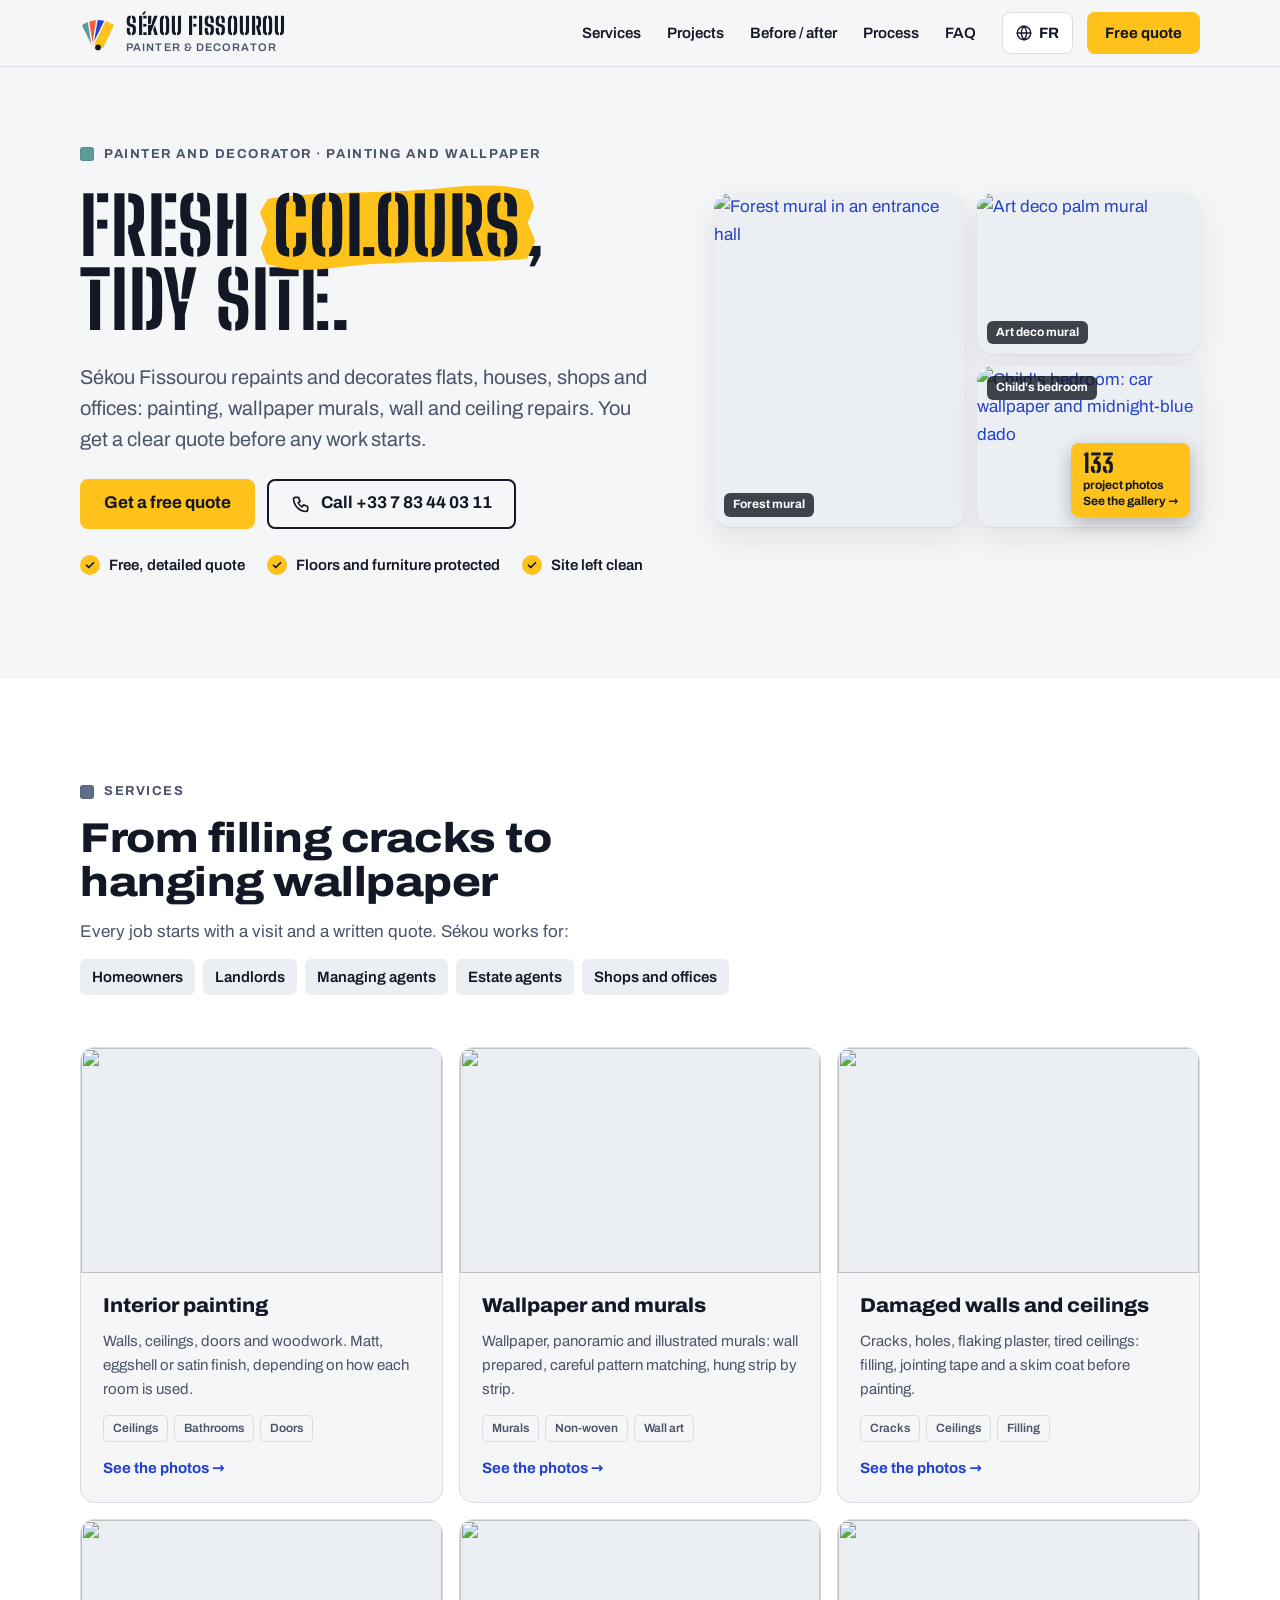
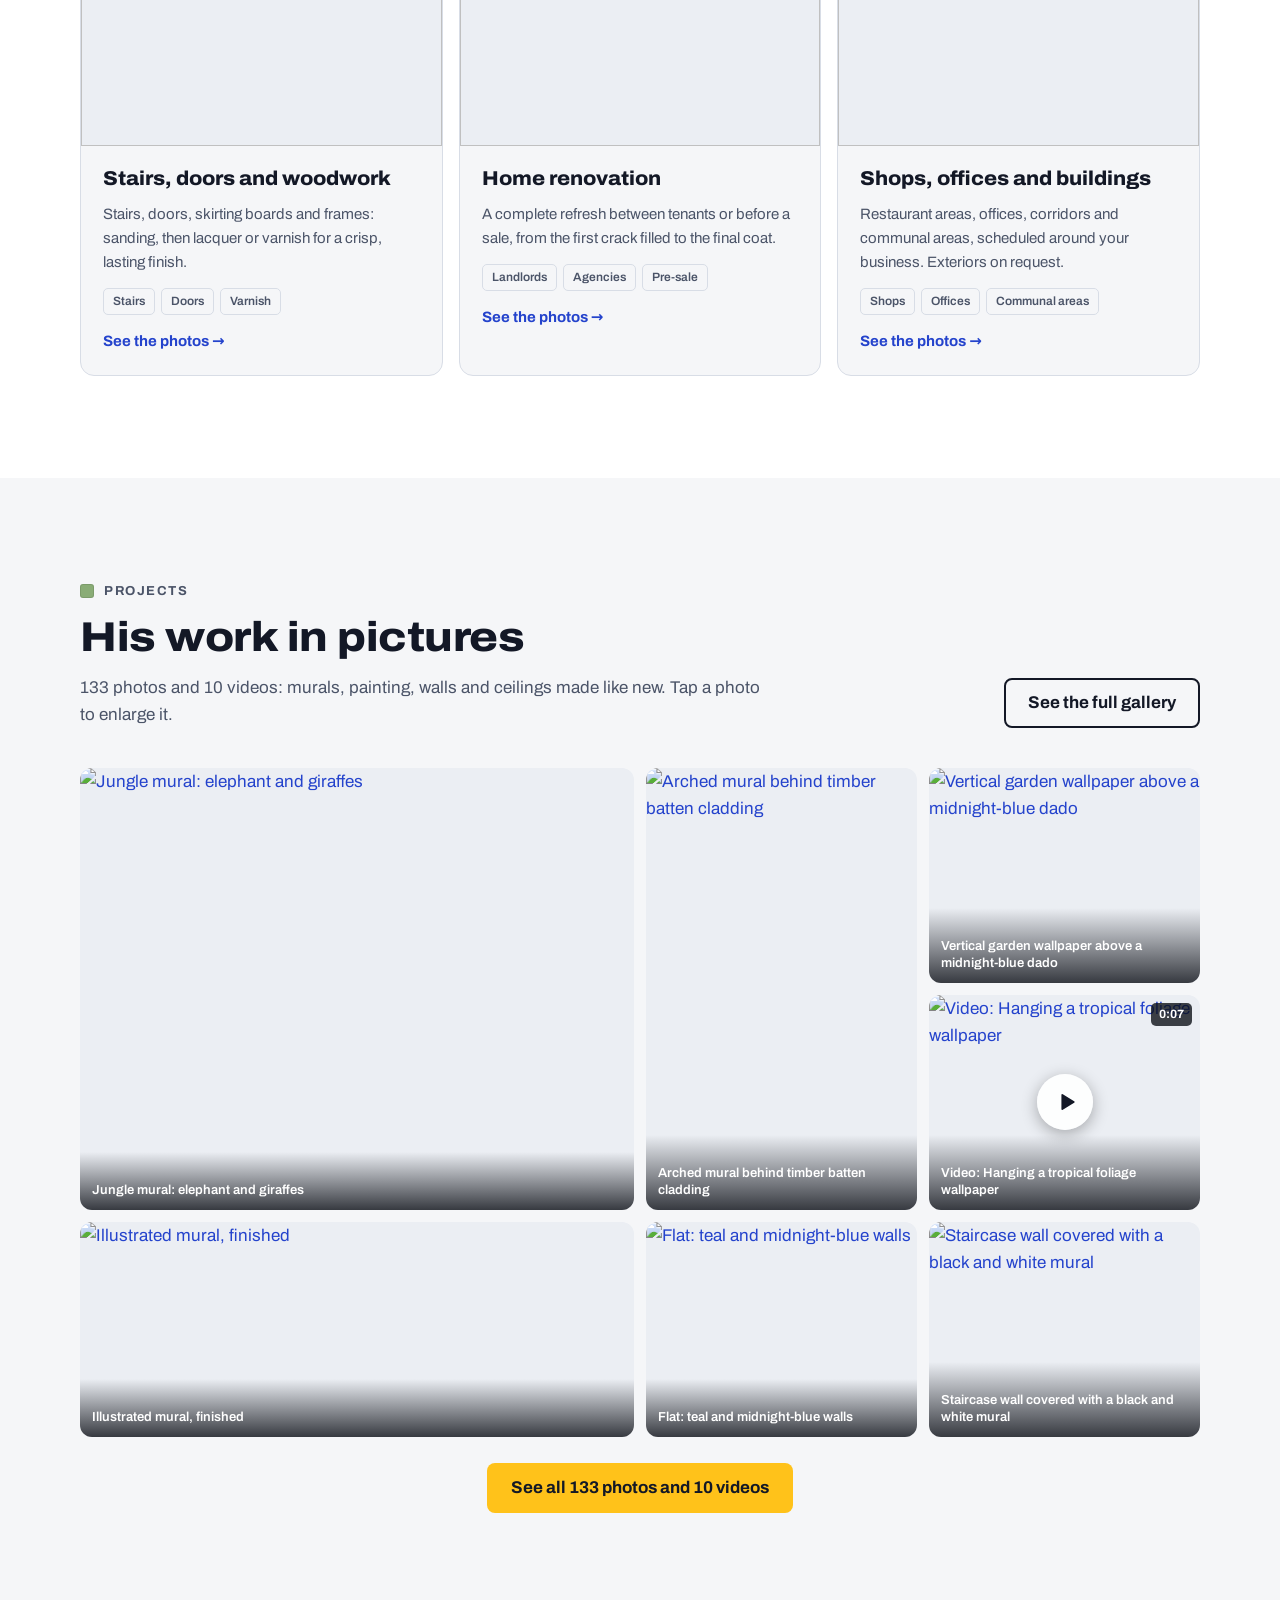
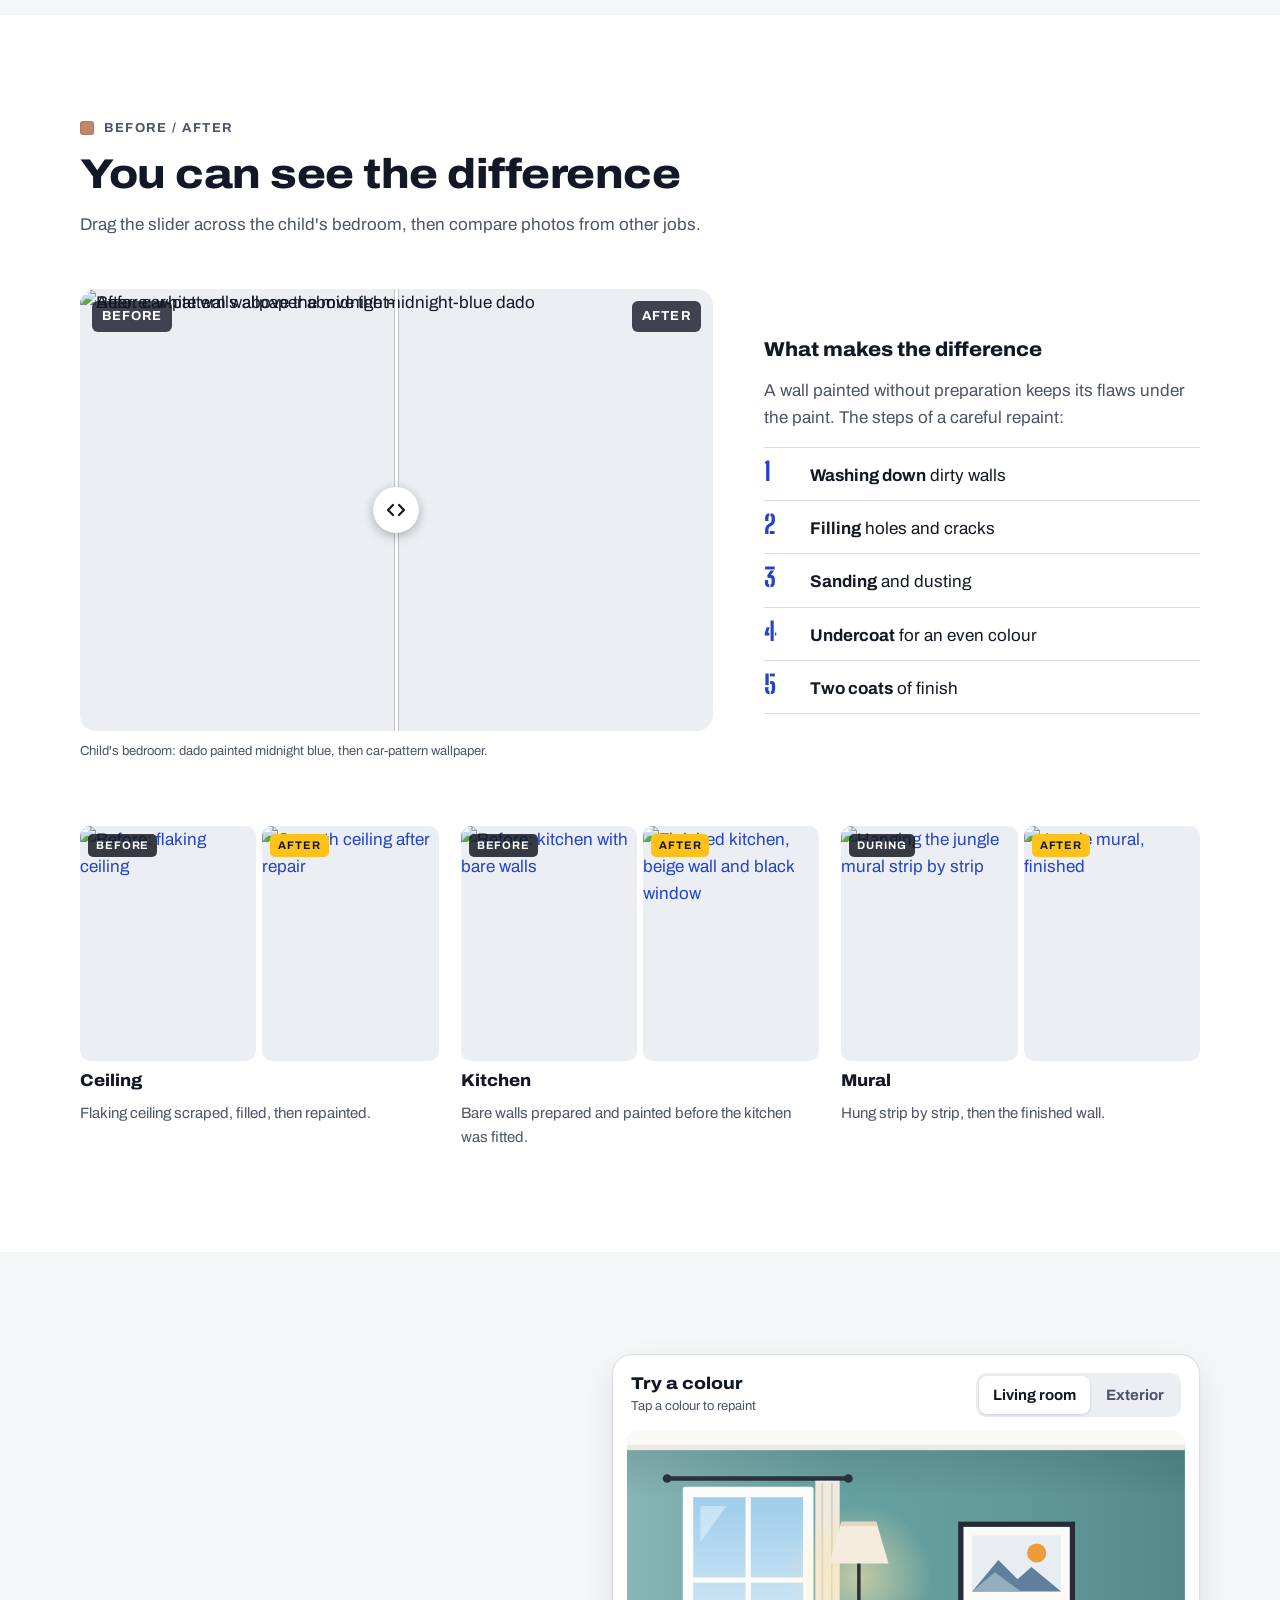
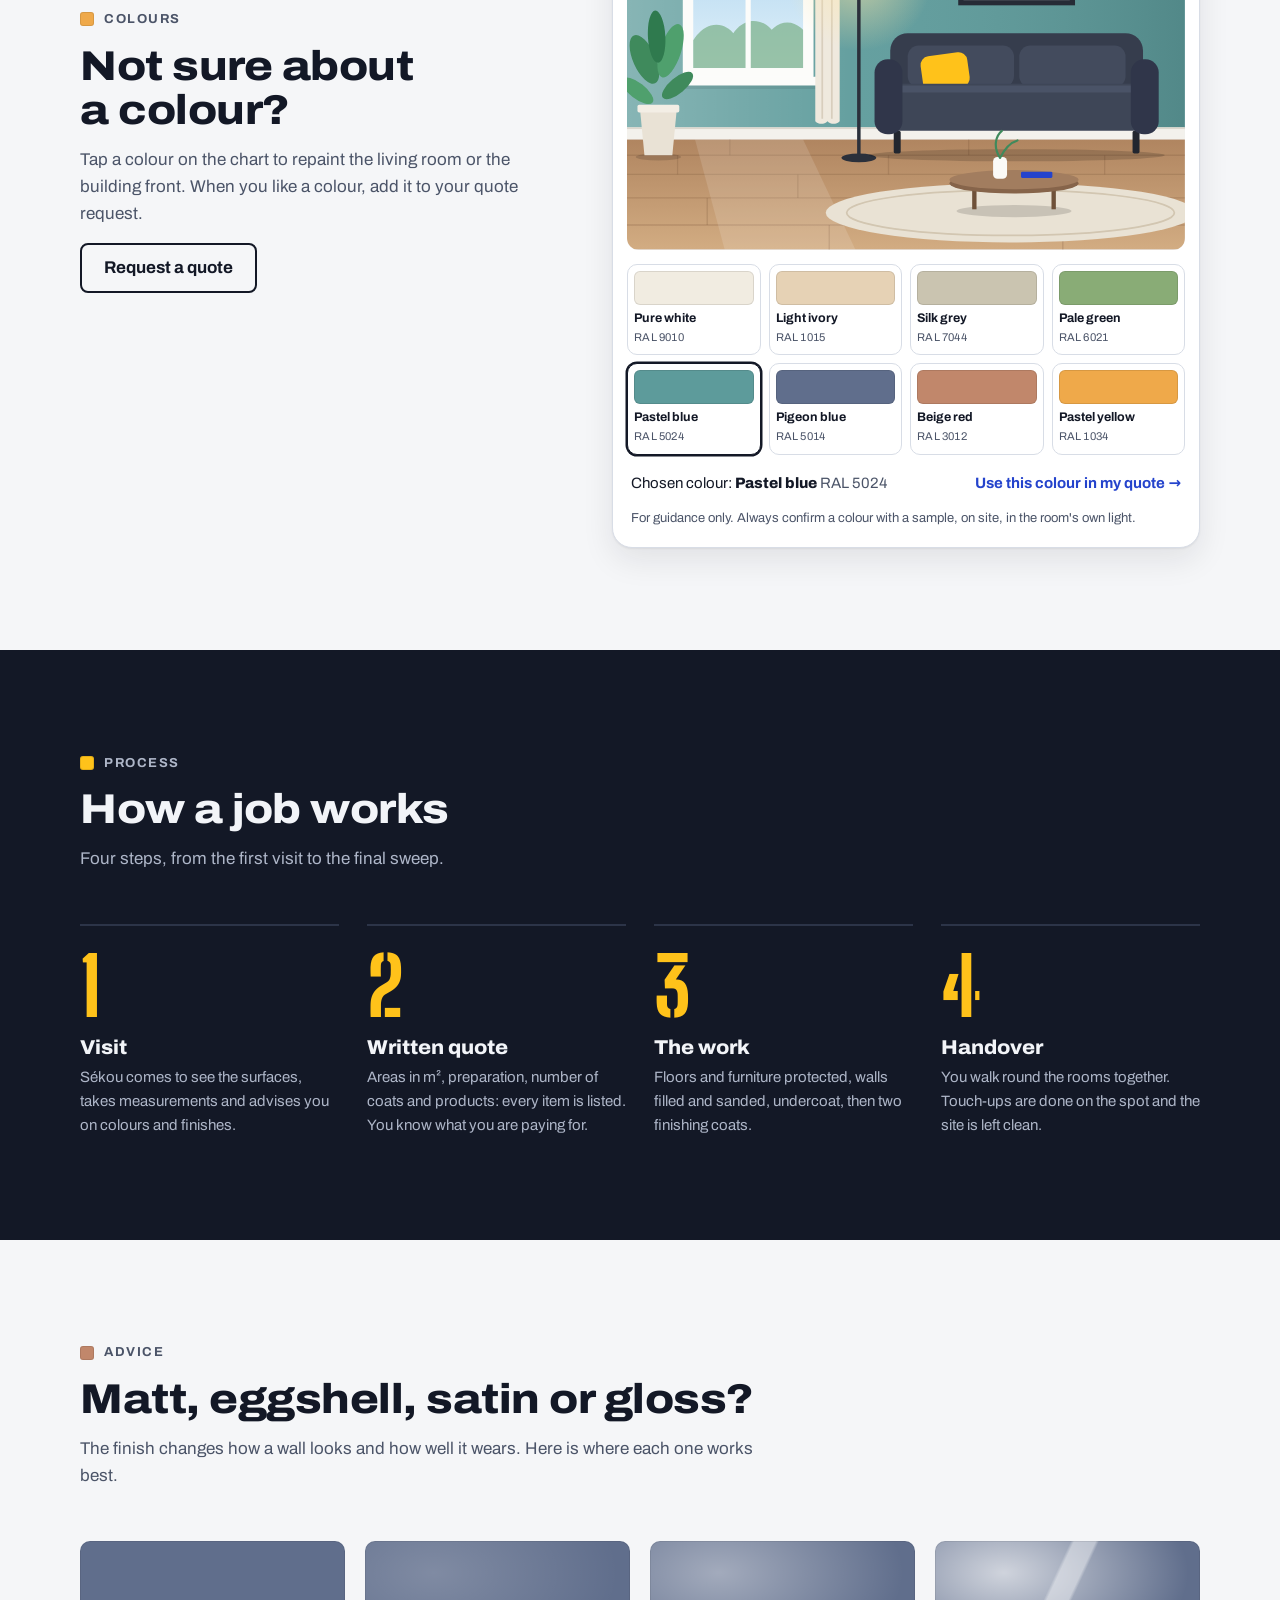
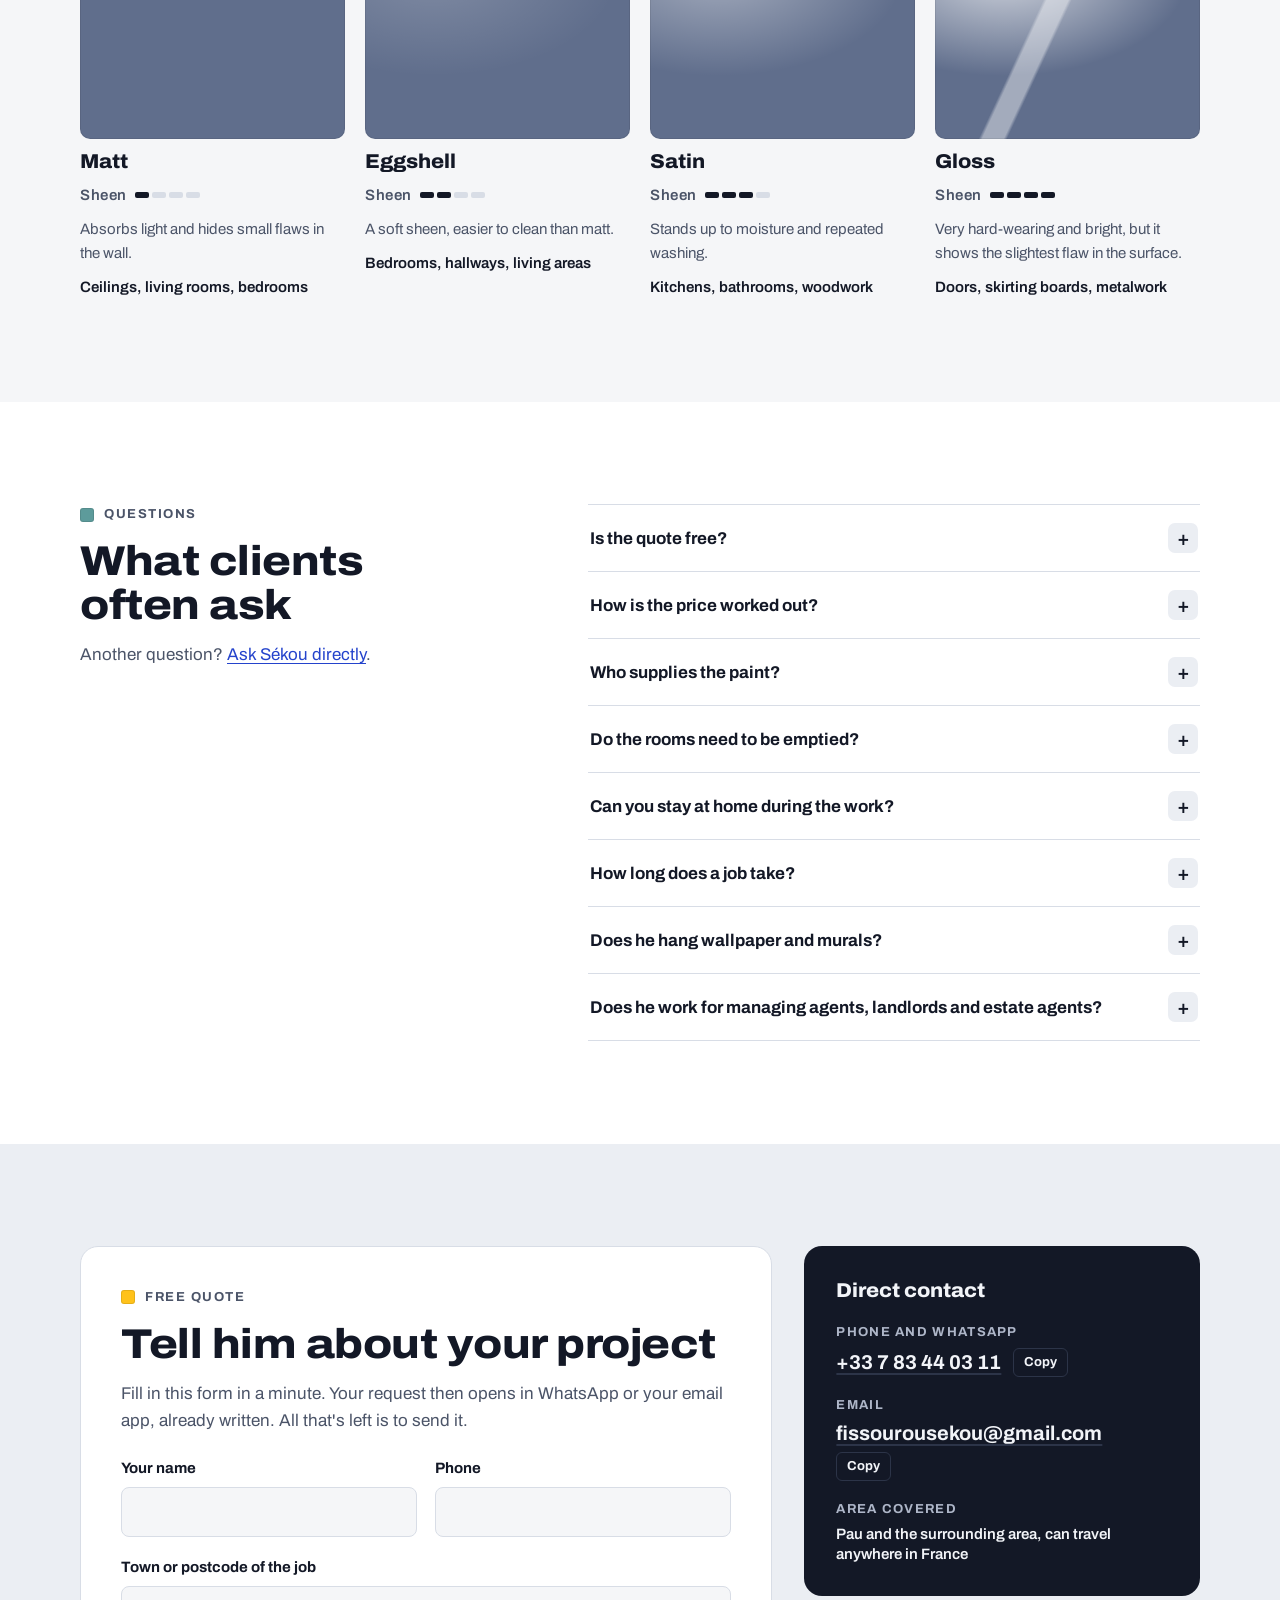
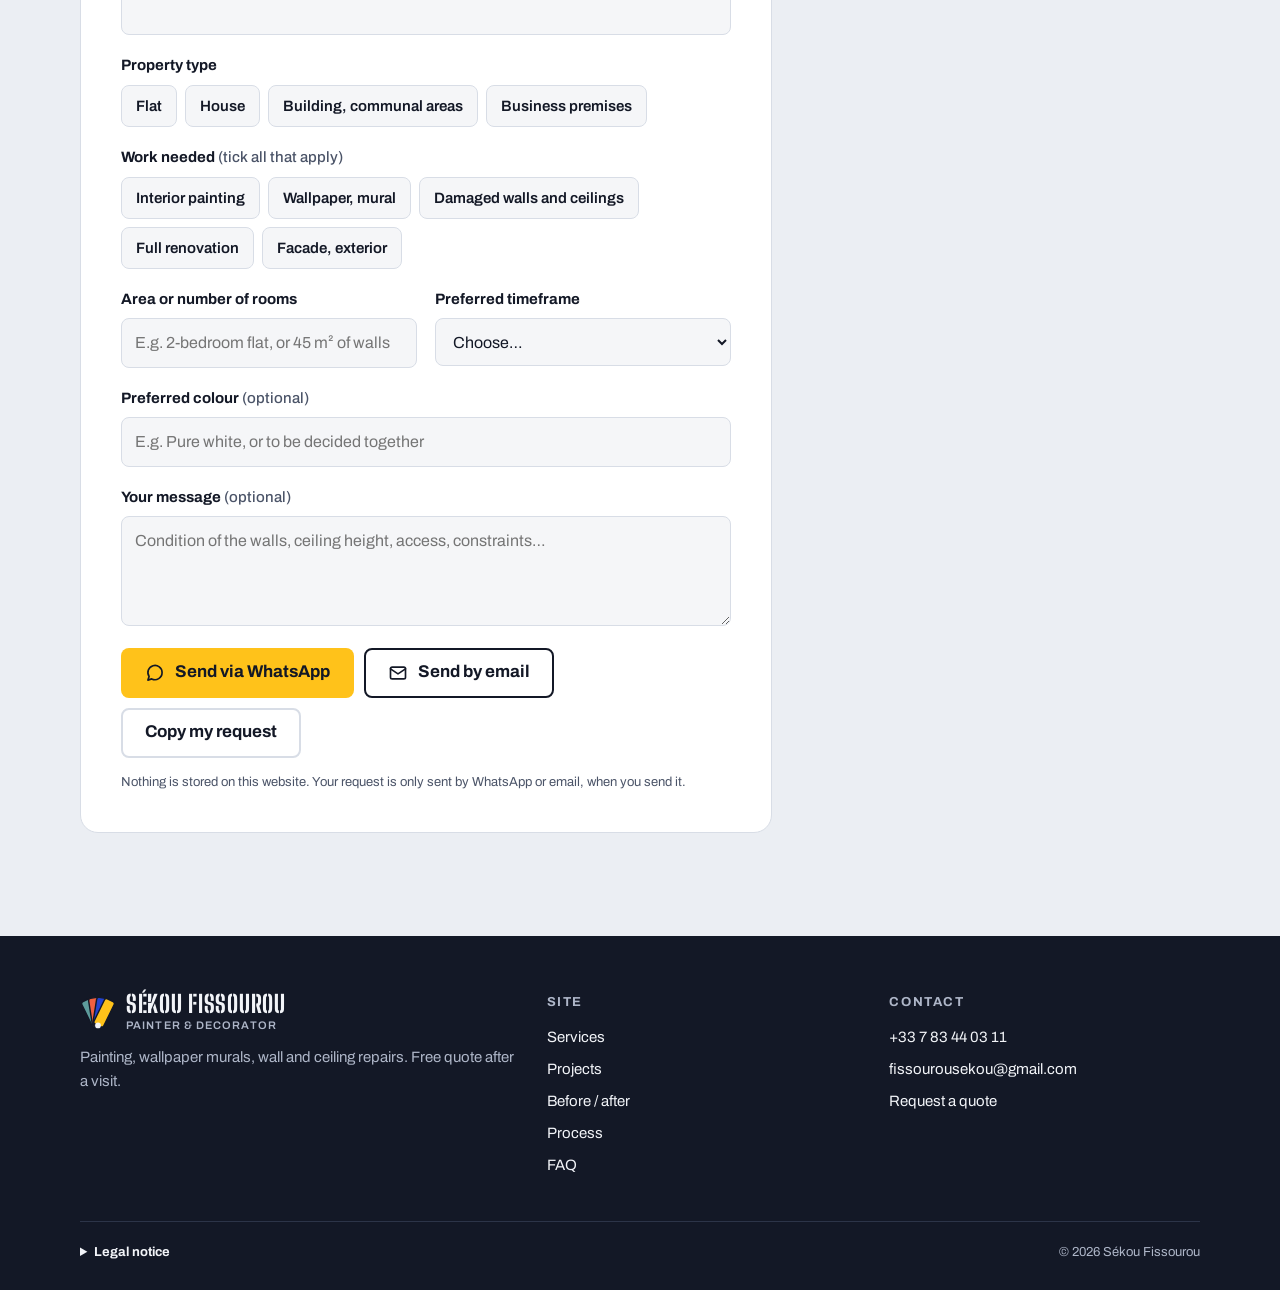
==== en/index.html @ f49331ca "Add files via upload" ====
<!doctype html>
<html lang="en">
<head>
  <meta charset="utf-8">
  <meta name="viewport" content="width=device-width, initial-scale=1, viewport-fit=cover">
  <!--
    VERSION ANGLAISE DE LA PAGE D'ACCUEIL (en/index.html)
    Le guide complet du site est en haut de ../index.html, la page française d'origine.
    Ici, les chemins des fichiers commencent par ../ (ex. ../medias/photos/, ../css/style.css).
    Quand tu changes un texte dans la page française, change aussi sa traduction ici.
  -->
  <title>Sékou Fissourou · Painter and decorator</title>
  <meta name="description" content="Sékou Fissourou, painter and decorator: interior painting, wallpaper murals, wall and ceiling repairs. Free, detailed quote after a visit.">
  <meta name="color-scheme" content="only light">
  <meta name="theme-color" content="#F5F6F8">
  <meta property="og:type" content="website">
  <meta property="og:locale" content="en_GB">
  <meta property="og:locale:alternate" content="fr_FR">
  <meta property="og:title" content="Sékou Fissourou · Painter and decorator">
  <meta property="og:description" content="Sékou Fissourou, painter and decorator: interior painting, wallpaper murals, wall and ceiling repairs. Free, detailed quote after a visit.">
  <meta property="og:url" content="https://sekou-fissourou.pages.dev/en/">
  <meta property="og:image" content="https://sekou-fissourou.pages.dev/medias/partage.jpg">
  <link rel="canonical" href="https://sekou-fissourou.pages.dev/en/">
  <link rel="alternate" hreflang="fr" href="https://sekou-fissourou.pages.dev/">
  <link rel="alternate" hreflang="en" href="https://sekou-fissourou.pages.dev/en/">
  <link rel="alternate" hreflang="x-default" href="https://sekou-fissourou.pages.dev/">
  <link rel="icon" href="../images/favicon.svg" type="image/svg+xml">
  <link rel="preload" href="../fonts/archivo-latin-standard-normal.woff2" as="font" type="font/woff2" crossorigin>
  <link rel="preload" href="../fonts/big-shoulders-stencil-display-latin-800-normal.woff2" as="font" type="font/woff2" crossorigin>
  <link rel="stylesheet" href="../css/style.css">
  <!-- Données lues par Google pour la fiche de l'entreprise (version anglaise) -->
  <script type="application/ld+json">
  {
    "@context": "https://schema.org",
    "@type": "HousePainter",
    "name": "Sékou Fissourou",
    "description": "Painter and decorator: interior painting, wallpaper murals, wall and ceiling repairs.",
    "url": "https://sekou-fissourou.pages.dev/en/",
    "image": "https://sekou-fissourou.pages.dev/medias/partage.jpg",
    "telephone": "+33783440311",
    "email": "fissourousekou@gmail.com",
    "areaServed": ["Pau and surrounding area", "France"]
  }
  </script>
</head>
<body>

<header class="entete">
  <div class="enveloppe entete-in">
    <a class="marque" href="#haut" aria-label="Sékou Fissourou, painter and decorator: back to top">
      <svg class="marque-logo" viewBox="0 0 40 40" aria-hidden="true">
        <g transform="translate(20 36)">
          <rect class="logo-lame" x="-6" y="-31" width="12" height="31" rx="2.5" fill="#5D9B9B" transform="rotate(-26)"/>
          <rect class="logo-lame" x="-6" y="-31" width="12" height="31" rx="2.5" fill="#F0603F" transform="rotate(-9)"/>
          <rect class="logo-lame" x="-6" y="-31" width="12" height="31" rx="2.5" fill="#2443CC" transform="rotate(9)"/>
          <rect class="logo-lame" x="-6" y="-31" width="12" height="31" rx="2.5" fill="#FFC21A" transform="rotate(26)"/>
          <circle class="logo-rivet" r="3.2"/>
        </g>
      </svg>
      <span class="marque-texte"><span class="marque-nom">Sékou Fissourou</span><span class="marque-metier">Painter &amp; decorator</span></span>
    </a>
    <nav class="nav" id="nav" aria-label="Main navigation">
      <a href="#prestations">Services</a> <a href="realisations.html">Projects</a> <a href="#avant-apres">Before / after</a> <a href="#methode">Process</a> <a href="#questions">FAQ</a>
    </nav>
    <a class="langue" href="../" hreflang="fr" lang="fr" aria-label="FR, version française" title="Version française"><svg viewBox="0 0 24 24" fill="none" stroke="currentColor" stroke-width="1.8" stroke-linecap="round" aria-hidden="true"><circle cx="12" cy="12" r="9"/><path d="M3 12h18M12 3c2.4 2.6 3.6 5.6 3.6 9s-1.2 6.4-3.6 9M12 3c-2.4 2.6-3.6 5.6-3.6 9s1.2 6.4 3.6 9"/></svg><span>FR</span></a>
    <a class="btn btn-jaune btn-petit btn-devis" href="#devis">Free quote</a>
    <button class="nav-bouton" type="button" aria-expanded="false" aria-controls="nav">
      <svg viewBox="0 0 24 24" fill="none" stroke="currentColor" stroke-width="2" stroke-linecap="round" aria-hidden="true"><path d="M4 7h16M4 12h16M4 17h16"/></svg>
      Menu
    </button>
  </div>
</header>

<main id="contenu">

<!-- ===== Haut de page ===== -->
<section class="hero" id="haut" aria-labelledby="titre-hero">
  <div class="enveloppe hero-grille">
    <div class="hero-texte">
      <p class="surtitre" style="--pastille:#5D9B9B">Painter and decorator · painting and wallpaper</p>
      <h1 class="hero-titre" id="titre-hero">Fresh <span class="rouleau">colours</span>,<br> tidy site.</h1>
      <p class="hero-chapo">Sékou Fissourou repaints and decorates flats, houses, shops and offices: painting, wallpaper murals, wall and ceiling repairs. You get a clear quote before any work starts.</p>
      <div class="hero-actions">
        <a class="btn btn-jaune" href="#devis">Get a free quote</a>
        <a class="btn btn-contour" href="tel:+33783440311">
          <svg viewBox="0 0 24 24" fill="none" stroke="currentColor" stroke-width="2" stroke-linecap="round" stroke-linejoin="round" aria-hidden="true"><path d="M5 4h4l2 5-2.5 1.5a11 11 0 0 0 5 5L15 13l5 2v4a2 2 0 0 1-2 2A16 16 0 0 1 3 6a2 2 0 0 1 2-2"/></svg>
          <span>Call <span class="nowrap">+33 7 83 44 03 11</span></span>
        </a>
      </div>
      <ul class="garanties">
        <li>Free, detailed quote</li>
        <li>Floors and furniture protected</li>
        <li>Site left clean</li>
      </ul>
    </div>

    <div class="hero-photos">
      <a class="hero-photo hero-photo-1" href="../medias/photos/p034-l.webp" data-galerie="hero" data-legende="Forest mural in an entrance hall" data-largeur="1396" data-hauteur="1600">
        <img src="../medias/photos/p034-m.webp" srcset="../medias/photos/p034-s.webp 480w, ../medias/photos/p034-m.webp 960w, ../medias/photos/p034-l.webp 1396w" sizes="(min-width: 980px) 300px, 52vw" width="960" height="1101" alt="Forest mural in an entrance hall" loading="eager" fetchpriority="high" decoding="async">
        <span class="etiquette-photo">Forest mural</span>
      </a>
      <a class="hero-photo hero-photo-2" href="../medias/photos/p024-l.webp" data-galerie="hero" data-legende="Art deco palm mural" data-largeur="1600" data-hauteur="1200">
        <img src="../medias/photos/p024-m.webp" srcset="../medias/photos/p024-s.webp 480w, ../medias/photos/p024-m.webp 960w, ../medias/photos/p024-l.webp 1600w" sizes="(min-width: 980px) 270px, 46vw" width="960" height="720" alt="Art deco palm mural" loading="eager" decoding="async">
        <span class="etiquette-photo">Art deco mural</span>
      </a>
      <a class="hero-photo hero-photo-3" href="../medias/photos/p042-l.webp" data-galerie="hero" data-legende="Child&#x27;s bedroom: car wallpaper and midnight-blue dado" data-largeur="1600" data-hauteur="1200">
        <img src="../medias/photos/p042-m.webp" srcset="../medias/photos/p042-s.webp 480w, ../medias/photos/p042-m.webp 960w, ../medias/photos/p042-l.webp 1600w" sizes="(min-width: 980px) 270px, 46vw" width="960" height="720" alt="Child&#x27;s bedroom: car wallpaper and midnight-blue dado" loading="eager" decoding="async">
        <span class="etiquette-photo">Child's bedroom</span>
      </a>
      <a class="hero-compteur" href="realisations.html"><strong>133</strong> <span>project photos</span> <span>See the gallery&nbsp;→</span></a>
    </div>
  </div>
</section>

<!-- ===== Prestations ===== -->
<section class="section section-blanche" id="prestations" aria-labelledby="titre-prestations">
  <div class="enveloppe">
    <div class="section-tete">
      <p class="surtitre" style="--pastille:#606E8C">Services</p>
      <h2 id="titre-prestations">From filling cracks to hanging wallpaper</h2>
      <p class="section-intro">Every job starts with a visit and a written quote. Sékou works for:</p>
      <ul class="clients">
        <li>Homeowners</li>
        <li>Landlords</li>
        <li>Managing agents</li>
        <li>Estate agents</li>
        <li>Shops and offices</li>
      </ul>
    </div>
    <div class="grille-services">
      <article class="service">
        <a class="service-photo" href="realisations.html#peinture" tabindex="-1" aria-hidden="true"><img src="../medias/photos/p013-m.webp" srcset="../medias/photos/p013-s.webp 480w, ../medias/photos/p013-m.webp 960w" sizes="(min-width: 980px) 380px, (min-width: 640px) 46vw, 92vw" width="960" height="640" alt="" loading="lazy" decoding="async"></a>
        <div class="service-corps">
          <h3>Interior painting</h3>
          <p>Walls, ceilings, doors and woodwork. Matt, eggshell or satin finish, depending on how each room is used.</p>
          <ul class="etiquettes"><li>Ceilings</li><li>Bathrooms</li><li>Doors</li></ul>
          <a class="lien-fleche" href="realisations.html#peinture">See the photos&nbsp;→</a>
        </div>
      </article>
      <article class="service">
        <a class="service-photo" href="realisations.html#papier-peint" tabindex="-1" aria-hidden="true"><img src="../medias/photos/p044-m.webp" srcset="../medias/photos/p044-s.webp 480w, ../medias/photos/p044-m.webp 960w" sizes="(min-width: 980px) 380px, (min-width: 640px) 46vw, 92vw" width="960" height="720" alt="" loading="lazy" decoding="async"></a>
        <div class="service-corps">
          <h3>Wallpaper and murals</h3>
          <p>Wallpaper, panoramic and illustrated murals: wall prepared, careful pattern matching, hung strip by strip.</p>
          <ul class="etiquettes"><li>Murals</li><li>Non-woven</li><li>Wall art</li></ul>
          <a class="lien-fleche" href="realisations.html#papier-peint">See the photos&nbsp;→</a>
        </div>
      </article>
      <article class="service">
        <a class="service-photo" href="realisations.html#renovation" tabindex="-1" aria-hidden="true"><img src="../medias/photos/p092-m.webp" srcset="../medias/photos/p092-s.webp 480w, ../medias/photos/p092-m.webp 960w" sizes="(min-width: 980px) 380px, (min-width: 640px) 46vw, 92vw" width="960" height="1707" alt="" loading="lazy" decoding="async"></a>
        <div class="service-corps">
          <h3>Damaged walls and ceilings</h3>
          <p>Cracks, holes, flaking plaster, tired ceilings: filling, jointing tape and a skim coat before painting.</p>
          <ul class="etiquettes"><li>Cracks</li><li>Ceilings</li><li>Filling</li></ul>
          <a class="lien-fleche" href="realisations.html#renovation">See the photos&nbsp;→</a>
        </div>
      </article>
      <article class="service">
        <a class="service-photo" href="realisations.html#peinture" tabindex="-1" aria-hidden="true"><img src="../medias/photos/p160-m.webp" srcset="../medias/photos/p160-s.webp 480w, ../medias/photos/p160-m.webp 960w" sizes="(min-width: 980px) 380px, (min-width: 640px) 46vw, 92vw" width="960" height="1280" alt="" loading="lazy" decoding="async"></a>
        <div class="service-corps">
          <h3>Stairs, doors and woodwork</h3>
          <p>Stairs, doors, skirting boards and frames: sanding, then lacquer or varnish for a crisp, lasting finish.</p>
          <ul class="etiquettes"><li>Stairs</li><li>Doors</li><li>Varnish</li></ul>
          <a class="lien-fleche" href="realisations.html#peinture">See the photos&nbsp;→</a>
        </div>
      </article>
      <article class="service">
        <a class="service-photo" href="realisations.html#renovation" tabindex="-1" aria-hidden="true"><img src="../medias/photos/p075-m.webp" srcset="../medias/photos/p075-s.webp 480w, ../medias/photos/p075-m.webp 960w" sizes="(min-width: 980px) 380px, (min-width: 640px) 46vw, 92vw" width="960" height="1280" alt="" loading="lazy" decoding="async"></a>
        <div class="service-corps">
          <h3>Home renovation</h3>
          <p>A complete refresh between tenants or before a sale, from the first crack filled to the final coat.</p>
          <ul class="etiquettes"><li>Landlords</li><li>Agencies</li><li>Pre-sale</li></ul>
          <a class="lien-fleche" href="realisations.html#renovation">See the photos&nbsp;→</a>
        </div>
      </article>
      <article class="service">
        <a class="service-photo" href="realisations.html#peinture" tabindex="-1" aria-hidden="true"><img src="../medias/photos/p019-m.webp" srcset="../medias/photos/p019-s.webp 480w, ../medias/photos/p019-m.webp 960w" sizes="(min-width: 980px) 380px, (min-width: 640px) 46vw, 92vw" width="960" height="720" alt="" loading="lazy" decoding="async"></a>
        <div class="service-corps">
          <h3>Shops, offices and buildings</h3>
          <p>Restaurant areas, offices, corridors and communal areas, scheduled around your business. Exteriors on request.</p>
          <ul class="etiquettes"><li>Shops</li><li>Offices</li><li>Communal areas</li></ul>
          <a class="lien-fleche" href="realisations.html#peinture">See the photos&nbsp;→</a>
        </div>
      </article>
    </div>
  </div>
</section>

<!-- ===== Aperçu des réalisations ===== -->
<section class="section" id="realisations" aria-labelledby="titre-realisations">
  <div class="enveloppe">
    <div class="section-tete-ligne">
      <div class="section-tete">
        <p class="surtitre" style="--pastille:#89AC76">Projects</p>
        <h2 id="titre-realisations">His work in pictures</h2>
        <p class="section-intro">133 photos and 10 videos: murals, painting, walls and ceilings made like new. Tap a photo to enlarge it.</p>
      </div>
      <a class="btn btn-contour" href="realisations.html">See the full gallery</a>
    </div>
    <ul class="mosaique">
      <li class="m-grand"><a class="vignette" href="../medias/photos/p056-l.webp" data-galerie="apercu" data-legende="Jungle mural: elephant and giraffes" data-largeur="1600" data-hauteur="1032"><img src="../medias/photos/p056-m.webp" srcset="../medias/photos/p056-s.webp 480w, ../medias/photos/p056-m.webp 960w" sizes="(min-width: 760px) 50vw, 100vw" width="960" height="619" alt="Jungle mural: elephant and giraffes" loading="lazy" decoding="async"><span class="vignette-legende">Jungle mural: elephant and giraffes</span></a></li>
      <li class="m-haut"><a class="vignette" href="../medias/photos/p038-l.webp" data-galerie="apercu" data-legende="Arched mural behind timber batten cladding" data-largeur="1396" data-hauteur="1600"><img src="../medias/photos/p038-m.webp" srcset="../medias/photos/p038-s.webp 480w, ../medias/photos/p038-m.webp 960w" sizes="(min-width: 760px) 25vw, 50vw" width="960" height="1101" alt="Arched mural behind timber batten cladding" loading="lazy" decoding="async"><span class="vignette-legende">Arched mural behind timber batten cladding</span></a></li>
      <li class=""><a class="vignette" href="../medias/photos/p016-l.webp" data-galerie="apercu" data-legende="Vertical garden wallpaper above a midnight-blue dado" data-largeur="1200" data-hauteur="1600"><img src="../medias/photos/p016-m.webp" srcset="../medias/photos/p016-s.webp 480w, ../medias/photos/p016-m.webp 960w" sizes="(min-width: 760px) 25vw, 50vw" width="960" height="1280" alt="Vertical garden wallpaper above a midnight-blue dado" loading="lazy" decoding="async"><span class="vignette-legende">Vertical garden wallpaper above a midnight-blue dado</span></a></li>
      <li><a class="vignette" href="../medias/videos/v009.mp4" data-galerie="apercu" data-type="video" data-affiche="../medias/videos/v009-affiche.webp" data-legende="Hanging a tropical foliage wallpaper" data-largeur="576" data-hauteur="1280"><img src="../medias/videos/v009-vignette.webp" srcset="../medias/videos/v009-vignette.webp 360w, ../medias/videos/v009-affiche.webp 576w" sizes="(min-width: 760px) 25vw, 50vw" width="360" height="800" alt="Video: Hanging a tropical foliage wallpaper" loading="lazy" decoding="async"><span class="lecture" aria-hidden="true"><svg viewBox="0 0 24 24" fill="currentColor"><path d="M7 4.5v15a1 1 0 0 0 1.5.86l12.4-7.5a1 1 0 0 0 0-1.72L8.5 3.64A1 1 0 0 0 7 4.5Z"/></svg></span><span class="duree">0:07</span><span class="vignette-legende">Video: Hanging a tropical foliage wallpaper</span></a></li>
      <li class="m-large"><a class="vignette" href="../medias/photos/p053-l.webp" data-galerie="apercu" data-legende="Illustrated mural, finished" data-largeur="1600" data-hauteur="1032"><img src="../medias/photos/p053-m.webp" srcset="../medias/photos/p053-s.webp 480w, ../medias/photos/p053-m.webp 960w" sizes="(min-width: 760px) 50vw, 100vw" width="960" height="619" alt="Illustrated mural, finished" loading="lazy" decoding="async"><span class="vignette-legende">Illustrated mural, finished</span></a></li>
      <li class=""><a class="vignette" href="../medias/photos/p015-l.webp" data-galerie="apercu" data-legende="Flat: teal and midnight-blue walls" data-largeur="980" data-hauteur="1600"><img src="../medias/photos/p015-m.webp" srcset="../medias/photos/p015-s.webp 480w, ../medias/photos/p015-m.webp 960w" sizes="(min-width: 760px) 25vw, 50vw" width="960" height="1567" alt="Flat: teal and midnight-blue walls" loading="lazy" decoding="async"><span class="vignette-legende">Flat: teal and midnight-blue walls</span></a></li>
      <li class=""><a class="vignette" href="../medias/photos/p046-l.webp" data-galerie="apercu" data-legende="Staircase wall covered with a black and white mural" data-largeur="1396" data-hauteur="1600"><img src="../medias/photos/p046-m.webp" srcset="../medias/photos/p046-s.webp 480w, ../medias/photos/p046-m.webp 960w" sizes="(min-width: 760px) 25vw, 50vw" width="960" height="1101" alt="Staircase wall covered with a black and white mural" loading="lazy" decoding="async"><span class="vignette-legende">Staircase wall covered with a black and white mural</span></a></li>
    </ul>
    <p class="mosaique-pied"><a class="btn btn-jaune" href="realisations.html">See all 133 photos and 10 videos</a></p>
  </div>
</section>

<!-- ===== Avant / après ===== -->
<section class="section section-blanche" id="avant-apres" aria-labelledby="titre-avap">
  <div class="enveloppe">
    <div class="section-tete">
      <p class="surtitre" style="--pastille:#C1876B">Before / after</p>
      <h2 id="titre-avap">You can see the difference</h2>
      <p class="section-intro">Drag the slider across the child's bedroom, then compare photos from other jobs.</p>
    </div>

    <div class="avap-grille">
      <div class="avap-bloc">
        <div class="avap" style="aspect-ratio: 960 / 671">
          <img class="avap-img-apres" src="../medias/avant-apres/chambre-apres-m.webp" srcset="../medias/avant-apres/chambre-apres-m.webp 960w, ../medias/avant-apres/chambre-apres-l.webp 1600w" sizes="(min-width: 980px) 640px, 92vw" width="960" height="671" alt="After: car-pattern wallpaper above the midnight-blue dado" loading="lazy" decoding="async">
          <img class="avap-img-avant" src="../medias/avant-apres/chambre-avant-m.webp" srcset="../medias/avant-apres/chambre-avant-m.webp 960w, ../medias/avant-apres/chambre-avant-l.webp 1600w" sizes="(min-width: 980px) 640px, 92vw" width="960" height="671" alt="Before: white walls above the midnight-blue dado" loading="lazy" decoding="async">
          <span class="avap-etiquette avant" aria-hidden="true">Before</span>
          <span class="avap-etiquette apres" aria-hidden="true">After</span>
          <input type="range" id="avap-curseur" min="0" max="100" value="50" aria-label="Compare the bedroom before and after the wallpaper was hung">
          <div class="avap-poignee" aria-hidden="true">
            <span class="avap-bouton"><svg viewBox="0 0 24 24" fill="none" stroke="currentColor" stroke-width="2.2" stroke-linecap="round" stroke-linejoin="round"><path d="M9 7l-5 5 5 5M15 7l5 5-5 5"/></svg></span>
          </div>
        </div>
        <p class="avap-legende">Child's bedroom: dado painted midnight blue, then car-pattern wallpaper.</p>
      </div>
      <div class="avap-texte">
        <h3>What makes the difference</h3>
        <p>A wall painted without preparation keeps its flaws under the paint. The steps of a careful repaint:</p>
        <ol class="prepa">
          <li><span><strong>Washing down</strong> dirty walls</span></li>
          <li><span><strong>Filling</strong> holes and cracks</span></li>
          <li><span><strong>Sanding</strong> and dusting</span></li>
          <li><span><strong>Undercoat</strong> for an even colour</span></li>
          <li><span><strong>Two coats</strong> of finish</span></li>
        </ol>
      </div>
    </div>

    <ul class="paires">
      <li class="paire">
        <div class="paire-photos">
          <a class="paire-photo" href="../medias/photos/p098-l.webp" data-galerie="paire-1" data-legende="Before: flaking ceiling" data-largeur="1600" data-hauteur="900"><img src="../medias/photos/p098-m.webp" srcset="../medias/photos/p098-s.webp 480w, ../medias/photos/p098-m.webp 960w" sizes="(min-width: 860px) 190px, 46vw" width="960" height="540" alt="Before: flaking ceiling" loading="lazy" decoding="async"><span class="paire-etiquette">Before</span></a>
          <a class="paire-photo" href="../medias/photos/p100-l.webp" data-galerie="paire-1" data-legende="Smooth ceiling after repair" data-largeur="1600" data-hauteur="900"><img src="../medias/photos/p100-m.webp" srcset="../medias/photos/p100-s.webp 480w, ../medias/photos/p100-m.webp 960w" sizes="(min-width: 860px) 190px, 46vw" width="960" height="540" alt="Smooth ceiling after repair" loading="lazy" decoding="async"><span class="paire-etiquette apres">After</span></a>
        </div>
        <h3>Ceiling</h3>
        <p>Flaking ceiling scraped, filled, then repainted.</p>
      </li>
      <li class="paire">
        <div class="paire-photos">
          <a class="paire-photo" href="../medias/photos/p189-l.webp" data-galerie="paire-2" data-legende="Before: kitchen with bare walls" data-largeur="1600" data-hauteur="900"><img src="../medias/photos/p189-m.webp" srcset="../medias/photos/p189-s.webp 480w, ../medias/photos/p189-m.webp 960w" sizes="(min-width: 860px) 190px, 46vw" width="960" height="540" alt="Before: kitchen with bare walls" loading="lazy" decoding="async"><span class="paire-etiquette">Before</span></a>
          <a class="paire-photo" href="../medias/photos/p040-l.webp" data-galerie="paire-2" data-legende="Finished kitchen, beige wall and black window" data-largeur="1600" data-hauteur="1032"><img src="../medias/photos/p040-m.webp" srcset="../medias/photos/p040-s.webp 480w, ../medias/photos/p040-m.webp 960w" sizes="(min-width: 860px) 190px, 46vw" width="960" height="619" alt="Finished kitchen, beige wall and black window" loading="lazy" decoding="async"><span class="paire-etiquette apres">After</span></a>
        </div>
        <h3>Kitchen</h3>
        <p>Bare walls prepared and painted before the kitchen was fitted.</p>
      </li>
      <li class="paire">
        <div class="paire-photos">
          <a class="paire-photo" href="../medias/photos/p059-l.webp" data-galerie="paire-3" data-legende="Hanging the jungle mural strip by strip" data-largeur="1396" data-hauteur="1600"><img src="../medias/photos/p059-m.webp" srcset="../medias/photos/p059-s.webp 480w, ../medias/photos/p059-m.webp 960w" sizes="(min-width: 860px) 190px, 46vw" width="960" height="1101" alt="Hanging the jungle mural strip by strip" loading="lazy" decoding="async"><span class="paire-etiquette">During</span></a>
          <a class="paire-photo" href="../medias/photos/p057-l.webp" data-galerie="paire-3" data-legende="Jungle mural, finished" data-largeur="1396" data-hauteur="1600"><img src="../medias/photos/p057-m.webp" srcset="../medias/photos/p057-s.webp 480w, ../medias/photos/p057-m.webp 960w" sizes="(min-width: 860px) 190px, 46vw" width="960" height="1101" alt="Jungle mural, finished" loading="lazy" decoding="async"><span class="paire-etiquette apres">After</span></a>
        </div>
        <h3>Mural</h3>
        <p>Hung strip by strip, then the finished wall.</p>
      </li>
    </ul>
  </div>
</section>

<!-- ===== Essayez une teinte ===== -->
<section class="section" id="teintes" aria-labelledby="titre-teintes">
  <div class="enveloppe teintes-grille">
    <div class="teintes-texte">
      <div class="section-tete">
        <p class="surtitre" style="--pastille:#EFA94A">Colours</p>
        <h2 id="titre-teintes">Not sure about a colour?</h2>
        <p class="section-intro">Tap a colour on the chart to repaint the living room or the building front. When you like a colour, add it to your quote request.</p>
      </div>
      <a class="btn btn-contour" href="#devis">Request a quote</a>
    </div>
      <div class="visu" role="group" aria-labelledby="visu-titre">
        <div class="visu-tete">
          <p class="visu-titre" id="visu-titre"><strong>Try a colour</strong><span>Tap a colour to repaint</span></p>
          <div class="bascule" role="group" aria-label="Choose the scene">
            <button type="button" data-scene="salon" aria-pressed="true">Living room</button>
            <button type="button" data-scene="facade" aria-pressed="false">Exterior</button>
          </div>
        </div>

        <div class="visu-scene">
          <!-- Scène : salon -->
          <svg id="scene-salon" viewBox="0 0 640 480" role="img" aria-label="Illustrated living room: the wall takes the chosen colour">
            <defs>
              <linearGradient id="sal-lum" x1="0" y1="0" x2="1" y2="0">
                <stop offset="0" stop-color="#FFFFFF" stop-opacity=".26"/>
                <stop offset=".4" stop-color="#FFFFFF" stop-opacity=".05"/>
                <stop offset="1" stop-color="#000000" stop-opacity=".12"/>
              </linearGradient>
              <linearGradient id="sal-haut" x1="0" y1="0" x2="0" y2="1">
                <stop offset="0" stop-color="#000000" stop-opacity=".1"/>
                <stop offset=".18" stop-color="#000000" stop-opacity="0"/>
              </linearGradient>
              <linearGradient id="sal-ciel" x1="0" y1="0" x2="0" y2="1">
                <stop offset="0" stop-color="#9FCDEB"/>
                <stop offset="1" stop-color="#E2F1FA"/>
              </linearGradient>
              <linearGradient id="sal-sol" x1="0" y1="0" x2="0" y2="1">
                <stop offset="0" stop-color="#B08560"/>
                <stop offset="1" stop-color="#D2AC82"/>
              </linearGradient>
              <radialGradient id="sal-halo">
                <stop offset="0" stop-color="#FFE7A8" stop-opacity=".6"/>
                <stop offset="1" stop-color="#FFE7A8" stop-opacity="0"/>
              </radialGradient>
              <clipPath id="sal-clip"><rect id="sal-clip-rect" x="0" y="0" width="0" height="480"/></clipPath>
            </defs>
            <rect id="sal-mur" x="0" y="20" width="640" height="322" fill="#5D9B9B"/>
            <rect id="sal-mur-neuf" x="0" y="20" width="640" height="322" fill="#5D9B9B" clip-path="url(#sal-clip)"/>
            <rect x="0" y="20" width="640" height="322" fill="url(#sal-lum)"/>
            <rect x="0" y="20" width="640" height="322" fill="url(#sal-haut)"/>
            <rect x="0" y="0" width="640" height="18" fill="#FAF9F6"/>
            <rect x="0" y="16" width="640" height="6" fill="#ECE9E2"/>
            <rect x="0" y="340" width="640" height="14" fill="#F3F1EC"/>
            <rect x="0" y="340" width="640" height="2" fill="#DCD7CD"/>
            <rect x="0" y="354" width="640" height="126" fill="url(#sal-sol)"/>
            <g stroke="#7E5B3E" stroke-opacity=".28" stroke-width="1.5">
              <path d="M0 372H640M0 394H640M0 421H640M0 452H640"/>
              <path d="M118 354V372M392 354V372M58 372V394M300 372V394M548 372V394M196 394V421M462 394V421M92 421V452M352 421V452M606 421V452M232 452V480M500 452V480"/>
            </g>
            <polygon points="78,354 202,354 262,480 112,480" fill="#FFFFFF" fill-opacity=".13"/>
            <!-- fenêtre -->
            <rect x="64" y="64" width="150" height="220" rx="3" fill="#FCFCFA"/>
            <rect x="76" y="76" width="126" height="196" fill="url(#sal-ciel)"/>
            <path d="M76 240c14-22 34-22 46-8 12-18 32-18 44-4 12-12 26-10 36 0V272H76Z" fill="#7FB38E" fill-opacity=".75"/>
            <rect x="136" y="76" width="6" height="196" fill="#FCFCFA"/>
            <rect x="76" y="168" width="126" height="6" fill="#FCFCFA"/>
            <polygon points="84,86 114,86 84,128" fill="#FFFFFF" fill-opacity=".38"/>
            <rect x="56" y="282" width="166" height="10" rx="2" fill="#FCFCFA"/>
            <rect x="58" y="292" width="162" height="4" fill="#000000" fill-opacity=".08"/>
            <!-- rideau -->
            <rect x="46" y="52" width="208" height="5" rx="2.5" fill="#2B303B"/>
            <circle cx="46" cy="54.5" r="5" fill="#2B303B"/>
            <circle cx="254" cy="54.5" r="5" fill="#2B303B"/>
            <path d="M216 57h28v276c-4 4-10 4-14 0-4 4-10 4-14 0Z" fill="#EFE9DE"/>
            <path d="M224 60V330M235 60V330" stroke="#D8CEBD" stroke-width="2"/>
            <!-- plante -->
            <ellipse cx="36" cy="374" rx="26" ry="4" fill="#000000" fill-opacity=".14"/>
            <ellipse cx="20" cy="262" rx="13" ry="30" transform="rotate(-24 20 262)" fill="#3F8A5C"/>
            <ellipse cx="50" cy="252" rx="12" ry="32" transform="rotate(18 50 252)" fill="#4FA06D"/>
            <ellipse cx="34" cy="236" rx="10" ry="30" transform="rotate(-3 34 236)" fill="#2F7A4E"/>
            <ellipse cx="12" cy="298" rx="9" ry="22" transform="rotate(-52 12 298)" fill="#4FA06D"/>
            <ellipse cx="58" cy="292" rx="9" ry="22" transform="rotate(50 58 292)" fill="#3F8A5C"/>
            <path d="M15 320h42l-5 52H20Z" fill="#E9E2D5"/>
            <rect x="12" y="314" width="48" height="9" rx="2" fill="#F3EEE5"/>
            <!-- lampadaire -->
            <circle cx="266" cy="168" r="84" fill="url(#sal-halo)"/>
            <rect x="264" y="150" width="4" height="224" fill="#2B303B"/>
            <ellipse cx="266" cy="375" rx="20" ry="5" fill="#2B303B"/>
            <path d="M246 104h40l14 48h-68Z" fill="#F4EBDC"/>
            <path d="M246 104h40l1.5 5h-43Z" fill="#E3D5BE"/>
            <!-- tableau -->
            <rect x="380" y="104" width="134" height="96" fill="#262B36"/>
            <rect x="386" y="110" width="122" height="84" fill="#FBFAF7"/>
            <rect x="396" y="120" width="102" height="64" fill="#E7EDF1"/>
            <circle cx="470" cy="140" r="11" fill="#EE9B3A"/>
            <path d="M396 184l30-36 22 22 16-14 34 28Z" fill="#5F7F9C"/>
            <path d="M396 184l26-22 30 22Z" fill="#94AEC1"/>
            <!-- canapé -->
            <ellipse cx="447" cy="372" rx="170" ry="7" fill="#000000" fill-opacity=".16"/>
            <rect x="306" y="344" width="8" height="26" rx="2" fill="#22262F"/>
            <rect x="580" y="344" width="8" height="26" rx="2" fill="#22262F"/>
            <rect x="302" y="232" width="290" height="80" rx="20" fill="#363D4D"/>
            <rect x="322" y="246" width="122" height="48" rx="13" fill="#434B5D"/>
            <rect x="450" y="246" width="122" height="48" rx="13" fill="#434B5D"/>
            <rect x="338" y="256" width="54" height="40" rx="10" fill="#FFC21A" transform="rotate(-8 365 276)"/>
            <rect x="296" y="290" width="302" height="54" rx="12" fill="#3E4657"/>
            <rect x="300" y="292" width="294" height="8" rx="4" fill="#4A5367"/>
            <rect x="284" y="262" width="32" height="86" rx="15" fill="#30364A"/>
            <rect x="578" y="262" width="32" height="86" rx="15" fill="#30364A"/>
            <!-- tapis et table basse -->
            <ellipse cx="440" cy="438" rx="212" ry="34" fill="#E9E2D4"/>
            <ellipse cx="440" cy="438" rx="188" ry="26" fill="none" stroke="#D2C6B1" stroke-width="2"/>
            <ellipse cx="444" cy="436" rx="66" ry="7" fill="#000000" fill-opacity=".14"/>
            <rect x="396" y="404" width="5" height="30" fill="#6F5139"/>
            <rect x="487" y="404" width="5" height="30" fill="#6F5139"/>
            <ellipse cx="444" cy="404" rx="74" ry="12" fill="#86644A"/>
            <ellipse cx="444" cy="400" rx="74" ry="11" fill="#A27D5F"/>
            <rect x="420" y="374" width="16" height="25" rx="5" fill="#FBFAF7"/>
            <path d="M428 375c-9-14-4-26 2-31M428 375c6-12 13-18 20-20" stroke="#3F8A5C" stroke-width="2.5" fill="none" stroke-linecap="round"/>
            <rect x="452" y="391" width="36" height="7" rx="1.5" fill="#2443CC"/>
            <!-- rouleau -->
            <g id="sal-rouleau" opacity="0">
              <path d="M46 0H58V34H0V48" fill="none" stroke="#1F2430" stroke-width="5" stroke-linejoin="round" stroke-linecap="round"/>
              <rect x="-7" y="46" width="14" height="64" rx="7" fill="#FFC21A" stroke="#1F2430" stroke-width="2"/>
              <rect class="rouleau-manchon" x="-46" y="-14" width="92" height="28" rx="14" fill="#5D9B9B" stroke="#1F2430" stroke-width="2.5"/>
              <path d="M-36 -6H36" stroke="#FFFFFF" stroke-opacity=".35" stroke-width="3" stroke-linecap="round"/>
            </g>
          </svg>

          <!-- Scène : façade -->
          <svg id="scene-facade" viewBox="0 0 640 480" role="img" aria-label="Illustrated building front: the wall takes the chosen colour" hidden>
            <defs>
              <linearGradient id="fac-ciel" x1="0" y1="0" x2="0" y2="1">
                <stop offset="0" stop-color="#B7DCF3"/>
                <stop offset="1" stop-color="#EDF6FC"/>
              </linearGradient>
              <linearGradient id="fac-lum" x1="0" y1="0" x2="1" y2="0">
                <stop offset="0" stop-color="#FFFFFF" stop-opacity=".18"/>
                <stop offset=".55" stop-color="#FFFFFF" stop-opacity="0"/>
                <stop offset="1" stop-color="#000000" stop-opacity=".1"/>
              </linearGradient>
              <linearGradient id="fac-vitre" x1="0" y1="0" x2="1" y2="1">
                <stop offset="0" stop-color="#A9CCE1"/>
                <stop offset="1" stop-color="#6B93AF"/>
              </linearGradient>
              <clipPath id="fac-clip"><rect id="fac-clip-rect" x="88" y="0" width="0" height="480"/></clipPath>
              <g id="fac-fen">
                <rect x="0" y="0" width="20" height="70" fill="#3E5A73"/>
                <rect x="74" y="0" width="20" height="70" fill="#3E5A73"/>
                <path d="M2 10H18M2 20H18M2 30H18M2 40H18M2 50H18M2 60H18M76 10H92M76 20H92M76 30H92M76 40H92M76 50H92M76 60H92" stroke="#000000" stroke-opacity=".2" stroke-width="1.5"/>
                <rect x="22" y="0" width="50" height="70" fill="#FBFBF8"/>
                <rect x="26" y="4" width="42" height="62" fill="url(#fac-vitre)"/>
                <rect x="45" y="4" width="4" height="62" fill="#FBFBF8"/>
                <polygon points="29,8 41,8 29,27" fill="#FFFFFF" fill-opacity=".4"/>
                <rect x="18" y="70" width="58" height="5" fill="#F4F2EC"/>
              </g>
              <g id="fac-garde" fill="none" stroke="#2B2F38">
                <rect x="24" y="44" width="46" height="22" stroke-width="2"/>
                <path d="M33.2 44V66M42.4 44V66M51.6 44V66M60.8 44V66" stroke-width="1.5"/>
              </g>
              <g id="fac-jardiniere">
                <rect x="0" y="0" width="60" height="54" fill="#FBFBF8"/>
                <rect x="4" y="4" width="52" height="46" fill="url(#fac-vitre)"/>
                <rect x="28" y="4" width="4" height="46" fill="#FBFBF8"/>
                <rect x="-4" y="54" width="68" height="10" fill="#8C5A3C"/>
                <circle cx="4" cy="52" r="4" fill="#E0526B"/><circle cx="18" cy="50" r="4" fill="#E0526B"/><circle cx="44" cy="50" r="4" fill="#E0526B"/><circle cx="58" cy="52" r="4" fill="#E0526B"/>
                <circle cx="11" cy="53" r="4" fill="#4FA06D"/><circle cx="31" cy="51" r="5" fill="#4FA06D"/><circle cx="51" cy="53" r="4" fill="#4FA06D"/>
              </g>
            </defs>
            <rect width="640" height="480" fill="url(#fac-ciel)"/>
            <circle cx="566" cy="62" r="24" fill="#FFE39A"/>
            <g fill="#FFFFFF" fill-opacity=".92"><ellipse cx="126" cy="60" rx="42" ry="13"/><ellipse cx="150" cy="50" rx="26" ry="14"/><ellipse cx="100" cy="54" rx="20" ry="10"/></g>
            <!-- voisins -->
            <rect x="0" y="142" width="80" height="280" fill="#D9D3C7"/>
            <rect x="560" y="120" width="80" height="302" fill="#CBD0D9"/>
            <g fill="#9FB5C6"><rect x="16" y="166" width="40" height="54"/><rect x="16" y="246" width="40" height="54"/><rect x="578" y="146" width="44" height="54"/><rect x="578" y="226" width="44" height="54"/><rect x="578" y="306" width="44" height="54"/></g>
            <!-- toit -->
            <path d="M80 112 104 62H536L560 112Z" fill="#59606E"/>
            <path d="M150 62V112M210 62V112M270 62V112M330 62V112M390 62V112M450 62V112M510 62V112" stroke="#000000" stroke-opacity=".12" stroke-width="2"/>
            <rect x="468" y="30" width="26" height="36" fill="#9A6E5C"/>
            <rect x="464" y="26" width="34" height="7" fill="#7E5A4B"/>
            <path d="M190 78 213 60 236 78Z" fill="#4B515E"/>
            <rect x="196" y="78" width="34" height="32" fill="#FBFBF8"/>
            <rect x="200" y="82" width="26" height="28" fill="url(#fac-vitre)"/>
            <path d="M404 78 427 60 450 78Z" fill="#4B515E"/>
            <rect x="410" y="78" width="34" height="32" fill="#FBFBF8"/>
            <rect x="414" y="82" width="26" height="28" fill="url(#fac-vitre)"/>
            <!-- façade -->
            <rect id="fac-mur" x="88" y="112" width="464" height="294" fill="#E6D2B5"/>
            <rect id="fac-mur-neuf" x="88" y="112" width="464" height="294" fill="#E6D2B5" clip-path="url(#fac-clip)"/>
            <rect x="88" y="112" width="464" height="294" fill="url(#fac-lum)"/>
            <g fill="#FFFFFF" fill-opacity=".38">
              <rect x="88" y="126" width="16" height="18"/><rect x="88" y="162" width="16" height="18"/><rect x="88" y="198" width="16" height="18"/><rect x="88" y="234" width="16" height="18"/><rect x="88" y="270" width="16" height="18"/><rect x="88" y="306" width="16" height="18"/><rect x="88" y="342" width="16" height="18"/><rect x="88" y="378" width="16" height="18"/>
              <rect x="536" y="126" width="16" height="18"/><rect x="536" y="162" width="16" height="18"/><rect x="536" y="198" width="16" height="18"/><rect x="536" y="234" width="16" height="18"/><rect x="536" y="270" width="16" height="18"/><rect x="536" y="306" width="16" height="18"/><rect x="536" y="342" width="16" height="18"/><rect x="536" y="378" width="16" height="18"/>
            </g>
            <rect x="88" y="214" width="464" height="7" fill="#FFFFFF" fill-opacity=".5"/>
            <rect x="88" y="316" width="464" height="7" fill="#FFFFFF" fill-opacity=".5"/>
            <rect x="80" y="106" width="480" height="11" fill="#F4F2EC"/>
            <rect x="88" y="117" width="464" height="5" fill="#000000" fill-opacity=".08"/>
            <!-- fenêtres -->
            <use href="#fac-fen" x="106" y="132"/><use href="#fac-fen" x="217" y="132"/><use href="#fac-fen" x="329" y="132"/><use href="#fac-fen" x="440" y="132"/>
            <use href="#fac-fen" x="106" y="234"/><use href="#fac-fen" x="217" y="234"/><use href="#fac-fen" x="329" y="234"/><use href="#fac-fen" x="440" y="234"/>
            <use href="#fac-garde" x="106" y="234"/><use href="#fac-garde" x="217" y="234"/><use href="#fac-garde" x="329" y="234"/><use href="#fac-garde" x="440" y="234"/>
            <!-- rez-de-chaussée -->
            <use href="#fac-jardiniere" x="130" y="338"/>
            <use href="#fac-jardiniere" x="450" y="338"/>
            <rect x="290" y="330" width="60" height="76" fill="#F4F2EC"/>
            <rect x="296" y="336" width="48" height="70" fill="#2F4A5E"/>
            <rect x="301" y="342" width="17" height="26" rx="1" fill="#3B5C74"/><rect x="322" y="342" width="17" height="26" rx="1" fill="#3B5C74"/>
            <rect x="301" y="374" width="17" height="26" rx="1" fill="#3B5C74"/><rect x="322" y="374" width="17" height="26" rx="1" fill="#3B5C74"/>
            <circle cx="336" cy="372" r="2.6" fill="#E3C25F"/>
            <rect x="88" y="404" width="464" height="18" fill="#8F8B83"/>
            <rect x="88" y="404" width="464" height="3" fill="#000000" fill-opacity=".12"/>
            <!-- rue -->
            <rect x="0" y="422" width="640" height="24" fill="#D8D4CC"/>
            <rect x="0" y="446" width="640" height="4" fill="#B7B2A8"/>
            <rect x="0" y="450" width="640" height="30" fill="#9CA1A9"/>
            <g fill="#FFFFFF" fill-opacity=".75"><rect x="24" y="464" width="44" height="3"/><rect x="124" y="464" width="44" height="3"/><rect x="224" y="464" width="44" height="3"/><rect x="324" y="464" width="44" height="3"/><rect x="424" y="464" width="44" height="3"/><rect x="524" y="464" width="44" height="3"/></g>
            <rect x="36" y="356" width="7" height="68" fill="#6B4E3A"/>
            <circle cx="39" cy="338" r="30" fill="#5DA06F"/><circle cx="24" cy="352" r="16" fill="#4F9161"/><circle cx="56" cy="350" r="15" fill="#6FB27F"/>
            <path d="M266 404h18l-2 18h-14Z" fill="#C4704F"/><circle cx="275" cy="396" r="12" fill="#4F9161"/>
            <path d="M356 404h18l-2 18h-14Z" fill="#C4704F"/><circle cx="365" cy="396" r="12" fill="#4F9161"/>
            <!-- rouleau -->
            <g id="fac-rouleau" opacity="0">
              <path d="M46 0H58V34H0V48" fill="none" stroke="#1F2430" stroke-width="5" stroke-linejoin="round" stroke-linecap="round"/>
              <rect x="-7" y="46" width="14" height="64" rx="7" fill="#FFC21A" stroke="#1F2430" stroke-width="2"/>
              <rect class="rouleau-manchon" x="-46" y="-14" width="92" height="28" rx="14" fill="#E6D2B5" stroke="#1F2430" stroke-width="2.5"/>
              <path d="M-36 -6H36" stroke="#FFFFFF" stroke-opacity=".35" stroke-width="3" stroke-linecap="round"/>
            </g>
          </svg>
        </div>

        <div class="nuancier" role="group" aria-label="Colour chart">
          <button type="button" class="ech" data-hex="#F1ECE1" data-nom="Pure white" data-ref="RAL 9010" aria-pressed="false"><span class="ech-couleur" style="background:#F1ECE1"></span><span class="ech-nom">Pure white</span><span class="ech-ref">RAL&nbsp;9010</span></button>
          <button type="button" class="ech" data-hex="#E6D2B5" data-nom="Light ivory" data-ref="RAL 1015" aria-pressed="false"><span class="ech-couleur" style="background:#E6D2B5"></span><span class="ech-nom">Light ivory</span><span class="ech-ref">RAL&nbsp;1015</span></button>
          <button type="button" class="ech" data-hex="#CAC4B0" data-nom="Silk grey" data-ref="RAL 7044" aria-pressed="false"><span class="ech-couleur" style="background:#CAC4B0"></span><span class="ech-nom">Silk grey</span><span class="ech-ref">RAL&nbsp;7044</span></button>
          <button type="button" class="ech" data-hex="#89AC76" data-nom="Pale green" data-ref="RAL 6021" aria-pressed="false"><span class="ech-couleur" style="background:#89AC76"></span><span class="ech-nom">Pale green</span><span class="ech-ref">RAL&nbsp;6021</span></button>
          <button type="button" class="ech" data-hex="#5D9B9B" data-nom="Pastel blue" data-ref="RAL 5024" aria-pressed="true"><span class="ech-couleur" style="background:#5D9B9B"></span><span class="ech-nom">Pastel blue</span><span class="ech-ref">RAL&nbsp;5024</span></button>
          <button type="button" class="ech" data-hex="#606E8C" data-nom="Pigeon blue" data-ref="RAL 5014" aria-pressed="false"><span class="ech-couleur" style="background:#606E8C"></span><span class="ech-nom">Pigeon blue</span><span class="ech-ref">RAL&nbsp;5014</span></button>
          <button type="button" class="ech" data-hex="#C1876B" data-nom="Beige red" data-ref="RAL 3012" aria-pressed="false"><span class="ech-couleur" style="background:#C1876B"></span><span class="ech-nom">Beige red</span><span class="ech-ref">RAL&nbsp;3012</span></button>
          <button type="button" class="ech" data-hex="#EFA94A" data-nom="Pastel yellow" data-ref="RAL 1034" aria-pressed="false"><span class="ech-couleur" style="background:#EFA94A"></span><span class="ech-nom">Pastel yellow</span><span class="ech-ref">RAL&nbsp;1034</span></button>
        </div>

        <div class="visu-pied">
          <p class="visu-choix" aria-live="polite">Chosen colour: <strong id="teinte-nom">Pastel blue</strong> <span id="teinte-ref">RAL&nbsp;5024</span></p>
          <a class="lien-fleche" id="teinte-devis" href="#devis">Use this colour in my quote&nbsp;→</a>
        </div>
        <p class="visu-note">For guidance only. Always confirm a colour with a sample, on site, in the room's own light.</p>
      </div>
  </div>
</section>

<!-- ===== Méthode ===== -->
<section class="section bande" id="methode" aria-labelledby="titre-methode">
  <div class="enveloppe">
    <div class="section-tete">
      <p class="surtitre" style="--pastille:#FFC21A">Process</p>
      <h2 id="titre-methode">How a job works</h2>
      <p class="section-intro">Four steps, from the first visit to the final sweep.</p>
    </div>
    <ol class="etapes">
      <li class="etape"><span class="etape-num" aria-hidden="true">1</span><h3>Visit</h3><p>Sékou comes to see the surfaces, takes measurements and advises you on colours and finishes.</p></li>
      <li class="etape"><span class="etape-num" aria-hidden="true">2</span><h3>Written quote</h3><p>Areas in m², preparation, number of coats and products: every item is listed. You know what you are paying for.</p></li>
      <li class="etape"><span class="etape-num" aria-hidden="true">3</span><h3>The work</h3><p>Floors and furniture protected, walls filled and sanded, undercoat, then two finishing coats.</p></li>
      <li class="etape"><span class="etape-num" aria-hidden="true">4</span><h3>Handover</h3><p>You walk round the rooms together. Touch-ups are done on the spot and the site is left clean.</p></li>
    </ol>
  </div>
</section>

<!-- ===== Finitions ===== -->
<section class="section" id="finitions" aria-labelledby="titre-finitions">
  <div class="enveloppe">
    <div class="section-tete">
      <p class="surtitre" style="--pastille:#C1876B">Advice</p>
      <h2 id="titre-finitions">Matt, eggshell, satin or gloss?</h2>
      <p class="section-intro">The finish changes how a wall looks and how well it wears. Here is where each one works best.</p>
    </div>
    <ul class="finitions">
      <li class="finition">
        <div class="finition-ech" style="--brillance:0" aria-hidden="true"></div>
        <h3>Matt</h3>
        <p class="jauge">Sheen <span aria-hidden="true"><i class="plein"></i><i></i><i></i><i></i></span><span class="sr">1 of 4</span></p>
        <p>Absorbs light and hides small flaws in the wall.</p>
        <p class="ou">Ceilings, living rooms, bedrooms</p>
      </li>
      <li class="finition">
        <div class="finition-ech" style="--brillance:.2" aria-hidden="true"></div>
        <h3>Eggshell</h3>
        <p class="jauge">Sheen <span aria-hidden="true"><i class="plein"></i><i class="plein"></i><i></i><i></i></span><span class="sr">2 of 4</span></p>
        <p>A soft sheen, easier to clean than matt.</p>
        <p class="ou">Bedrooms, hallways, living areas</p>
      </li>
      <li class="finition">
        <div class="finition-ech" style="--brillance:.42" aria-hidden="true"></div>
        <h3>Satin</h3>
        <p class="jauge">Sheen <span aria-hidden="true"><i class="plein"></i><i class="plein"></i><i class="plein"></i><i></i></span><span class="sr">3 of 4</span></p>
        <p>Stands up to moisture and repeated washing.</p>
        <p class="ou">Kitchens, bathrooms, woodwork</p>
      </li>
      <li class="finition">
        <div class="finition-ech" style="--brillance:.7; --reflet:linear-gradient(115deg, transparent 38%, rgba(255,255,255,.42) 39%, rgba(255,255,255,.42) 45%, transparent 46%)" aria-hidden="true"></div>
        <h3>Gloss</h3>
        <p class="jauge">Sheen <span aria-hidden="true"><i class="plein"></i><i class="plein"></i><i class="plein"></i><i class="plein"></i></span><span class="sr">4 of 4</span></p>
        <p>Very hard-wearing and bright, but it shows the slightest flaw in the surface.</p>
        <p class="ou">Doors, skirting boards, metalwork</p>
      </li>
    </ul>
  </div>
</section>

<!-- ===== Questions ===== -->
<section class="section section-blanche" id="questions" aria-labelledby="titre-questions">
  <div class="enveloppe faq-grille">
    <div class="section-tete">
      <p class="surtitre" style="--pastille:#5D9B9B">Questions</p>
      <h2 id="titre-questions">What clients often ask</h2>
      <p class="section-intro">Another question? <a href="#devis">Ask Sékou directly</a>.</p>
    </div>
    <div class="faq">
      <details>
        <summary>Is the quote free?</summary>
        <p>Yes. Sékou comes to see the surfaces, then gives you a detailed written quote, with no obligation.</p>
      </details>
      <details>
        <summary>How is the price worked out?</summary>
        <p>It depends on the area to paint, the condition of the walls and the finish you choose. A cracked wall needs more preparation than a sound one. Every item is on the quote: preparation, number of coats, products.</p>
      </details>
      <details>
        <summary>Who supplies the paint?</summary>
        <p>Sékou can supply professional paint suited to each room and each surface. If you have already bought your own, just mention it when you ask for the quote.</p>
      </details>
      <details>
        <summary>Do the rooms need to be emptied?</summary>
        <p>Remove fragile items and small furniture. Everything else is grouped in the middle of the room and covered with dust sheets, like the floors.</p>
      </details>
      <details>
        <summary>Can you stay at home during the work?</summary>
        <p>Yes. Rooms are done one after another. Water-based paints, the most common indoors, have little smell and dry quickly.</p>
      </details>
      <details>
        <summary>How long does a job take?</summary>
        <p>Mostly it depends on the preparation and the drying time between coats. The expected duration is on the quote, along with the start date.</p>
      </details>
      <details>
        <summary>Does he hang wallpaper and murals?</summary>
        <p>Yes: standard or non-woven wallpaper, panoramic murals and illustrated murals. You choose the design; Sékou prepares the wall, then hangs it strip by strip, taking care over the pattern matching.</p>
      </details>
      <details>
        <summary>Does he work for managing agents, landlords and estate agents?</summary>
        <p>Yes: communal areas in buildings, refurbishment between tenants, and refreshing a home before it is sold or let.</p>
      </details>
    </div>
  </div>
</section>

<!-- ===== Devis ===== -->
<section class="section section-devis" id="devis" aria-labelledby="titre-devis">
  <div class="enveloppe devis-grille">
    <div class="devis-carte">
      <div class="section-tete">
        <p class="surtitre" style="--pastille:#FFC21A">Free quote</p>
        <h2 id="titre-devis">Tell him about your project</h2>
        <p class="section-intro">Fill in this form in a minute. Your request then opens in WhatsApp or your email app, already written. All that's left is to send it.</p>
      </div>
      <form id="form-devis" novalidate>
        <p class="teinte-ajoutee" id="teinte-ajoutee" hidden><span class="pastille-teinte" id="teinte-ajoutee-couleur"></span><span id="teinte-ajoutee-texte"></span></p>
        <div class="champs">
          <div class="champ">
            <label for="f-nom">Your name</label>
            <input id="f-nom" name="nom" type="text" autocomplete="name" required aria-describedby="f-nom-err">
            <p class="champ-erreur" id="f-nom-err" hidden>Please enter your name.</p>
          </div>
          <div class="champ">
            <label for="f-tel">Phone</label>
            <input id="f-tel" name="tel" type="tel" autocomplete="tel" inputmode="tel" required aria-describedby="f-tel-err">
            <p class="champ-erreur" id="f-tel-err" hidden>Please enter a number where Sékou can call you back.</p>
          </div>
          <div class="champ champ-large">
            <label for="f-ville">Town or postcode of the job</label>
            <input id="f-ville" name="ville" type="text" autocomplete="address-level2" required aria-describedby="f-ville-err">
            <p class="champ-erreur" id="f-ville-err" hidden>Please tell us where the job is.</p>
          </div>
          <fieldset class="champ champ-large">
            <legend>Property type</legend>
            <div class="choix">
              <label><input type="radio" id="f-bien-1" name="bien" value="Flat"><span>Flat</span></label>
              <label><input type="radio" id="f-bien-2" name="bien" value="House"><span>House</span></label>
              <label><input type="radio" id="f-bien-3" name="bien" value="Building, communal areas"><span>Building, communal areas</span></label>
              <label><input type="radio" id="f-bien-4" name="bien" value="Business premises"><span>Business premises</span></label>
            </div>
          </fieldset>
          <fieldset class="champ champ-large">
            <legend>Work needed <span class="aide">(tick all that apply)</span></legend>
            <div class="choix">
              <label><input type="checkbox" id="f-trav-1" name="travaux" value="Interior painting"><span>Interior painting</span></label>
              <label><input type="checkbox" id="f-trav-2" name="travaux" value="Wallpaper, mural"><span>Wallpaper, mural</span></label>
              <label><input type="checkbox" id="f-trav-3" name="travaux" value="Damaged walls and ceilings"><span>Damaged walls and ceilings</span></label>
              <label><input type="checkbox" id="f-trav-4" name="travaux" value="Full renovation"><span>Full renovation</span></label>
              <label><input type="checkbox" id="f-trav-5" name="travaux" value="Facade, exterior"><span>Facade, exterior</span></label>
            </div>
          </fieldset>
          <div class="champ">
            <label for="f-surface">Area or number of rooms</label>
            <input id="f-surface" name="surface" type="text" placeholder="E.g. 2-bedroom flat, or 45 m² of walls">
          </div>
          <div class="champ">
            <label for="f-delai">Preferred timeframe</label>
            <select id="f-delai" name="delai">
              <option value="">Choose…</option>
              <option>As soon as possible</option>
              <option>Within a month</option>
              <option>In 1 to 3 months</option>
              <option>Not decided yet</option>
            </select>
          </div>
          <div class="champ champ-large">
            <label for="f-teinte">Preferred colour <span class="aide">(optional)</span></label>
            <input id="f-teinte" name="teinte" type="text" placeholder="E.g. Pure white, or to be decided together">
          </div>
          <div class="champ champ-large">
            <label for="f-message">Your message <span class="aide">(optional)</span></label>
            <textarea id="f-message" name="message" placeholder="Condition of the walls, ceiling height, access, constraints…"></textarea>
          </div>
        </div>
        <div class="form-actions" style="margin-top:22px">
          <a class="btn btn-jaune" id="envoi-whatsapp" href="https://wa.me/33783440311" target="_blank" rel="noopener">
            <svg viewBox="0 0 24 24" fill="none" stroke="currentColor" stroke-width="2" stroke-linecap="round" stroke-linejoin="round" aria-hidden="true"><path d="M20.5 11.5a8.5 8.5 0 0 1-12.4 7.6L3.5 20.5l1.4-4.4A8.5 8.5 0 1 1 20.5 11.5Z"/></svg>
            Send via WhatsApp
          </a>
          <a class="btn btn-contour" id="envoi-email" href="mailto:fissourousekou@gmail.com">
            <svg viewBox="0 0 24 24" fill="none" stroke="currentColor" stroke-width="2" stroke-linecap="round" stroke-linejoin="round" aria-hidden="true"><rect x="3" y="5" width="18" height="14" rx="2"/><path d="m3 7 9 6 9-6"/></svg>
            Send by email
          </a>
          <button class="btn btn-discret" id="copier-demande" type="button">Copy my request</button>
        </div>
        <p class="form-statut" id="form-statut" role="status" aria-live="polite" style="margin-top:14px"></p>
        <label class="sr" for="apercu-demande">Text of your request</label>
        <textarea class="apercu" id="apercu-demande" readonly hidden style="margin-top:10px"></textarea>
        <p class="form-note" style="margin-top:14px">Nothing is stored on this website. Your request is only sent by WhatsApp or email, when you send it.</p>
      </form>
    </div>

    <!-- Coordonnées de Sékou (celles de sa carte de visite) -->
    <aside class="contact-carte" aria-labelledby="titre-contact">
      <h3 id="titre-contact">Direct contact</h3>
      <dl>
        <div>
          <dt>Phone and WhatsApp</dt>
          <dd><a href="tel:+33783440311" data-copiable><span class="nowrap">+33 7 83 44 03 11</span></a><button class="copier" type="button" data-copier="+33 7 83 44 03 11">Copy</button></dd>
        </div>
        <div>
          <dt>Email</dt>
          <dd><a href="mailto:fissourousekou@gmail.com" data-copiable>fissourousekou@gmail.com</a><button class="copier" type="button" data-copier="fissourousekou@gmail.com">Copy</button></dd>
        </div>
        <div>
          <dt>Area covered</dt>
          <dd class="petit">Pau and the surrounding area, can travel anywhere in France</dd>
        </div>
      </dl>
    </aside>
  </div>
</section>

</main>

<footer class="pied bande">
  <div class="enveloppe">
    <div class="pied-grille">
      <div>
        <a class="marque" href="#haut" aria-label="Back to top">
          <svg class="marque-logo" viewBox="0 0 40 40" aria-hidden="true">
            <g transform="translate(20 36)">
              <rect class="logo-lame" x="-6" y="-31" width="12" height="31" rx="2.5" fill="#5D9B9B" transform="rotate(-26)"/>
              <rect class="logo-lame" x="-6" y="-31" width="12" height="31" rx="2.5" fill="#F0603F" transform="rotate(-9)"/>
              <rect class="logo-lame" x="-6" y="-31" width="12" height="31" rx="2.5" fill="#2443CC" transform="rotate(9)"/>
              <rect class="logo-lame" x="-6" y="-31" width="12" height="31" rx="2.5" fill="#FFC21A" transform="rotate(26)"/>
              <circle class="logo-rivet" r="3.2"/>
            </g>
          </svg>
          <span class="marque-texte"><span class="marque-nom">Sékou Fissourou</span><span class="marque-metier">Painter &amp; decorator</span></span>
        </a>
        <p class="pied-intro">Painting, wallpaper murals, wall and ceiling repairs. Free quote after a visit.</p>
      </div>
      <div>
        <p class="pied-titre">Site</p>
        <ul>
          <li><a href="#prestations">Services</a></li>
          <li><a href="realisations.html">Projects</a></li>
          <li><a href="#avant-apres">Before / after</a></li>
          <li><a href="#methode">Process</a></li>
          <li><a href="#questions">FAQ</a></li>
        </ul>
      </div>
      <div>
        <p class="pied-titre">Contact</p>
        <ul>
          <li><span class="nowrap">+33 7 83 44 03 11</span></li>
          <li>fissourousekou@gmail.com</li>
          <li><a href="#devis">Request a quote</a></li>
        </ul>
      </div>
    </div>
    <div class="pied-bas">
      <details class="mentions">
        <summary>Legal notice</summary>
        <dl>
          <dt>Publisher</dt><dd>Sékou Fissourou, painter and decorator</dd>
          <dt>Status and SIRET number</dt><dd><span class="a-completer">to be completed</span></dd>
          <dt>Address</dt><dd><span class="a-completer">to be completed</span></dd>
          <dt>Contact</dt><dd><span class="nowrap">+33 7 83 44 03 11</span> · fissourousekou@gmail.com</dd>
          <dt>Publication director</dt><dd>Sékou Fissourou</dd>
          <dt>Hosting provider</dt><dd>Cloudflare, Inc., 101 Townsend Street, San Francisco, CA 94107, United States · <span class="nowrap">+1 650 319 8930</span></dd>
        </dl>
        <p>Information entered in the quote form is not stored by this website. It is only sent by WhatsApp or email, when you choose to send it.</p>
      </details>
      <p>© 2026 Sékou Fissourou</p>
    </div>
  </div>
</footer>

<div class="barre-mobile">
  <a class="btn btn-contour" href="tel:+33783440311">
    <svg viewBox="0 0 24 24" fill="none" stroke="currentColor" stroke-width="2" stroke-linecap="round" stroke-linejoin="round" aria-hidden="true"><path d="M5 4h4l2 5-2.5 1.5a11 11 0 0 0 5 5L15 13l5 2v4a2 2 0 0 1-2 2A16 16 0 0 1 3 6a2 2 0 0 1 2-2"/></svg>
    Call
  </a>
  <a class="btn btn-jaune" href="#devis">Free quote</a>
</div>

<script src="../js/script.js"></script>
</body>
</html>
---- css/style.css ----
/* ==========================================================================
   Sékou Fissourou, peintre en bâtiment : feuille de style
   --------------------------------------------------------------------------
   Les couleurs et les tailles de texte sont réglées une seule fois, dans le
   bloc :root juste en dessous (ex. --jaune pour les boutons, --bleu pour les liens).
   Le site s'affiche toujours en version claire, même si l'appareil du visiteur
   est réglé en mode sombre (voir aussi la balise color-scheme des pages HTML).
   ========================================================================== */

/* Polices hébergées avec le site (licence SIL Open Font License, voir fonts/) */
@font-face {
  font-family: "Archivo";
  font-style: normal;
  font-weight: 100 900;
  font-stretch: 62% 125%;
  font-display: swap;
  src: url("../fonts/archivo-latin-standard-normal.woff2") format("woff2");
}
@font-face {
  font-family: "Big Shoulders Stencil Display";
  font-style: normal;
  font-weight: 800;
  font-display: swap;
  src: url("../fonts/big-shoulders-stencil-display-latin-800-normal.woff2") format("woff2");
}

:root {
  /* Mise en page : nuancier de chantier. Hero asymétrique (titre au pochoir à gauche, visualiseur de teintes à droite), sections en bandes pleine largeur, une seule colonne au téléphone. */
  --fond: #F5F6F8;
  --surface: #FFFFFF;
  --surface-2: #EBEEF3;
  --encre: #131826;
  --encre-2: #4B5468;
  --trait: #D8DDE6;
  --jaune: #FFC21A;
  --jaune-vif: #FFB300;
  --sur-jaune: #131826;
  --bleu: #2443CC;
  --bleu-pale: #DCE3FA;
  --bande: #131826;
  --sur-bande: #F2F4F8;
  --sur-bande-2: #AEB6C8;
  --bande-trait: #2C3448;
  --erreur: #B42A12;
  --ombre: 0 1px 2px rgba(19, 24, 38, .06), 0 12px 32px rgba(19, 24, 38, .09);

  --f-pochoir: "Big Shoulders Stencil Display", "Arial Narrow", "Roboto Condensed", Impact, sans-serif;
  --f-texte: "Archivo", ui-sans-serif, system-ui, -apple-system, "Segoe UI", Roboto, Helvetica, Arial, sans-serif;

  --t-xs: .8125rem;
  --t-s: .9375rem;
  --t-m: 1.0625rem;
  --t-l: 1.25rem;
  --t-xl: clamp(1.75rem, 1.25rem + 1.9vw, 2.6rem);
  --t-xxl: clamp(2.9rem, 1.5rem + 4.6vw, 4.9rem);

  --gouttiere: clamp(16px, 4vw, 40px);
  --largeur: 1200px;
  --rayon: 14px;
}

*, *::before, *::after { box-sizing: border-box; }
html { scroll-behavior: smooth; -webkit-text-size-adjust: 100%; }
body {
  margin: 0;
  background: var(--fond);
  color: var(--encre);
  font-family: var(--f-texte);
  font-size: var(--t-m);
  line-height: 1.6;
  -webkit-font-smoothing: antialiased;
}
[hidden] { display: none !important; }
img, svg { max-width: 100%; }
a { color: var(--bleu); text-underline-offset: .18em; }
:focus-visible { outline: 3px solid var(--bleu); outline-offset: 3px; border-radius: 4px; }
h1, h2, h3 { margin: 0; line-height: 1.1; text-wrap: balance; }
p, ul, ol, dl, figure { margin: 0; }
.enveloppe { width: 100%; max-width: var(--largeur); margin-inline: auto; padding-inline: var(--gouttiere); }
.nowrap { white-space: nowrap; }
.sr { position: absolute; width: 1px; height: 1px; padding: 0; margin: -1px; overflow: hidden; clip: rect(0 0 0 0); white-space: nowrap; border: 0; }

/* Boutons */
.btn {
  display: inline-flex; align-items: center; justify-content: center; gap: 10px;
  min-height: 50px; padding: 12px 22px;
  border: 2px solid transparent; border-radius: 8px;
  font-family: var(--f-texte); font-size: var(--t-m); font-weight: 700; line-height: 1.2;
  text-align: center; text-decoration: none; cursor: pointer;
  transition: background-color .15s ease, color .15s ease, border-color .15s ease, transform .15s ease;
}
.btn:active { transform: translateY(1px); }
.btn svg { width: 20px; height: 20px; flex: none; }
.btn-jaune { background: var(--jaune); color: var(--sur-jaune); }
.btn-jaune:hover { background: var(--jaune-vif); }
.btn-contour { background: transparent; color: var(--encre); border-color: var(--encre); }
.btn-contour:hover { background: var(--encre); color: var(--fond); }
.btn-discret { background: transparent; color: var(--encre); border-color: var(--trait); }
.btn-discret:hover { border-color: var(--encre); }
.btn-petit { min-height: 42px; padding: 8px 16px; font-size: var(--t-s); }

/* Surtitres : une pastille de couleur, comme un échantillon */
.surtitre {
  display: inline-flex; align-items: center; gap: 10px;
  font-size: var(--t-xs); font-weight: 700; letter-spacing: .12em; text-transform: uppercase;
  color: var(--encre-2);
}
.surtitre::before {
  content: ""; width: 14px; height: 14px; border-radius: 3px; flex: none;
  background: var(--pastille, var(--jaune));
  box-shadow: inset 0 0 0 1px rgba(0, 0, 0, .1);
}

/* En-tête */
.entete {
  position: sticky; top: env(safe-area-inset-top, 0px); z-index: 40;
  background: var(--fond);
  border-bottom: 1px solid var(--trait);
}
@supports (backdrop-filter: blur(8px)) {
  .entete { background: color-mix(in srgb, var(--fond) 86%, transparent); backdrop-filter: saturate(1.4) blur(12px); -webkit-backdrop-filter: saturate(1.4) blur(12px); }
}
.entete-in { display: flex; align-items: center; gap: 14px; min-height: 66px; }
.marque { display: flex; align-items: center; gap: 10px; margin-right: auto; color: var(--encre); text-decoration: none; min-width: 0; }
.marque-logo { width: 36px; height: 36px; flex: none; }
.logo-lame { stroke: var(--fond); stroke-width: 1.6; }
.logo-rivet { fill: var(--encre); }
.marque-texte { display: grid; line-height: 1; min-width: 0; }
.marque-nom { font-family: var(--f-pochoir); font-weight: 800; font-size: 1.5rem; letter-spacing: .03em; text-transform: uppercase; white-space: nowrap; }
.marque-metier { margin-top: 4px; font-size: .6875rem; font-weight: 600; letter-spacing: .1em; text-transform: uppercase; color: var(--encre-2); white-space: nowrap; }
.nav { display: flex; gap: 2px; }
.nav a { padding: 8px 12px; border-radius: 8px; color: var(--encre); font-size: var(--t-s); font-weight: 600; text-decoration: none; }
.nav a:hover { background: var(--surface-2); }
.nav-bouton {
  display: none; align-items: center; gap: 8px;
  min-height: 42px; padding: 8px 12px;
  border: 1.5px solid var(--trait); border-radius: 8px; background: var(--surface);
  color: var(--encre); font: inherit; font-size: var(--t-s); font-weight: 700; cursor: pointer;
}
.nav-bouton svg { width: 18px; height: 18px; }
/* Choix de la langue : EN sur les pages françaises, FR sur les pages anglaises */
.langue {
  display: inline-flex; align-items: center; gap: 6px; flex: none;
  min-height: 42px; padding: 8px 12px;
  border: 1.5px solid var(--trait); border-radius: 8px; background: var(--surface);
  color: var(--encre); font-size: var(--t-s); font-weight: 700; letter-spacing: .04em; text-decoration: none;
}
.langue:hover { border-color: var(--encre); }
.langue svg { width: 18px; height: 18px; flex: none; }
.nav a, .entete .btn-devis { white-space: nowrap; }
@media (min-width: 1024px) and (max-width: 1199px) {
  .entete-in { gap: 10px; }
  .nav a { padding-inline: 9px; }
  .langue svg { display: none; }
}
@media (max-width: 1023px) {
  .nav {
    display: none; position: absolute; top: 100%; left: 0; right: 0;
    flex-direction: column; gap: 0;
    padding: 8px var(--gouttiere) 18px;
    background: var(--surface); border-bottom: 1px solid var(--trait); box-shadow: var(--ombre);
  }
  .nav.ouverte { display: flex; }
  .nav a { padding: 14px 6px; font-size: var(--t-m); border-bottom: 1px solid var(--trait); border-radius: 0; }
  .nav a:last-child { border-bottom: 0; }
  .nav-bouton { display: inline-flex; }
}
@media (max-width: 519px) {
  .entete .btn-devis { display: none; }
  .marque-nom { font-size: 1.35rem; }
}
@media (max-width: 579px) {
  .entete .btn-devis { display: none; }
}
@media (max-width: 420px) {
  .entete-in { gap: 8px; }
  .langue { padding: 8px 10px; }
  .langue svg { display: none; }
  .marque { gap: 8px; }
  .marque-logo { width: 32px; height: 32px; }
  .marque-nom { font-size: 1.25rem; }
  .marque-metier { font-size: .625rem; letter-spacing: .05em; }
}
/* Très petits écrans : le bouton Menu garde son icône, le mot reste lu par les lecteurs d'écran */
@media (max-width: 359px) {
  .nav-bouton { font-size: 0; gap: 0; padding-inline: 10px; }
}

/* Hero */
.hero { padding-block: clamp(36px, 6vw, 80px) clamp(56px, 8vw, 104px); }
.hero-grille { display: grid; gap: clamp(36px, 5vw, 64px); align-items: center; }
@media (min-width: 980px) { .hero-grille { grid-template-columns: minmax(0, 1.08fr) minmax(0, .92fr); } }
.hero-texte { display: grid; gap: 24px; justify-items: start; min-width: 0; }
.hero-titre {
  font-family: var(--f-pochoir); font-weight: 800; font-size: var(--t-xxl);
  line-height: .95; letter-spacing: .01em; text-transform: uppercase;
}
.rouleau { position: relative; isolation: isolate; white-space: nowrap; color: var(--sur-jaune); padding-inline: .05em; }
.rouleau::before {
  content: ""; position: absolute; z-index: -1; inset: .04em -.14em .02em -.12em;
  background: var(--jaune);
  -webkit-mask: url("data:image/svg+xml,%3Csvg xmlns='http://www.w3.org/2000/svg' viewBox='0 0 200 60' preserveAspectRatio='none'%3E%3Cpath d='M7 9C42 4 92 8 132 5S186 6 195 8L199 19L194 30L199 42L193 54C150 57 104 52 62 56S15 55 5 53L1 42L6 30L1 18Z'/%3E%3C/svg%3E") center / 100% 100% no-repeat;
  mask: url("data:image/svg+xml,%3Csvg xmlns='http://www.w3.org/2000/svg' viewBox='0 0 200 60' preserveAspectRatio='none'%3E%3Cpath d='M7 9C42 4 92 8 132 5S186 6 195 8L199 19L194 30L199 42L193 54C150 57 104 52 62 56S15 55 5 53L1 42L6 30L1 18Z'/%3E%3C/svg%3E") center / 100% 100% no-repeat;
  transform: rotate(-1.6deg);
  animation: coup-de-rouleau .9s cubic-bezier(.65, 0, .35, 1) .25s both;
}
@keyframes coup-de-rouleau { from { clip-path: inset(0 100% 0 0); } to { clip-path: inset(0 0 0 0); } }
.hero-chapo { max-width: 34em; color: var(--encre-2); font-size: clamp(1.0625rem, 1rem + .35vw, 1.25rem); line-height: 1.55; }
.hero-actions { display: flex; flex-wrap: wrap; gap: 12px; }
@media (max-width: 519px) { .hero-actions { width: 100%; } .hero-actions .btn { flex: 1 1 100%; } }
.garanties { display: flex; flex-wrap: wrap; gap: 10px 22px; padding: 0; list-style: none; font-size: var(--t-s); font-weight: 600; }
.garanties li { display: inline-flex; align-items: center; gap: 9px; }
.garanties li::before {
  content: ""; width: 20px; height: 20px; border-radius: 50%; flex: none;
  background: var(--jaune) url("data:image/svg+xml,%3Csvg xmlns='http://www.w3.org/2000/svg' viewBox='0 0 24 24' fill='none' stroke='%23131826' stroke-width='3.4' stroke-linecap='round' stroke-linejoin='round'%3E%3Cpath d='M5 12.5l4.5 4.5L19 7.5'/%3E%3C/svg%3E") center / 12px no-repeat;
}

/* Visualiseur de teintes */
.visu {
  display: grid; gap: 14px; min-width: 0; padding: 14px;
  background: var(--surface); border: 1px solid var(--trait); border-radius: 20px; box-shadow: var(--ombre);
}
.visu-tete { display: flex; flex-wrap: wrap; align-items: center; justify-content: space-between; gap: 10px 14px; padding: 4px 4px 0; }
.visu-titre { display: grid; gap: 2px; }
.visu-titre strong { font-size: var(--t-m); font-weight: 800; font-stretch: 112%; line-height: 1.2; }
.visu-titre span { font-size: var(--t-xs); color: var(--encre-2); }
.bascule { display: inline-flex; gap: 2px; padding: 3px; border-radius: 10px; background: var(--surface-2); }
.bascule button {
  padding: 7px 14px; border: 0; border-radius: 8px; background: transparent;
  color: var(--encre-2); font: inherit; font-size: var(--t-s); font-weight: 700; cursor: pointer;
}
.bascule button[aria-pressed="true"] { background: var(--surface); color: var(--encre); box-shadow: 0 1px 3px rgba(0, 0, 0, .14); }
.visu-scene { position: relative; aspect-ratio: 4 / 3; overflow: hidden; border-radius: 12px; background: var(--surface-2); }
.visu-scene svg { display: block; width: 100%; height: 100%; }
.nuancier { display: grid; grid-template-columns: repeat(4, minmax(0, 1fr)); gap: 8px; }
.ech {
  display: grid; gap: 3px; align-content: start; min-width: 0;
  padding: 6px 6px 8px; border: 1.5px solid var(--trait); border-radius: 10px;
  background: var(--surface); color: var(--encre); font: inherit; text-align: left; cursor: pointer;
  transition: border-color .15s ease, transform .15s ease;
}
.ech:hover { border-color: var(--encre-2); }
.ech[aria-pressed="true"] { border-color: var(--encre); box-shadow: 0 0 0 1.5px var(--encre); }
.ech-couleur { display: block; height: 34px; margin-bottom: 3px; border-radius: 6px; box-shadow: inset 0 0 0 1px rgba(0, 0, 0, .1); }
.ech-nom { font-size: .78rem; font-weight: 700; line-height: 1.2; overflow-wrap: anywhere; }
.ech-ref { font-size: .7rem; color: var(--encre-2); letter-spacing: .02em; font-variant-numeric: tabular-nums; }
.visu-pied { display: flex; flex-wrap: wrap; align-items: center; justify-content: space-between; gap: 8px 16px; padding: 2px 4px 0; font-size: var(--t-s); }
.visu-choix strong { font-weight: 800; }
.visu-choix span { color: var(--encre-2); font-variant-numeric: tabular-nums; }
.lien-fleche { font-weight: 700; color: var(--bleu); text-decoration: none; }
.lien-fleche:hover { text-decoration: underline; }
.visu-note { padding: 0 4px 4px; color: var(--encre-2); font-size: var(--t-xs); line-height: 1.5; }

/* Sections */
.section { padding-block: clamp(60px, 8vw, 112px); scroll-margin-top: 66px; }
.section-blanche { background: var(--surface); }
.section-tete { display: grid; gap: 14px; justify-items: start; max-width: 46rem; margin-bottom: clamp(28px, 4vw, 52px); }
h2 { font-size: var(--t-xl); font-weight: 800; font-stretch: 112%; letter-spacing: -.012em; line-height: 1.06; }
h3 { font-size: var(--t-l); font-weight: 800; font-stretch: 106%; line-height: 1.2; }
.section-intro { max-width: 40em; color: var(--encre-2); }

/* Prestations */
.clients { display: flex; flex-wrap: wrap; gap: 8px; padding: 0; list-style: none; }
.clients li { padding: 6px 12px; border-radius: 6px; background: var(--surface-2); font-size: var(--t-s); font-weight: 600; }
.grille-services { display: grid; gap: 16px; grid-template-columns: minmax(0, 1fr); }
@media (min-width: 640px) { .grille-services { grid-template-columns: repeat(2, minmax(0, 1fr)); } }
@media (min-width: 980px) { .grille-services { grid-template-columns: repeat(3, minmax(0, 1fr)); } }
.service { display: grid; grid-template-rows: auto 1fr; overflow: hidden; border: 1px solid var(--trait); border-radius: var(--rayon); background: var(--fond); }
.service-photo { display: block; aspect-ratio: 16 / 10; overflow: hidden; background: var(--surface-2); }
.service-photo img { display: block; width: 100%; height: 100%; object-fit: cover; transition: transform .5s ease; }
.service:hover .service-photo img { transform: scale(1.04); }
.service-corps { display: grid; gap: 12px; align-content: start; padding: 20px 22px 22px; }
.service p { color: var(--encre-2); font-size: var(--t-s); }
.service .lien-fleche { font-size: var(--t-s); margin-top: 2px; }
.etiquettes { display: flex; flex-wrap: wrap; gap: 6px; padding: 0; margin-top: 2px; list-style: none; }
.etiquettes li { padding: 3px 9px; border: 1px solid var(--trait); border-radius: 5px; color: var(--encre-2); font-size: .75rem; font-weight: 600; }

/* Avant / après */
.avap-grille { display: grid; gap: clamp(28px, 4vw, 56px); align-items: center; }
@media (min-width: 980px) { .avap-grille { grid-template-columns: minmax(0, 1.45fr) minmax(0, 1fr); } }
.avap-bloc { display: grid; gap: 10px; min-width: 0; }
.avap {
  --pos: 50%;
  position: relative; aspect-ratio: 640 / 440; overflow: hidden;
  border-radius: 16px; background: var(--surface-2);
  touch-action: pan-y; user-select: none; -webkit-user-select: none;
}
.avap input[type="range"] {
  position: absolute; inset: 0; z-index: 3; width: 100%; height: 100%; margin: 0;
  opacity: 0; cursor: ew-resize; -webkit-appearance: none; appearance: none; background: transparent;
}
.avap input[type="range"]::-webkit-slider-thumb { -webkit-appearance: none; width: 56px; height: 600px; }
.avap input[type="range"]::-moz-range-thumb { width: 56px; height: 600px; border: 0; }
.avap-poignee { position: absolute; top: 0; bottom: 0; left: var(--pos); z-index: 2; width: 0; pointer-events: none; }
.avap-poignee::before { content: ""; position: absolute; top: 0; bottom: 0; left: -1.5px; width: 3px; background: #FFFFFF; box-shadow: 0 0 0 1px rgba(0, 0, 0, .18); }
.avap-bouton {
  position: absolute; top: 50%; left: 0; display: grid; place-items: center;
  width: 46px; height: 46px; border-radius: 50%; transform: translate(-50%, -50%);
  background: #FFFFFF; color: #131826; box-shadow: 0 3px 12px rgba(0, 0, 0, .28);
}
.avap-bouton svg { width: 24px; height: 24px; }
.avap input:focus-visible ~ .avap-poignee .avap-bouton { outline: 3px solid var(--jaune); outline-offset: 3px; }
.avap-etiquette {
  position: absolute; top: 12px; z-index: 2; padding: 5px 10px; border-radius: 6px; pointer-events: none;
  background: rgba(19, 24, 38, .8); color: #FFFFFF; font-size: var(--t-xs); font-weight: 700; letter-spacing: .08em; text-transform: uppercase;
}
.avap-etiquette.avant { left: 12px; }
.avap-etiquette.apres { right: 12px; }
/* Les deux photos sont superposées ; celle d'avant est découpée par le curseur */
.avap > img { position: absolute; inset: 0; width: 100%; height: 100%; object-fit: cover; }
.avap > .avap-img-avant { clip-path: inset(0 calc(100% - var(--pos)) 0 0); }
.avap-legende { color: var(--encre-2); font-size: var(--t-xs); }
.avap-texte { display: grid; gap: 16px; min-width: 0; }
.avap-texte p { color: var(--encre-2); }
.prepa { display: grid; gap: 0; padding: 0; list-style: none; counter-reset: prepa; }
.prepa li { display: grid; grid-template-columns: 34px 1fr; gap: 12px; align-items: baseline; padding-block: 11px; border-bottom: 1px solid var(--trait); counter-increment: prepa; }
.prepa li:first-child { border-top: 1px solid var(--trait); }
.prepa li::before { content: counter(prepa); font-family: var(--f-pochoir); font-weight: 800; font-size: 1.6rem; line-height: 1; color: var(--bleu); }
.prepa strong { font-weight: 700; }

/* Méthode : bande foncée */
.bande { background: var(--bande); color: var(--sur-bande); }
.bande .surtitre, .bande .section-intro { color: var(--sur-bande-2); }
.etapes { display: grid; gap: 0; padding: 0; list-style: none; }
@media (min-width: 880px) { .etapes { grid-template-columns: repeat(4, minmax(0, 1fr)); gap: 28px; } }
.etape { display: grid; grid-template-columns: 64px minmax(0, 1fr); gap: 6px 16px; align-content: start; padding-block: 22px; border-top: 1px solid var(--bande-trait); }
@media (min-width: 880px) { .etape { grid-template-columns: minmax(0, 1fr); padding-block: 28px 0; border-top-width: 2px; } .etape .etape-num { grid-row: auto; margin-bottom: 10px; } }
.etape-num { grid-row: span 2; font-family: var(--f-pochoir); font-weight: 800; font-size: clamp(3.4rem, 2.6rem + 3vw, 5.4rem); line-height: .82; color: var(--jaune); }
.etape p { color: var(--sur-bande-2); font-size: var(--t-s); }
.engagement { display: flex; flex-wrap: wrap; gap: 10px 28px; margin-top: clamp(32px, 5vw, 56px); padding-top: 22px; border-top: 1px solid var(--bande-trait); color: var(--sur-bande-2); font-size: var(--t-s); }
.engagement strong { color: var(--sur-bande); }

/* Finitions */
.finitions { display: grid; grid-template-columns: repeat(2, minmax(0, 1fr)); gap: 16px; padding: 0; list-style: none; }
@media (min-width: 860px) { .finitions { grid-template-columns: repeat(4, minmax(0, 1fr)); gap: 20px; } }
.finition { display: grid; gap: 10px; align-content: start; min-width: 0; }
.finition-ech {
  aspect-ratio: 4 / 3; border-radius: 10px; background-color: #606E8C;
  background-image: var(--reflet, linear-gradient(transparent, transparent)), radial-gradient(120% 90% at 26% 16%, rgba(255, 255, 255, var(--brillance)) 0%, rgba(255, 255, 255, 0) 58%);
  box-shadow: inset 0 0 0 1px rgba(0, 0, 0, .08);
}
.finition h3 { font-size: var(--t-l); }
.jauge { display: flex; align-items: center; gap: 8px; color: var(--encre-2); font-size: var(--t-xs); font-weight: 600; letter-spacing: .04em; }
.jauge span { display: inline-flex; gap: 3px; }
.jauge i { width: 14px; height: 6px; border-radius: 2px; background: var(--trait); }
.jauge i.plein { background: var(--encre); }
.finition p { color: var(--encre-2); font-size: var(--t-s); }
.finition .ou { color: var(--encre); font-weight: 600; }

/* Questions */
.faq-grille { display: grid; gap: 28px; }
@media (min-width: 980px) {
  .faq-grille { grid-template-columns: minmax(0, .85fr) minmax(0, 1.15fr); gap: 56px; align-items: start; }
  .faq-grille .section-tete { position: sticky; top: 100px; }
}
.faq details { border-bottom: 1px solid var(--trait); }
.faq details:first-child { border-top: 1px solid var(--trait); }
.faq summary { display: flex; align-items: center; justify-content: space-between; gap: 16px; padding: 18px 2px; font-weight: 700; cursor: pointer; list-style: none; }
.faq summary::-webkit-details-marker { display: none; }
.faq summary::after {
  content: "+"; display: grid; place-items: center; flex: none; width: 30px; height: 30px; border-radius: 7px;
  background: var(--surface-2); color: var(--encre); font-size: 1.25rem; font-weight: 600; line-height: 1;
}
.faq details[open] summary::after { content: "−"; background: var(--jaune); color: var(--sur-jaune); }
.faq details p { padding: 0 2px 20px; max-width: 40em; color: var(--encre-2); }

/* Devis */
.section-devis { background: var(--surface-2); }
.devis-grille { display: grid; gap: 24px; align-items: start; }
@media (min-width: 980px) {
  .devis-grille { grid-template-columns: minmax(0, 1.4fr) minmax(0, .8fr); gap: 32px; }
  .contact-carte { position: sticky; top: 92px; }
}
.devis-carte { display: grid; gap: 22px; min-width: 0; padding: clamp(20px, 3.5vw, 40px); border: 1px solid var(--trait); border-radius: 18px; background: var(--surface); }
.devis-carte .section-tete { margin-bottom: 0; }
.champs { display: grid; grid-template-columns: minmax(0, 1fr); gap: 18px; }
@media (min-width: 640px) { .champs { grid-template-columns: repeat(2, minmax(0, 1fr)); } .champ-large { grid-column: 1 / -1; } }
.champ { display: grid; gap: 7px; align-content: start; min-width: 0; margin: 0; padding: 0; border: 0; }
fieldset.champ { display: block; min-inline-size: 0; }
.champ > label, .champ legend { padding: 0; font-size: var(--t-s); font-weight: 700; }
fieldset.champ legend { margin-bottom: 8px; }
.champ .aide { font-weight: 500; color: var(--encre-2); }
.champ input:not([type="radio"]):not([type="checkbox"]), .champ select, .champ textarea {
  width: 100%; min-height: 48px; padding: 11px 13px;
  border: 1.5px solid var(--trait); border-radius: 8px; background: var(--fond); color: var(--encre);
  font: inherit; font-size: 1rem;
}
.champ textarea { min-height: 110px; resize: vertical; }
.champ input:focus, .champ select:focus, .champ textarea:focus { outline: none; border-color: var(--bleu); box-shadow: 0 0 0 3px var(--bleu-pale); }
.champ [aria-invalid="true"] { border-color: var(--erreur) !important; }
.champ-erreur { color: var(--erreur); font-size: var(--t-xs); font-weight: 700; }
.flash { animation: flash 1.4s ease; }
@keyframes flash { 0%, 30% { box-shadow: 0 0 0 4px var(--jaune); } 100% { box-shadow: 0 0 0 0 transparent; } }
.choix { display: flex; flex-wrap: wrap; gap: 8px; }
.choix label { position: relative; }
.choix input { position: absolute; opacity: 0; width: 1px; height: 1px; }
.choix span {
  display: inline-flex; align-items: center; min-height: 42px; padding: 8px 14px;
  border: 1.5px solid var(--trait); border-radius: 8px; background: var(--fond);
  font-size: var(--t-s); font-weight: 600; cursor: pointer; user-select: none;
}
.choix label:hover span { border-color: var(--encre-2); }
.choix input:checked + span { border-color: var(--encre); background: var(--encre); color: var(--fond); }
.choix input:focus-visible + span { outline: 3px solid var(--bleu); outline-offset: 2px; }
.teinte-ajoutee { display: flex; align-items: center; gap: 10px; margin-bottom: 20px; padding: 10px 14px; border-radius: 8px; background: var(--bleu-pale); color: var(--encre); font-size: var(--t-s); font-weight: 600; }
.pastille-teinte { width: 22px; height: 22px; flex: none; border-radius: 5px; box-shadow: inset 0 0 0 1px rgba(0, 0, 0, .15); }
.form-actions { display: flex; flex-wrap: wrap; gap: 10px; }
@media (max-width: 519px) { .form-actions .btn { flex: 1 1 100%; } }
.form-statut { min-height: 1.6em; color: var(--encre); font-size: var(--t-s); font-weight: 600; }
.form-statut:empty { display: none; }
.apercu { width: 100%; min-height: 160px; padding: 12px; border: 1.5px dashed var(--trait); border-radius: 8px; background: var(--fond); color: var(--encre); font: inherit; font-size: var(--t-s); }
.form-note { color: var(--encre-2); font-size: var(--t-xs); }

.contact-carte { display: grid; gap: 20px; min-width: 0; padding: clamp(22px, 3vw, 32px); border-radius: 18px; background: var(--bande); color: var(--sur-bande); }
.contact-carte h3 { font-size: var(--t-l); }
.contact-carte dl { display: grid; gap: 18px; }
.contact-carte dt { color: var(--sur-bande-2); font-size: var(--t-xs); font-weight: 700; letter-spacing: .1em; text-transform: uppercase; }
.contact-carte dd { display: flex; flex-wrap: wrap; align-items: center; gap: 6px 12px; margin: 5px 0 0; font-size: var(--t-l); font-weight: 700; line-height: 1.3; min-width: 0; }
.contact-carte dd a { color: var(--sur-bande); text-decoration-color: var(--bande-trait); overflow-wrap: anywhere; }
.contact-carte .petit { font-size: var(--t-s); font-weight: 600; }
.copier {
  padding: 5px 10px; border: 1px solid var(--bande-trait); border-radius: 6px; background: transparent;
  color: var(--sur-bande); font: inherit; font-size: var(--t-xs); font-weight: 700; cursor: pointer;
}
.copier:hover { border-color: var(--sur-bande-2); }
.reseaux { gap: 8px !important; }
.reseaux a { padding: 7px 12px; border: 1px solid var(--bande-trait); border-radius: 6px; font-size: var(--t-s); text-decoration: none; }
.reseaux a:hover { border-color: var(--sur-bande-2); }
.a-completer { padding: 0 6px; border-radius: 4px; outline: 1.5px dashed var(--jaune); outline-offset: 1px; color: var(--jaune); }

/* Pied de page */
.pied { padding-block: 56px 28px; }
.pied-grille { display: grid; gap: 32px; }
@media (min-width: 860px) { .pied-grille { grid-template-columns: minmax(0, 1.4fr) minmax(0, 1fr) minmax(0, 1fr); } }
.pied .marque { color: var(--sur-bande); }
.pied .marque-metier { color: var(--sur-bande-2); }
.pied .logo-lame { stroke: var(--bande); }
.pied .logo-rivet { fill: var(--sur-bande); }
.pied-intro { margin-top: 14px; max-width: 30em; color: var(--sur-bande-2); font-size: var(--t-s); }
.pied-titre { margin-bottom: 12px; color: var(--sur-bande-2); font-size: var(--t-xs); font-weight: 700; letter-spacing: .12em; text-transform: uppercase; }
.pied ul { display: grid; gap: 8px; padding: 0; list-style: none; font-size: var(--t-s); }
.pied a { color: var(--sur-bande); text-decoration: none; }
.pied a:hover { text-decoration: underline; }
.pied-bas { display: flex; flex-wrap: wrap; align-items: flex-start; justify-content: space-between; gap: 12px 24px; margin-top: 44px; padding-top: 20px; border-top: 1px solid var(--bande-trait); color: var(--sur-bande-2); font-size: var(--t-xs); }
.mentions { max-width: 44rem; }
.mentions summary { color: var(--sur-bande); font-weight: 700; cursor: pointer; }
.mentions dl { display: grid; grid-template-columns: max-content minmax(0, 1fr); gap: 6px 16px; margin-top: 12px; }
.mentions dd { margin: 0; }
.mentions p { margin-top: 12px; }
@media (max-width: 519px) { .mentions dl { grid-template-columns: minmax(0, 1fr); gap: 2px; } .mentions dd { margin-bottom: 8px; } }

/* Barre d'action mobile */
.barre-mobile {
  position: fixed; left: 0; right: 0; bottom: 0; z-index: 45;
  display: grid; grid-template-columns: minmax(0, 1fr) minmax(0, 1.35fr); gap: 10px;
  padding: 10px var(--gouttiere) calc(10px + env(safe-area-inset-bottom, 0px));
  background: var(--surface); border-top: 1px solid var(--trait); box-shadow: 0 -8px 24px rgba(19, 24, 38, .08);
}
.barre-mobile .btn { min-height: 48px; padding-inline: 12px; }
@media (min-width: 720px) { .barre-mobile { display: none; } }
@media (max-width: 719px) { body { padding-bottom: calc(70px + env(safe-area-inset-bottom, 0px)); } }

/* ==========================================================================
   Photos et vidéos des chantiers
   ========================================================================== */

/* Lien actif dans le menu */
.nav a[aria-current] { background: var(--surface-2); }
@media (max-width: 1023px) { .nav a[aria-current] { background: transparent; color: var(--bleu); } }

/* Photos du haut de page : une grande à gauche, deux à droite */
.hero-photos { display: grid; grid-template-columns: minmax(0, 1.12fr) minmax(0, 1fr); grid-template-rows: 1fr 1fr; gap: 12px; min-width: 0; }
.hero-photo { position: relative; display: block; overflow: hidden; border-radius: 16px; background: var(--surface-2); box-shadow: var(--ombre); }
.hero-photo img { position: absolute; inset: 0; width: 100%; height: 100%; object-fit: cover; transition: transform .6s cubic-bezier(.2, .7, .2, 1); }
.hero-photo:hover img { transform: scale(1.03); }
.hero-photo-1 { grid-row: 1 / 3; aspect-ratio: 3 / 4; }
.etiquette-photo {
  position: absolute; left: 10px; bottom: 10px; max-width: calc(100% - 20px); padding: 4px 9px; border-radius: 6px;
  background: rgba(15, 19, 28, .78); color: #FFFFFF; font-size: .75rem; font-weight: 700; line-height: 1.3;
}
.hero-compteur {
  position: absolute; right: 10px; bottom: 10px; display: grid; gap: 1px; padding: 8px 12px; border-radius: 8px;
  background: var(--jaune); color: var(--sur-jaune); font-size: .75rem; font-weight: 700; line-height: 1.25; text-decoration: none;
  box-shadow: 0 6px 18px rgba(0, 0, 0, .25);
}
.hero-compteur strong { font-family: var(--f-pochoir); font-size: 1.6rem; font-weight: 800; line-height: 1; }
.hero-photos { position: relative; }
.hero-photo-3 .etiquette-photo { top: 10px; bottom: auto; }
@media (max-width: 639px) {
  .hero-compteur { position: static; grid-column: 1 / -1; display: flex; align-items: baseline; justify-content: center; gap: 8px; padding: 10px 14px; box-shadow: none; }
}

/* En-tête de section avec un bouton aligné à droite */
.section-tete-ligne { display: flex; flex-wrap: wrap; align-items: flex-end; justify-content: space-between; gap: 18px 32px; margin-bottom: clamp(24px, 3.5vw, 40px); }
.section-tete-ligne .section-tete { margin-bottom: 0; }

/* Mosaïque de l'accueil */
.mosaique { display: grid; grid-template-columns: repeat(2, minmax(0, 1fr)); grid-auto-rows: 150px; gap: 10px; padding: 0; list-style: none; }
@media (min-width: 760px) { .mosaique { grid-template-columns: repeat(4, minmax(0, 1fr)); grid-auto-rows: clamp(170px, 17vw, 215px); gap: 12px; } }
.mosaique li { min-width: 0; }
.m-grand { grid-column: span 2; grid-row: span 2; }
.m-haut { grid-row: span 2; }
.m-large { grid-column: span 2; }
.vignette { position: relative; display: block; width: 100%; height: 100%; overflow: hidden; border-radius: 12px; background: var(--surface-2); }
.vignette img { position: absolute; inset: 0; width: 100%; height: 100%; object-fit: cover; transition: transform .5s ease; }
.vignette:hover img, .tuile-lien:hover img { transform: scale(1.04); }
.vignette-legende {
  position: absolute; left: 0; right: 0; bottom: 0; padding: 30px 12px 10px;
  background: linear-gradient(rgba(10, 13, 20, 0), rgba(10, 13, 20, .8)); color: #FFFFFF; font-size: .8125rem; font-weight: 600; line-height: 1.35;
}
.mosaique-pied { display: flex; justify-content: center; margin-top: 26px; }

/* Bouton lecture et durée des vidéos */
.lecture {
  position: absolute; top: 50%; left: 50%; display: grid; place-items: center; width: 56px; height: 56px; border-radius: 50%;
  transform: translate(-50%, -50%); background: rgba(255, 255, 255, .92); color: #131826; box-shadow: 0 4px 16px rgba(0, 0, 0, .3);
  transition: transform .2s ease;
}
.lecture svg { width: 22px; height: 22px; margin-left: 3px; }
a:hover > .lecture { transform: translate(-50%, -50%) scale(1.08); }
.duree {
  position: absolute; top: 8px; right: 8px; padding: 2px 8px; border-radius: 5px;
  background: rgba(10, 13, 20, .78); color: #FFFFFF; font-size: .75rem; font-weight: 700; font-variant-numeric: tabular-nums;
}

/* Avant / après en paires */
.paires { display: grid; grid-template-columns: minmax(0, 1fr); gap: 26px; margin-top: clamp(40px, 6vw, 64px); padding: 0; list-style: none; }
@media (min-width: 860px) { .paires { grid-template-columns: repeat(3, minmax(0, 1fr)); gap: 22px; } }
.paire { display: grid; gap: 10px; align-content: start; min-width: 0; }
.paire-photos { display: grid; grid-template-columns: 1fr 1fr; gap: 6px; }
.paire-photo { position: relative; display: block; aspect-ratio: 3 / 4; overflow: hidden; border-radius: 10px; background: var(--surface-2); }
.paire-photo img { position: absolute; inset: 0; width: 100%; height: 100%; object-fit: cover; transition: transform .5s ease; }
.paire-photo:hover img { transform: scale(1.04); }
.paire-etiquette {
  position: absolute; top: 8px; left: 8px; padding: 3px 8px; border-radius: 5px;
  background: rgba(15, 19, 28, .82); color: #FFFFFF; font-size: .6875rem; font-weight: 700; letter-spacing: .08em; text-transform: uppercase;
}
.paire-etiquette.apres { background: var(--jaune); color: var(--sur-jaune); }
.paire h3 { font-size: var(--t-m); }
.paire p { color: var(--encre-2); font-size: var(--t-s); }

/* Essayez une teinte */
.teintes-grille { display: grid; gap: clamp(28px, 4vw, 56px); align-items: center; }
@media (min-width: 980px) { .teintes-grille { grid-template-columns: minmax(0, .9fr) minmax(0, 1.1fr); } }
.teintes-texte { display: grid; gap: 16px; justify-items: start; }
.teintes-texte .section-tete { margin-bottom: 0; }

/* Page Réalisations */
.page-tete { padding-block: clamp(28px, 5vw, 60px) clamp(18px, 3vw, 28px); }
.fil { display: flex; flex-wrap: wrap; gap: 8px; margin-bottom: 16px; color: var(--encre-2); font-size: var(--t-s); }
.fil a { color: var(--encre-2); }
.page-titre { font-family: var(--f-pochoir); font-weight: 800; font-size: clamp(2.8rem, 1.6rem + 4.4vw, 4.6rem); line-height: .95; letter-spacing: .01em; text-transform: uppercase; }
.page-intro { max-width: 44em; margin-top: 14px; color: var(--encre-2); font-size: clamp(1.0625rem, 1rem + .3vw, 1.2rem); }
.filtres-barre {
  position: sticky; top: calc(env(safe-area-inset-top, 0px) + 66px); z-index: 30;
  padding-block: 10px; background: var(--fond); border-bottom: 1px solid var(--trait);
}
@supports (backdrop-filter: blur(8px)) {
  .filtres-barre { background: color-mix(in srgb, var(--fond) 88%, transparent); backdrop-filter: saturate(1.4) blur(12px); -webkit-backdrop-filter: saturate(1.4) blur(12px); }
}
.filtres { display: flex; gap: 8px; overflow-x: auto; padding-block: 2px; scrollbar-width: none; }
.filtres::-webkit-scrollbar { display: none; }
.filtre {
  flex: none; display: inline-flex; align-items: center; gap: 8px; min-height: 42px; padding: 7px 12px 7px 14px;
  border: 1.5px solid var(--trait); border-radius: 8px; background: var(--surface); color: var(--encre);
  font: inherit; font-size: var(--t-s); font-weight: 700; cursor: pointer; white-space: nowrap;
}
.filtre:hover { border-color: var(--encre-2); }
.filtre[aria-pressed="true"] { border-color: var(--encre); background: var(--encre); color: var(--fond); }
.filtre-nombre { padding: 1px 7px; border-radius: 5px; background: var(--surface-2); color: var(--encre-2); font-size: .75rem; font-variant-numeric: tabular-nums; }
.filtre[aria-pressed="true"] .filtre-nombre { background: var(--fond); color: var(--encre); }
.section-galerie { padding-block: 22px clamp(56px, 8vw, 96px); scroll-margin-top: 112px; }
.galerie-statut { margin-bottom: 14px; color: var(--encre-2); font-size: var(--t-s); }
.grille-galerie { display: grid; grid-template-columns: repeat(2, minmax(0, 1fr)); gap: 8px; padding: 0; list-style: none; }
@media (min-width: 640px) { .grille-galerie { grid-template-columns: repeat(3, minmax(0, 1fr)); gap: 10px; } }
@media (min-width: 1000px) { .grille-galerie { grid-template-columns: repeat(4, minmax(0, 1fr)); gap: 12px; } }
.tuile { min-width: 0; }
.tuile-lien { position: relative; display: block; aspect-ratio: 4 / 5; overflow: hidden; border-radius: 10px; background: var(--surface-2); }
.tuile-lien img { display: block; width: 100%; height: 100%; object-fit: cover; transition: transform .5s ease; }
.tuile-cat {
  position: absolute; top: 8px; left: 8px; padding: 2px 8px; border-radius: 5px;
  background: rgba(255, 255, 255, .9); color: #131826; font-size: .6875rem; font-weight: 700; letter-spacing: .02em;
}
.tuile-legende {
  position: absolute; left: 0; right: 0; bottom: 0; padding: 26px 10px 9px;
  background: linear-gradient(rgba(10, 13, 20, 0), rgba(10, 13, 20, .82)); color: #FFFFFF; font-size: .78rem; font-weight: 600; line-height: 1.35;
  opacity: 0; transform: translateY(6px); transition: opacity .2s ease, transform .2s ease;
}
.tuile-lien:hover .tuile-legende, .tuile-lien:focus-visible .tuile-legende { opacity: 1; transform: none; }
@media (hover: none) { .tuile-legende { display: none; } }
.galerie-plus { display: flex; justify-content: center; margin-top: 28px; }
.cta-bande { padding-block: clamp(48px, 7vw, 80px); background: var(--surface-2); }
.cta-grille { display: flex; flex-wrap: wrap; align-items: center; justify-content: space-between; gap: 20px 40px; }
.cta-grille h2 { max-width: 22ch; }
.cta-grille p { margin-top: 10px; max-width: 40em; color: var(--encre-2); }

/* Visionneuse plein écran (photos et vidéos) */
html.visionneuse-ouverte { overflow: hidden; }
.visionneuse {
  width: 100vw; max-width: 100vw; height: 100vh; height: 100dvh; max-height: 100dvh; margin: 0; padding: 0; border: 0;
  background: rgba(8, 10, 16, .97); color: #FFFFFF; overflow: hidden;
}
.visionneuse::backdrop { background: rgba(8, 10, 16, .9); }
.visionneuse[open] { display: grid; grid-template-rows: auto minmax(0, 1fr) auto; }
.visionneuse-haut { display: flex; align-items: center; justify-content: space-between; gap: 12px; padding: calc(env(safe-area-inset-top, 0px) + 10px) 12px 8px 18px; }
.visionneuse-compteur { color: rgba(255, 255, 255, .8); font-size: var(--t-s); font-weight: 600; font-variant-numeric: tabular-nums; }
.visionneuse-scene { position: relative; display: grid; place-items: center; min-height: 0; padding: 0 68px; touch-action: pan-y; }
.visionneuse-media { display: grid; place-items: center; width: 100%; height: 100%; min-height: 0; }
.visionneuse-media img, .visionneuse-media video {
  display: block; max-width: 100%; max-height: 100%; max-height: calc(100dvh - 150px); width: auto; height: auto;
  object-fit: contain; border-radius: 6px; background: #000000; user-select: none; -webkit-user-select: none;
}
.visionneuse-bas { padding: 10px 18px calc(env(safe-area-inset-bottom, 0px) + 16px); text-align: center; }
.visionneuse-legende { max-width: 60ch; margin: 0 auto; color: rgba(255, 255, 255, .92); font-size: var(--t-s); }
.visionneuse-btn {
  display: grid; place-items: center; width: 48px; height: 48px; border: 0; border-radius: 50%;
  background: rgba(255, 255, 255, .12); color: #FFFFFF; cursor: pointer; transition: background-color .15s ease;
}
.visionneuse-btn:hover { background: rgba(255, 255, 255, .24); }
.visionneuse-btn:focus-visible { outline: 3px solid var(--jaune); outline-offset: 2px; }
.visionneuse-btn svg { width: 24px; height: 24px; }
.visionneuse-prec, .visionneuse-suiv { position: absolute; top: 50%; transform: translateY(-50%); z-index: 2; }
.visionneuse-prec { left: 10px; }
.visionneuse-suiv { right: 10px; }
@media (max-width: 640px) {
  .visionneuse-scene { padding: 0 6px; }
  .visionneuse-prec, .visionneuse-suiv { top: auto; bottom: -58px; transform: none; }
  .visionneuse-prec { left: 12px; }
  .visionneuse-suiv { right: 12px; }
  .visionneuse-bas { padding-inline: 72px; }
}

@media (prefers-reduced-motion: reduce) {
  html { scroll-behavior: auto; }
  *, *::before, *::after { animation-duration: .01ms !important; animation-delay: 0s !important; transition-duration: .01ms !important; }
}
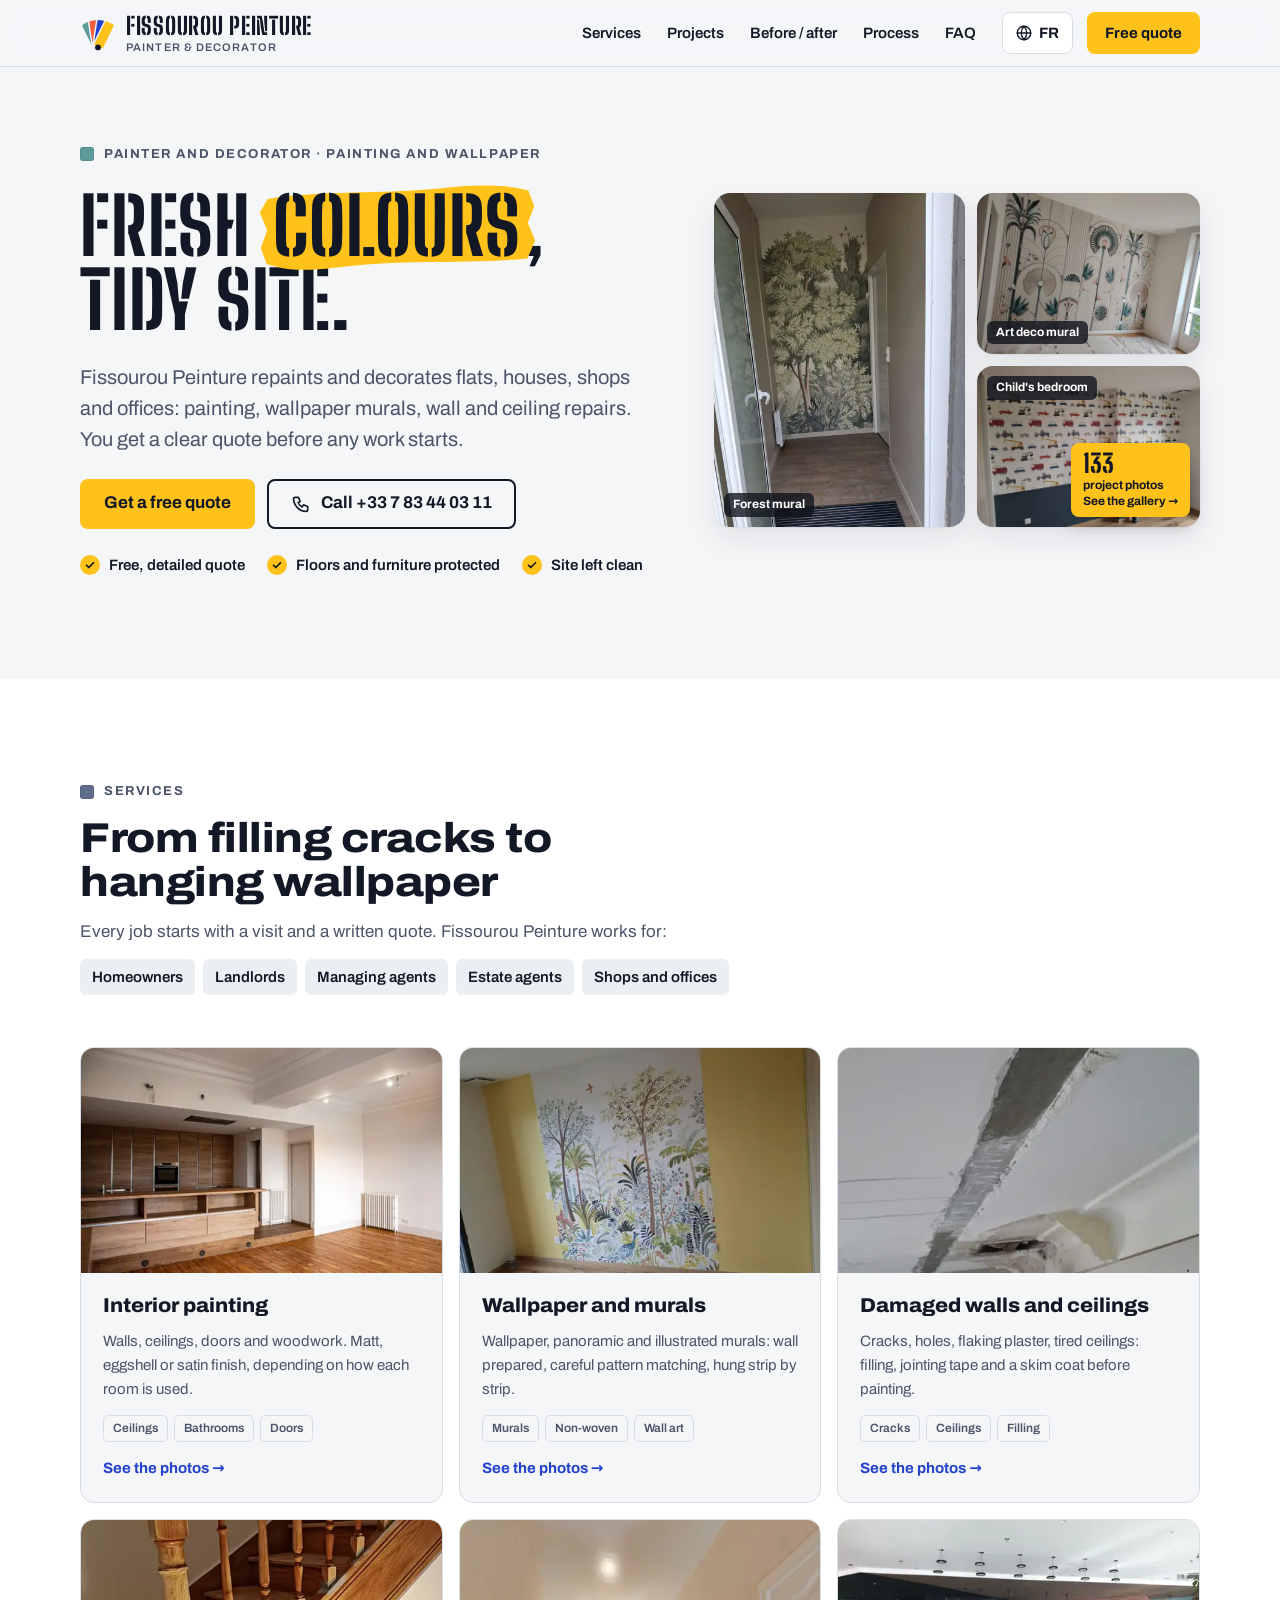
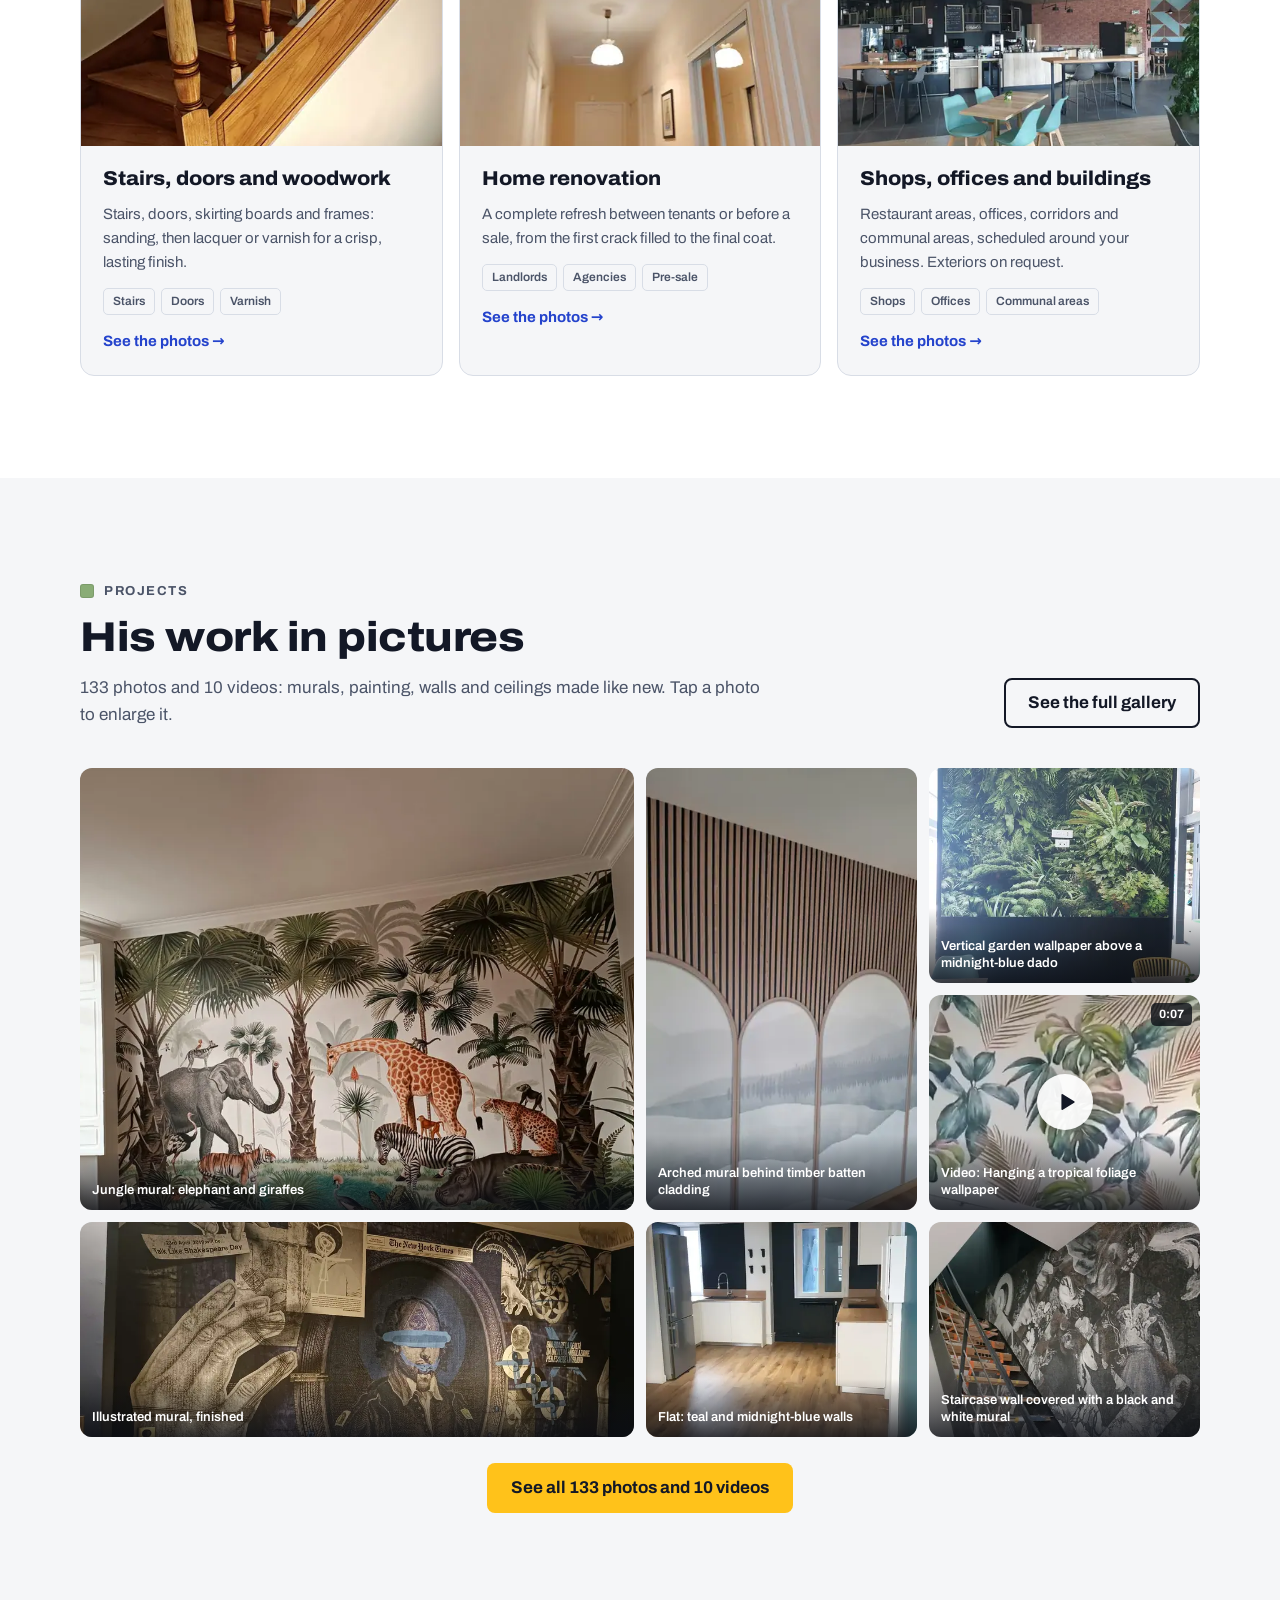
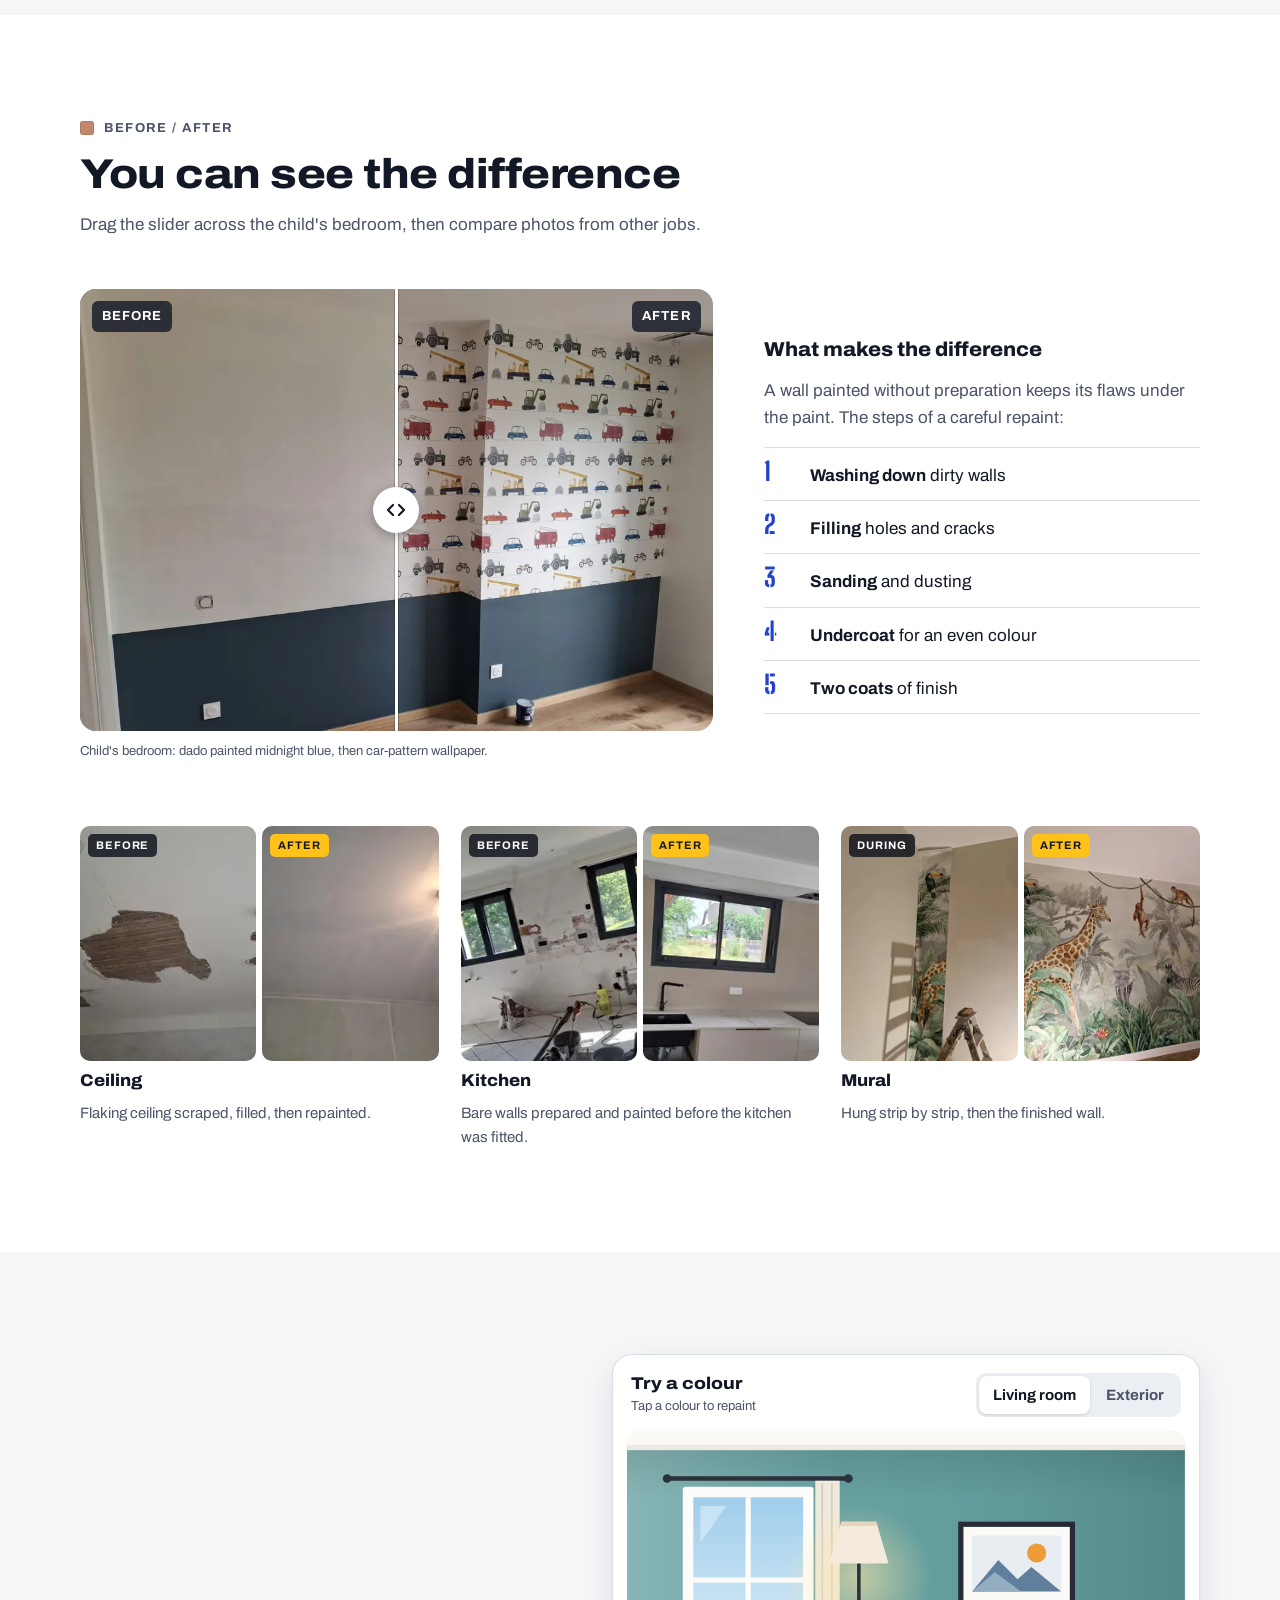
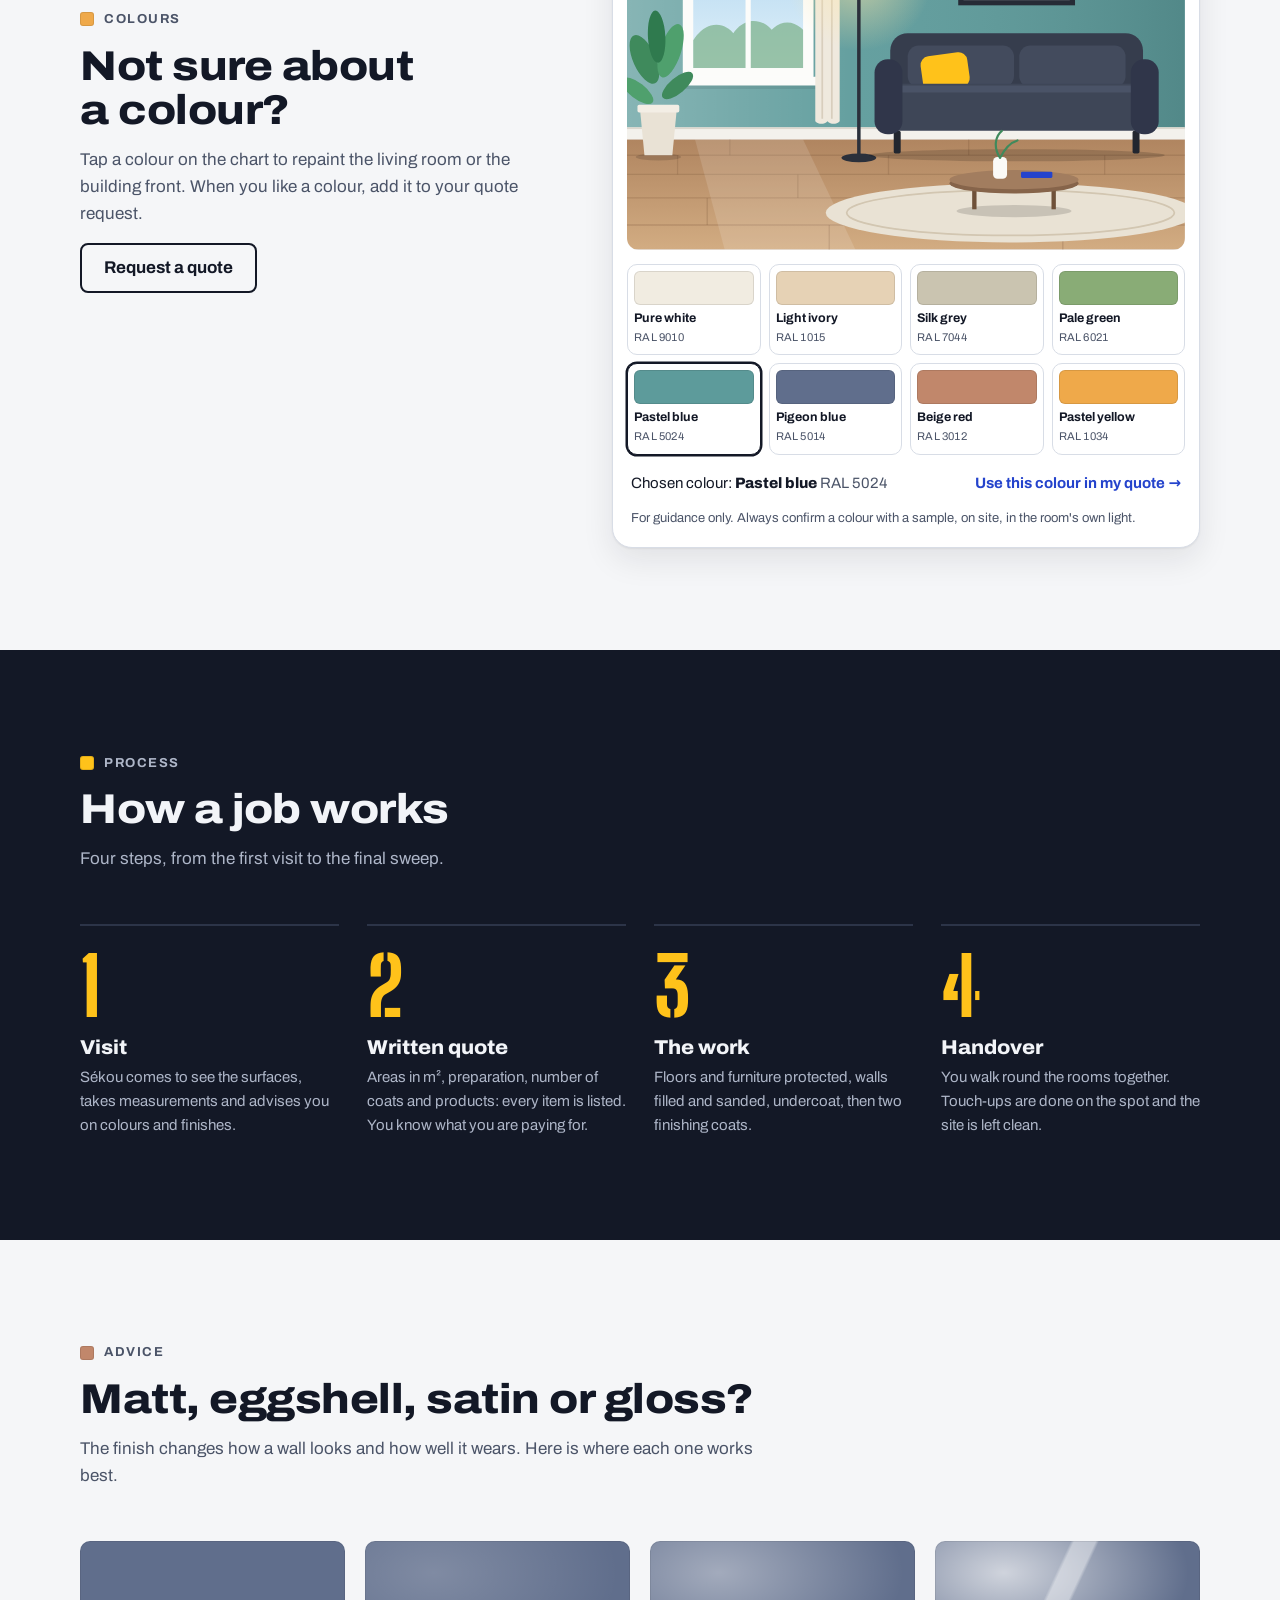
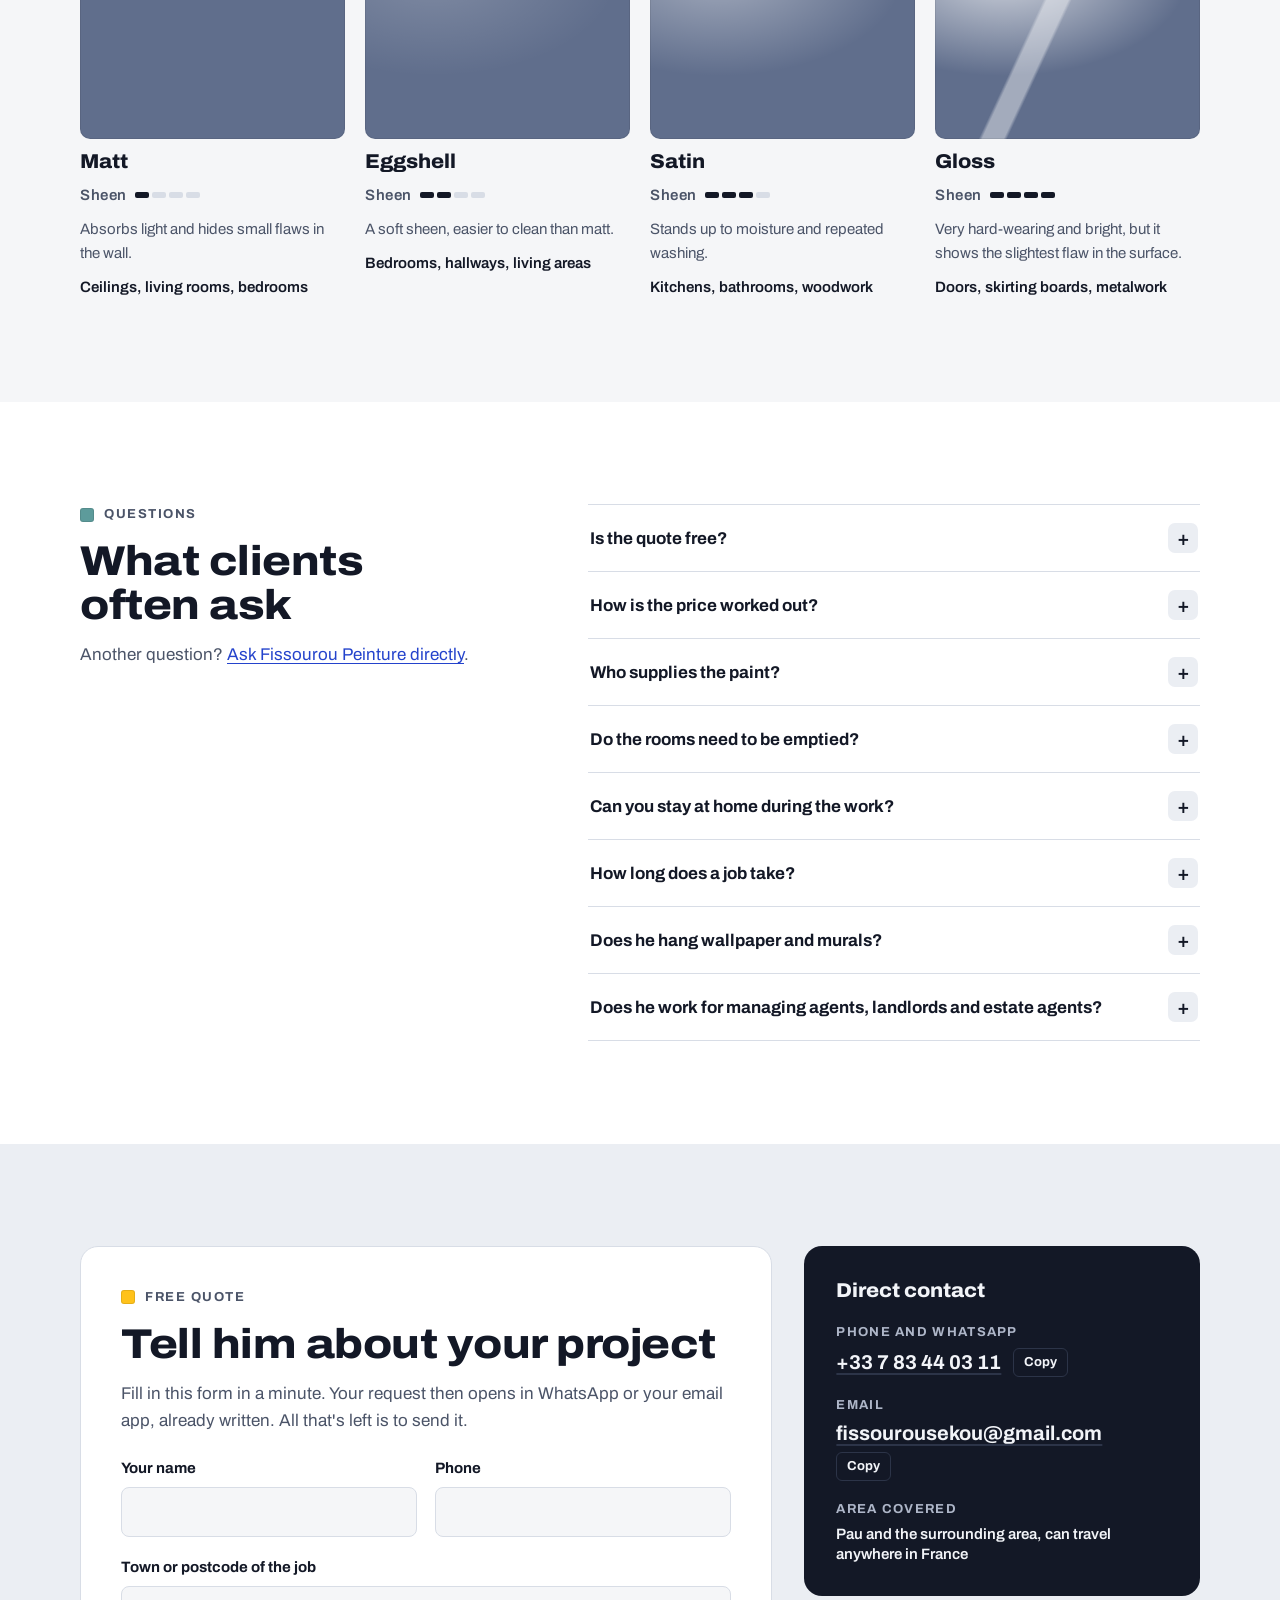
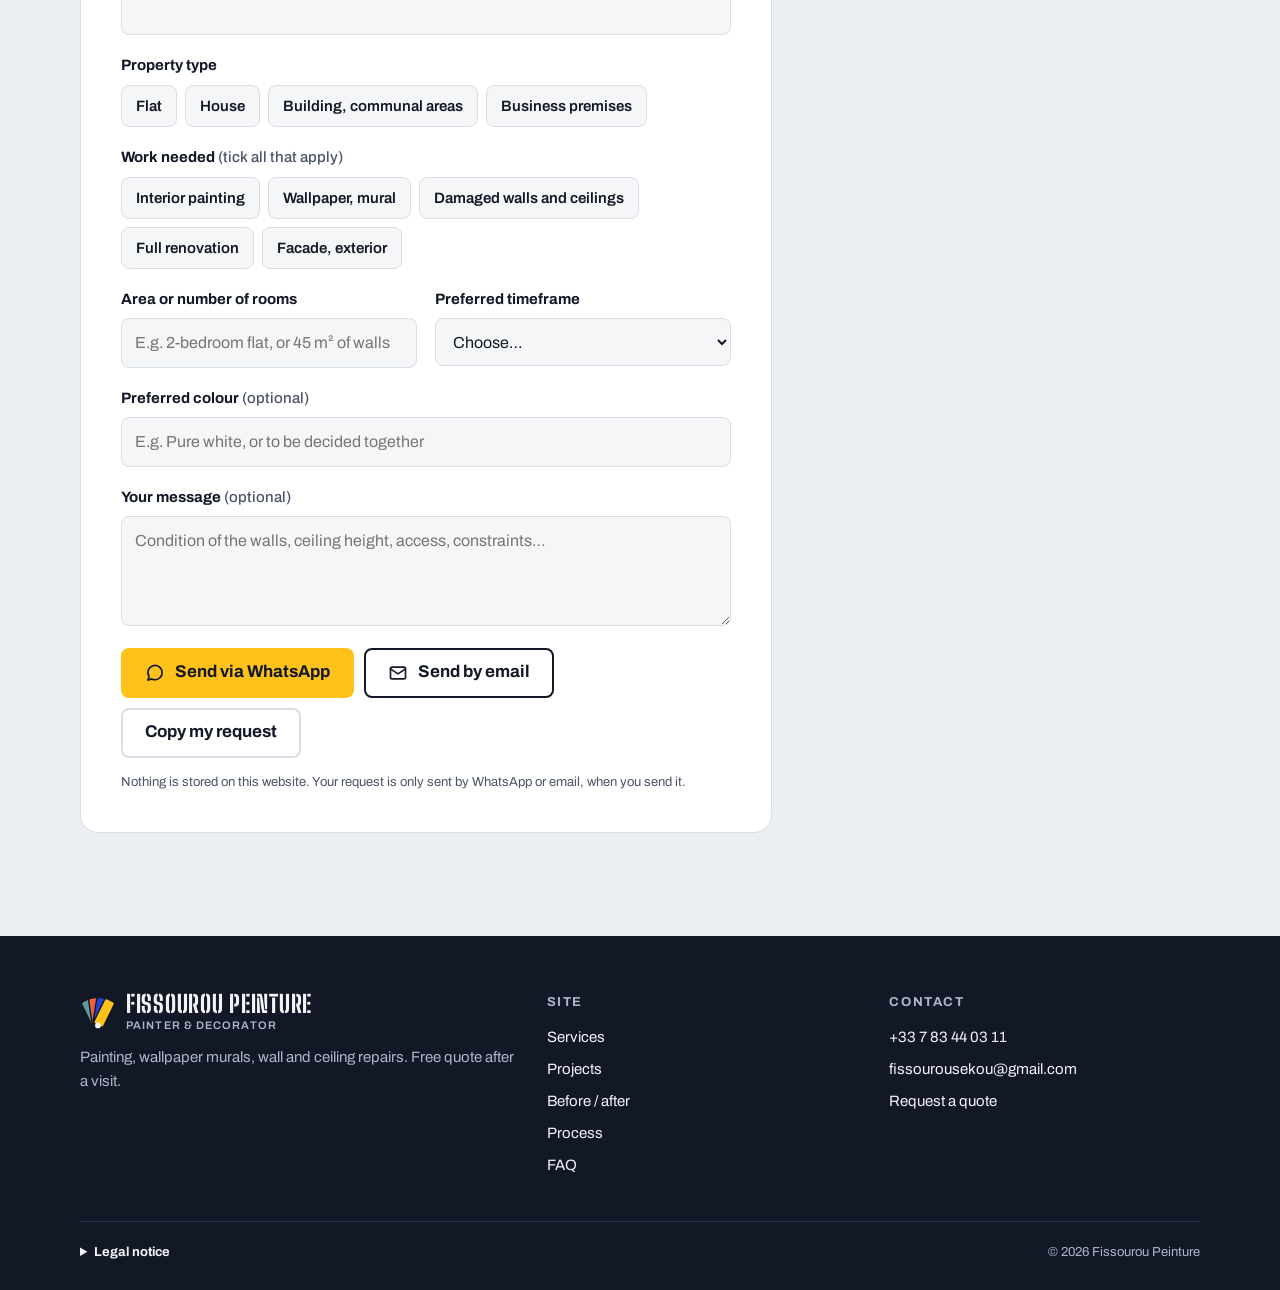
==== commit a4666497: "modifie" ====
--- a/en/index.html
+++ b/en/index.html
@@ -47,7 +47,7 @@
 
 <header class="entete">
   <div class="enveloppe entete-in">
-    <a class="marque" href="#haut" aria-label="Sékou Fissourou, painter and decorator: back to top">
+    <a class="marque" href="#haut" aria-label="Fissourou Peinture painter and decorator: back to top">
       <svg class="marque-logo" viewBox="0 0 40 40" aria-hidden="true">
         <g transform="translate(20 36)">
           <rect class="logo-lame" x="-6" y="-31" width="12" height="31" rx="2.5" fill="#5D9B9B" transform="rotate(-26)"/>
@@ -57,7 +57,7 @@
           <circle class="logo-rivet" r="3.2"/>
         </g>
       </svg>
-      <span class="marque-texte"><span class="marque-nom">Sékou Fissourou</span><span class="marque-metier">Painter &amp; decorator</span></span>
+      <span class="marque-texte"><span class="marque-nom">Fissourou Peinture</span><span class="marque-metier">Painter &amp; decorator</span></span>
     </a>
     <nav class="nav" id="nav" aria-label="Main navigation">
       <a href="#prestations">Services</a> <a href="realisations.html">Projects</a> <a href="#avant-apres">Before / after</a> <a href="#methode">Process</a> <a href="#questions">FAQ</a>
@@ -79,7 +79,7 @@
     <div class="hero-texte">
       <p class="surtitre" style="--pastille:#5D9B9B">Painter and decorator · painting and wallpaper</p>
       <h1 class="hero-titre" id="titre-hero">Fresh <span class="rouleau">colours</span>,<br> tidy site.</h1>
-      <p class="hero-chapo">Sékou Fissourou repaints and decorates flats, houses, shops and offices: painting, wallpaper murals, wall and ceiling repairs. You get a clear quote before any work starts.</p>
+      <p class="hero-chapo">Fissourou Peinture repaints and decorates flats, houses, shops and offices: painting, wallpaper murals, wall and ceiling repairs. You get a clear quote before any work starts.</p>
       <div class="hero-actions">
         <a class="btn btn-jaune" href="#devis">Get a free quote</a>
         <a class="btn btn-contour" href="tel:+33783440311">
@@ -118,7 +118,7 @@
     <div class="section-tete">
       <p class="surtitre" style="--pastille:#606E8C">Services</p>
       <h2 id="titre-prestations">From filling cracks to hanging wallpaper</h2>
-      <p class="section-intro">Every job starts with a visit and a written quote. Sékou works for:</p>
+      <p class="section-intro">Every job starts with a visit and a written quote. Fissourou Peinture works for:</p>
       <ul class="clients">
         <li>Homeowners</li>
         <li>Landlords</li>
@@ -592,7 +592,7 @@
     <div class="section-tete">
       <p class="surtitre" style="--pastille:#5D9B9B">Questions</p>
       <h2 id="titre-questions">What clients often ask</h2>
-      <p class="section-intro">Another question? <a href="#devis">Ask Sékou directly</a>.</p>
+      <p class="section-intro">Another question? <a href="#devis">Ask Fissourou Peinture directly</a>.</p>
     </div>
     <div class="faq">
       <details>
@@ -755,7 +755,7 @@
               <circle class="logo-rivet" r="3.2"/>
             </g>
           </svg>
-          <span class="marque-texte"><span class="marque-nom">Sékou Fissourou</span><span class="marque-metier">Painter &amp; decorator</span></span>
+          <span class="marque-texte"><span class="marque-nom">Fissourou Peinture</span><span class="marque-metier">Painter &amp; decorator</span></span>
         </a>
         <p class="pied-intro">Painting, wallpaper murals, wall and ceiling repairs. Free quote after a visit.</p>
       </div>
@@ -791,7 +791,7 @@
         </dl>
         <p>Information entered in the quote form is not stored by this website. It is only sent by WhatsApp or email, when you choose to send it.</p>
       </details>
-      <p>© 2026 Sékou Fissourou</p>
+      <p>© 2026 Fissourou Peinture</p>
     </div>
   </div>
 </footer>
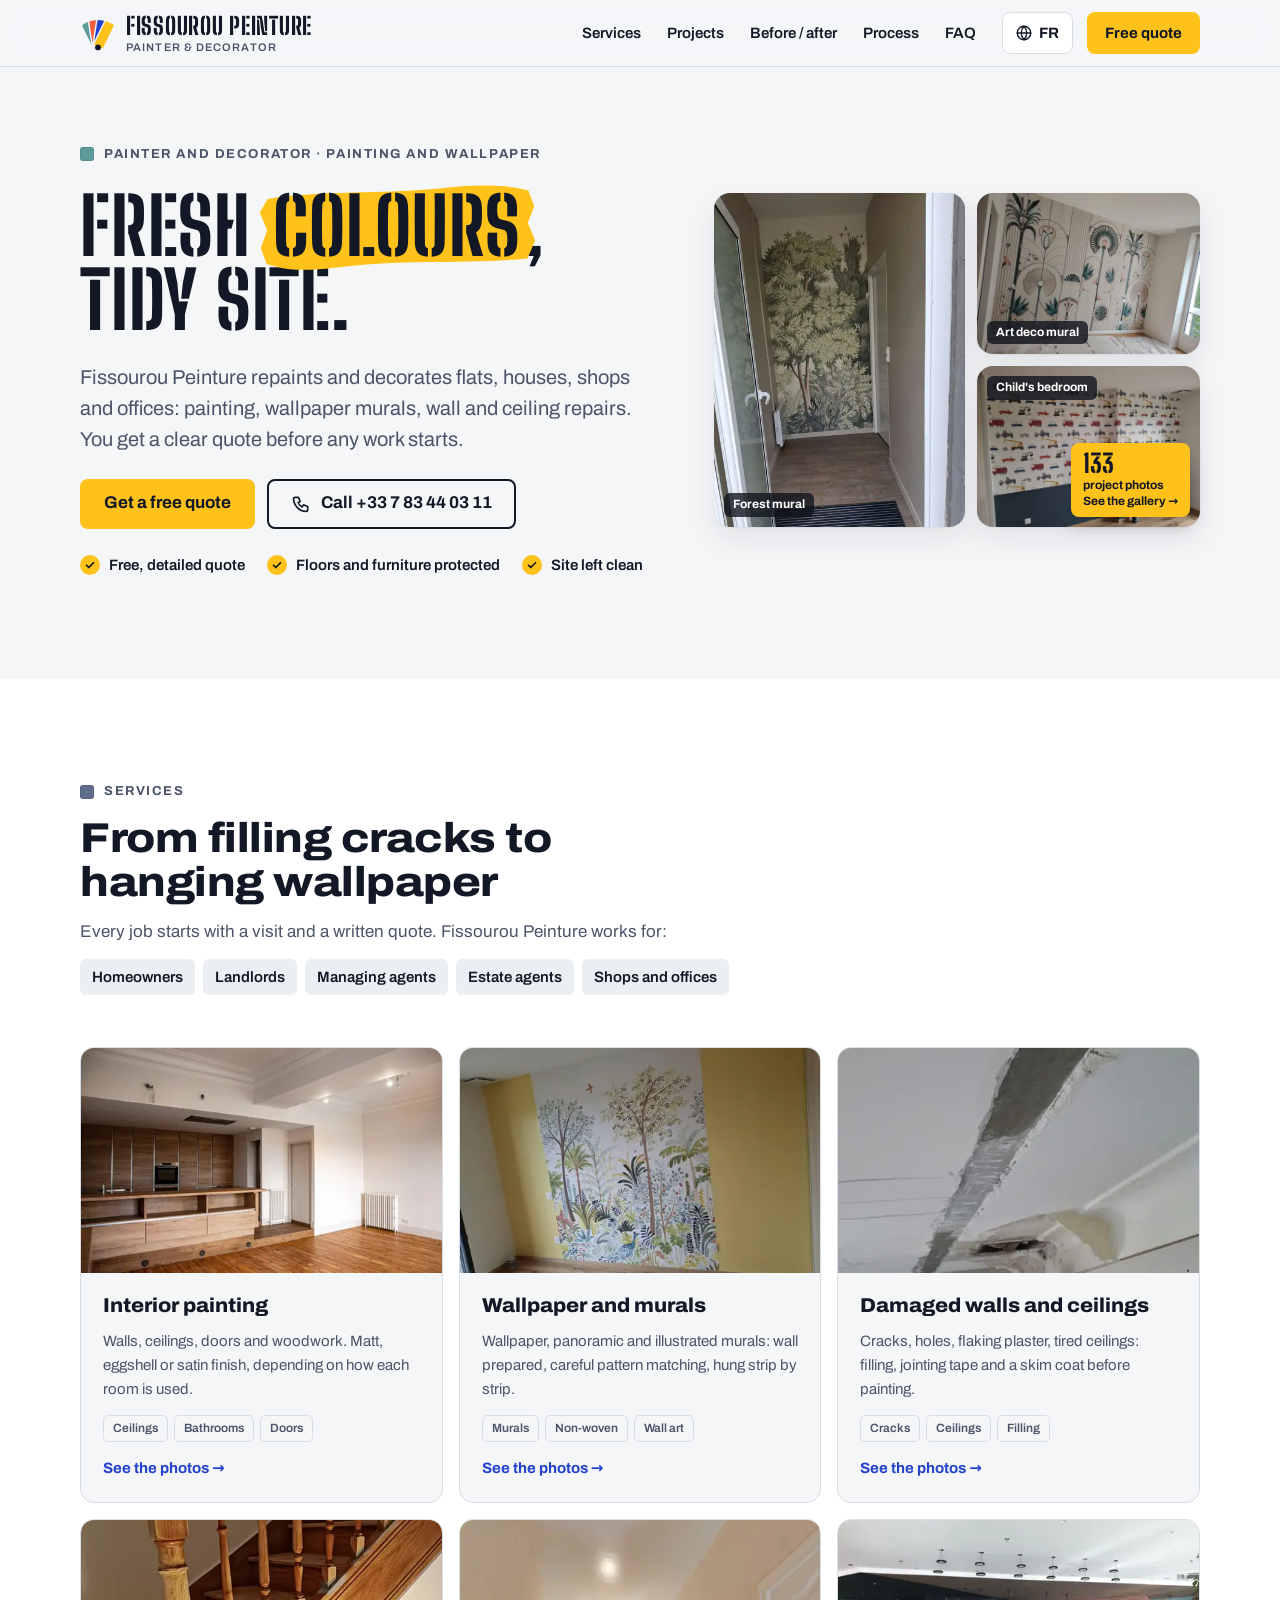
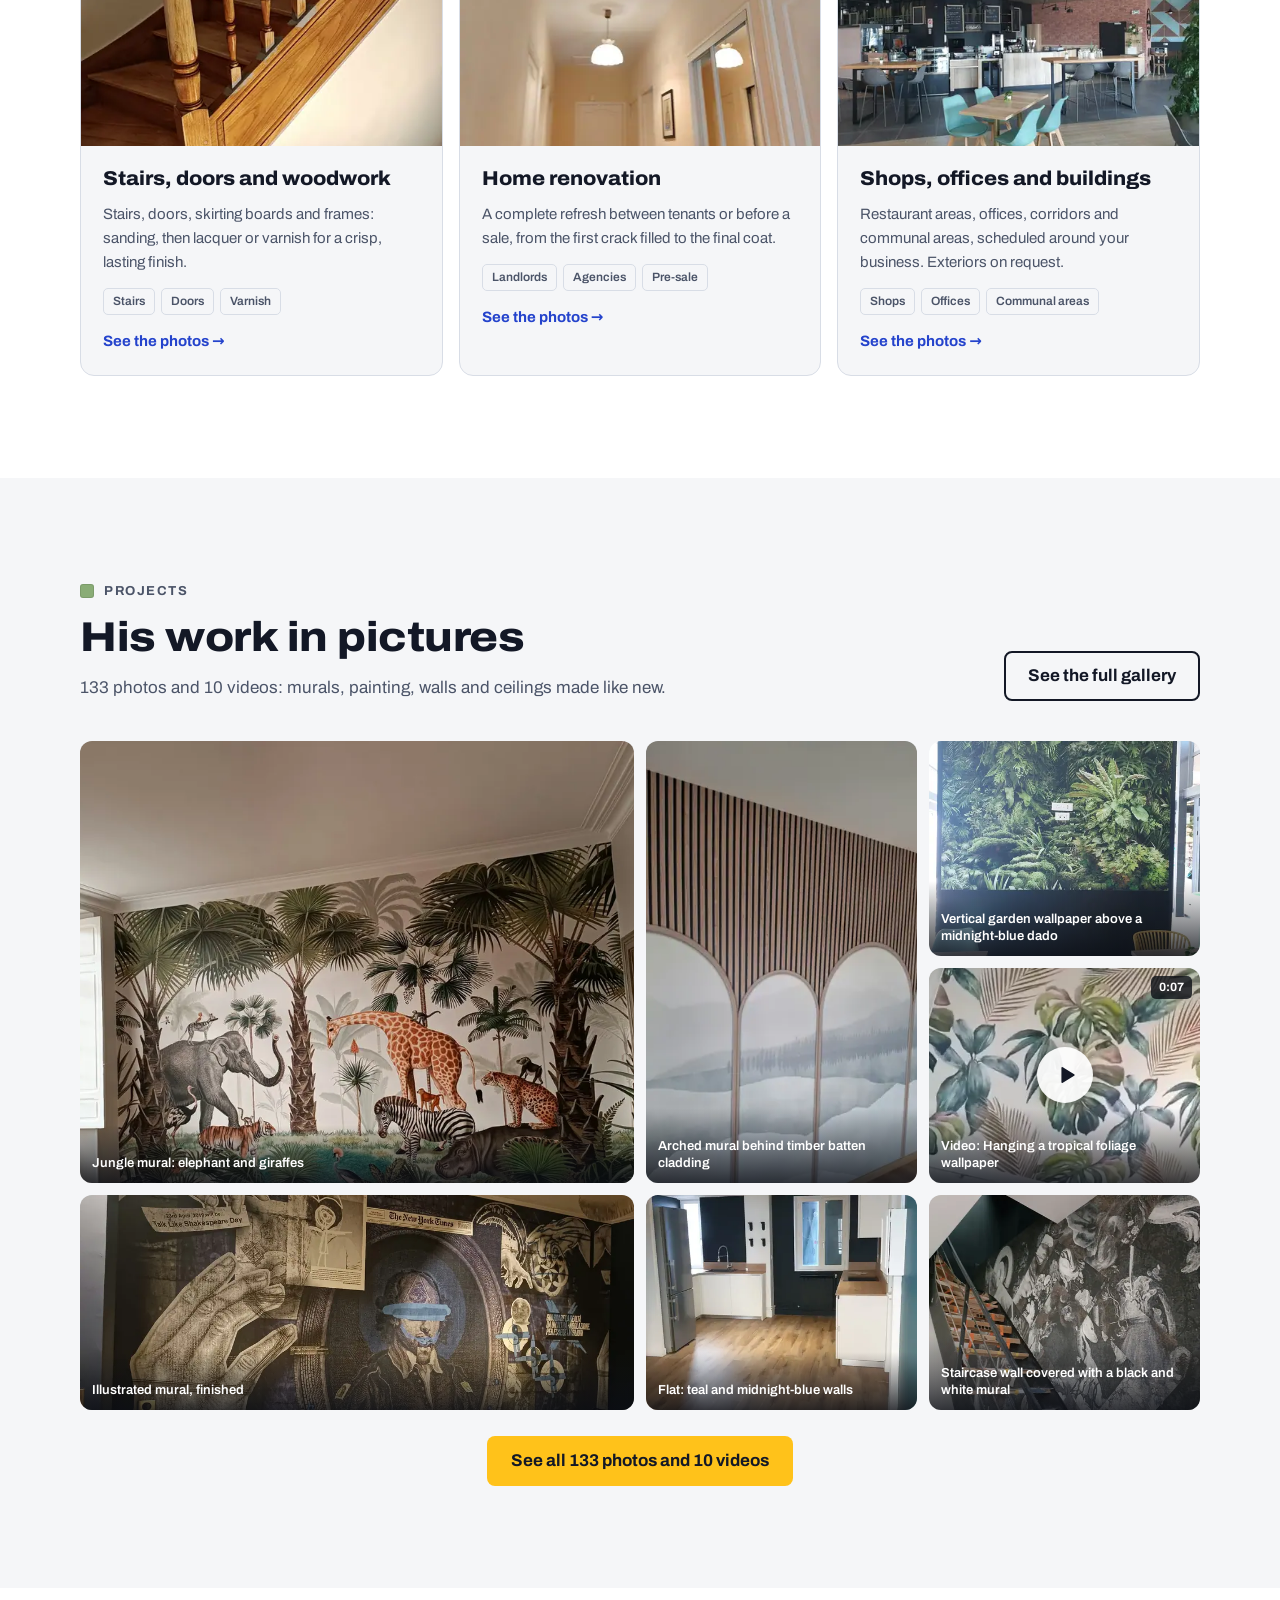
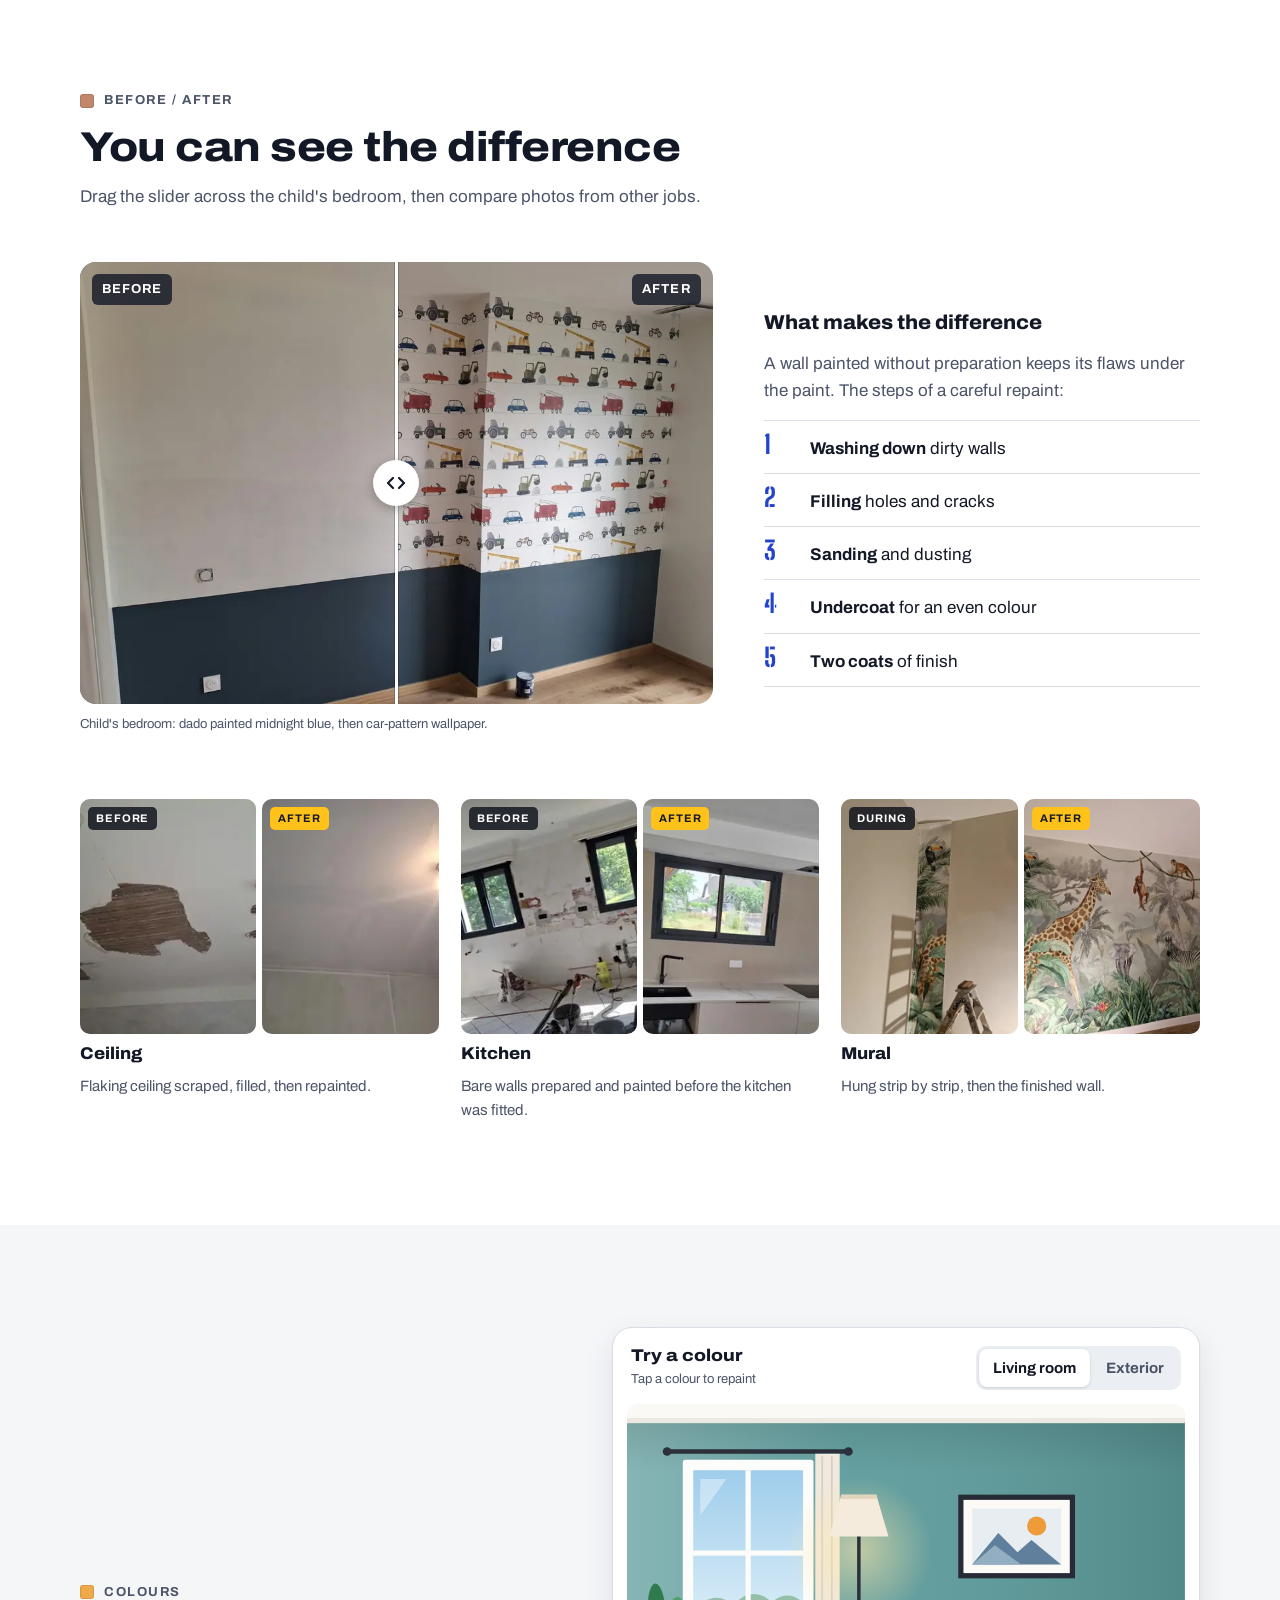
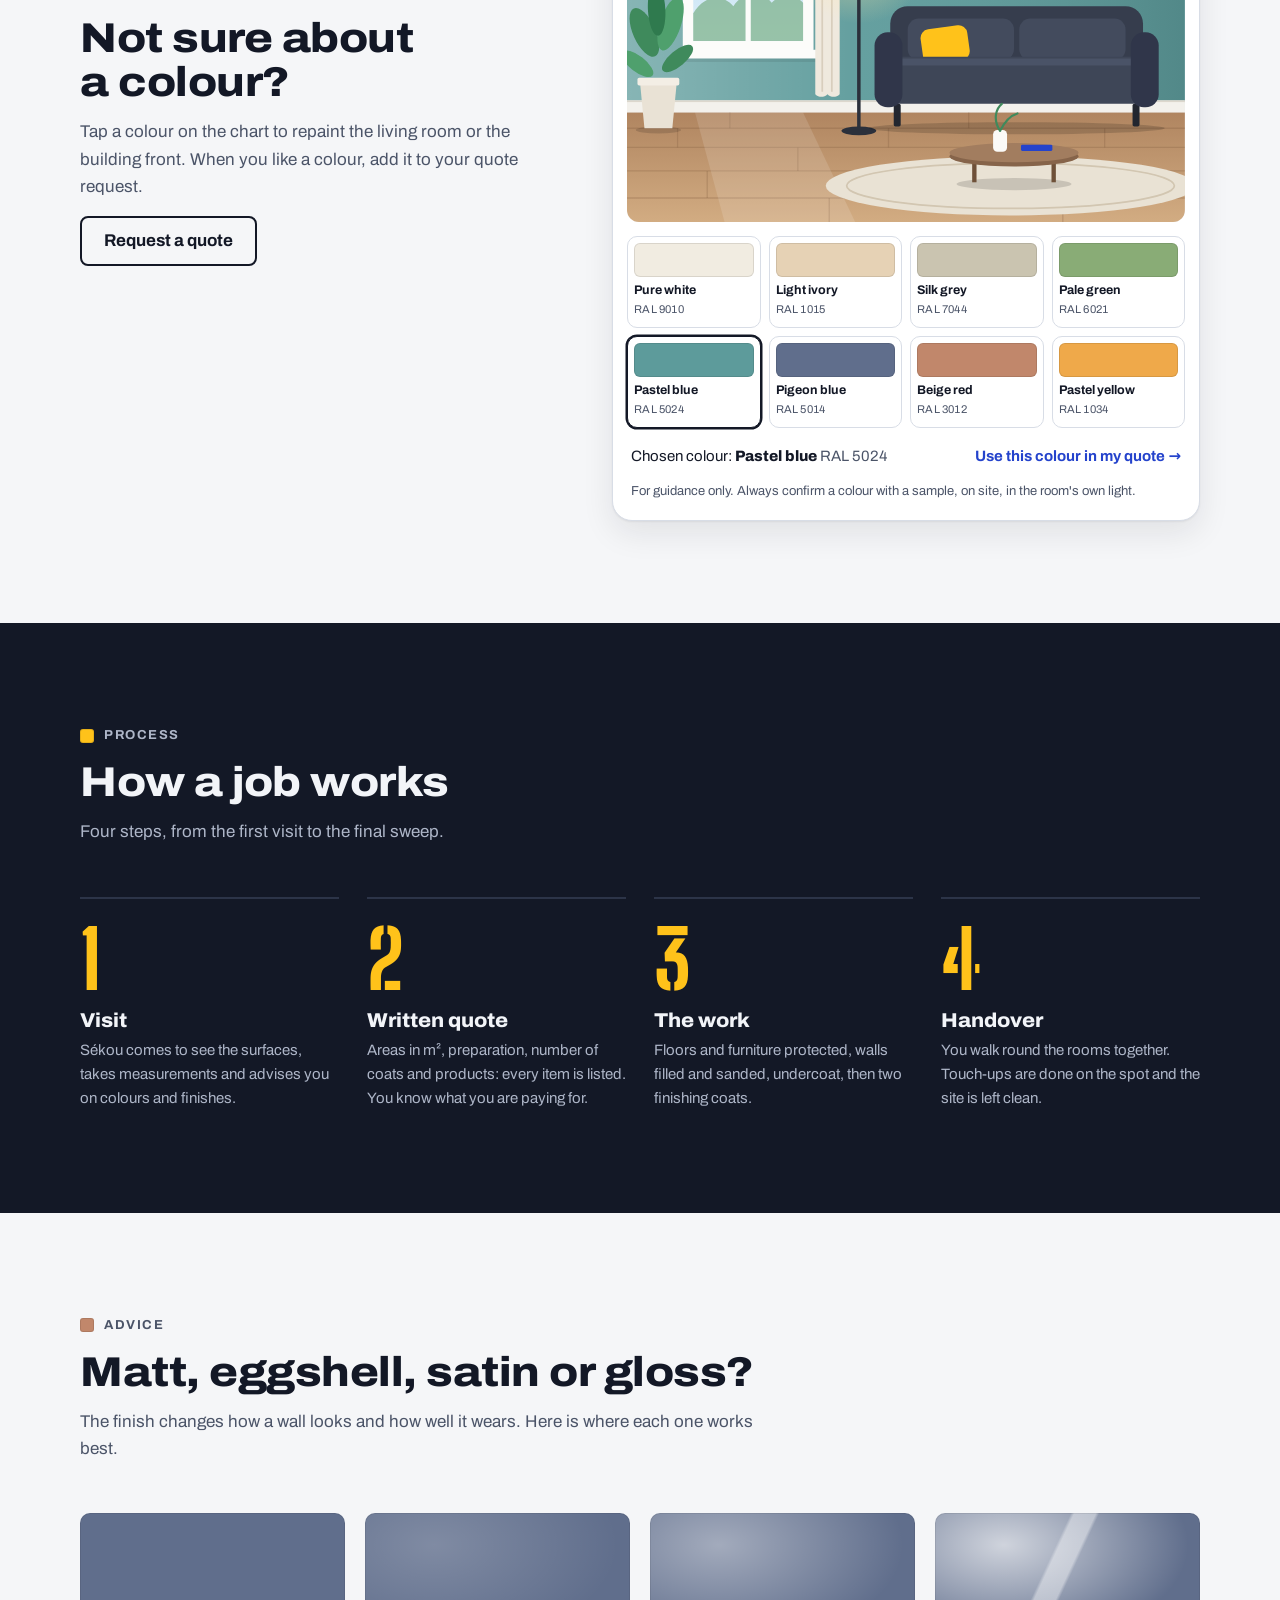
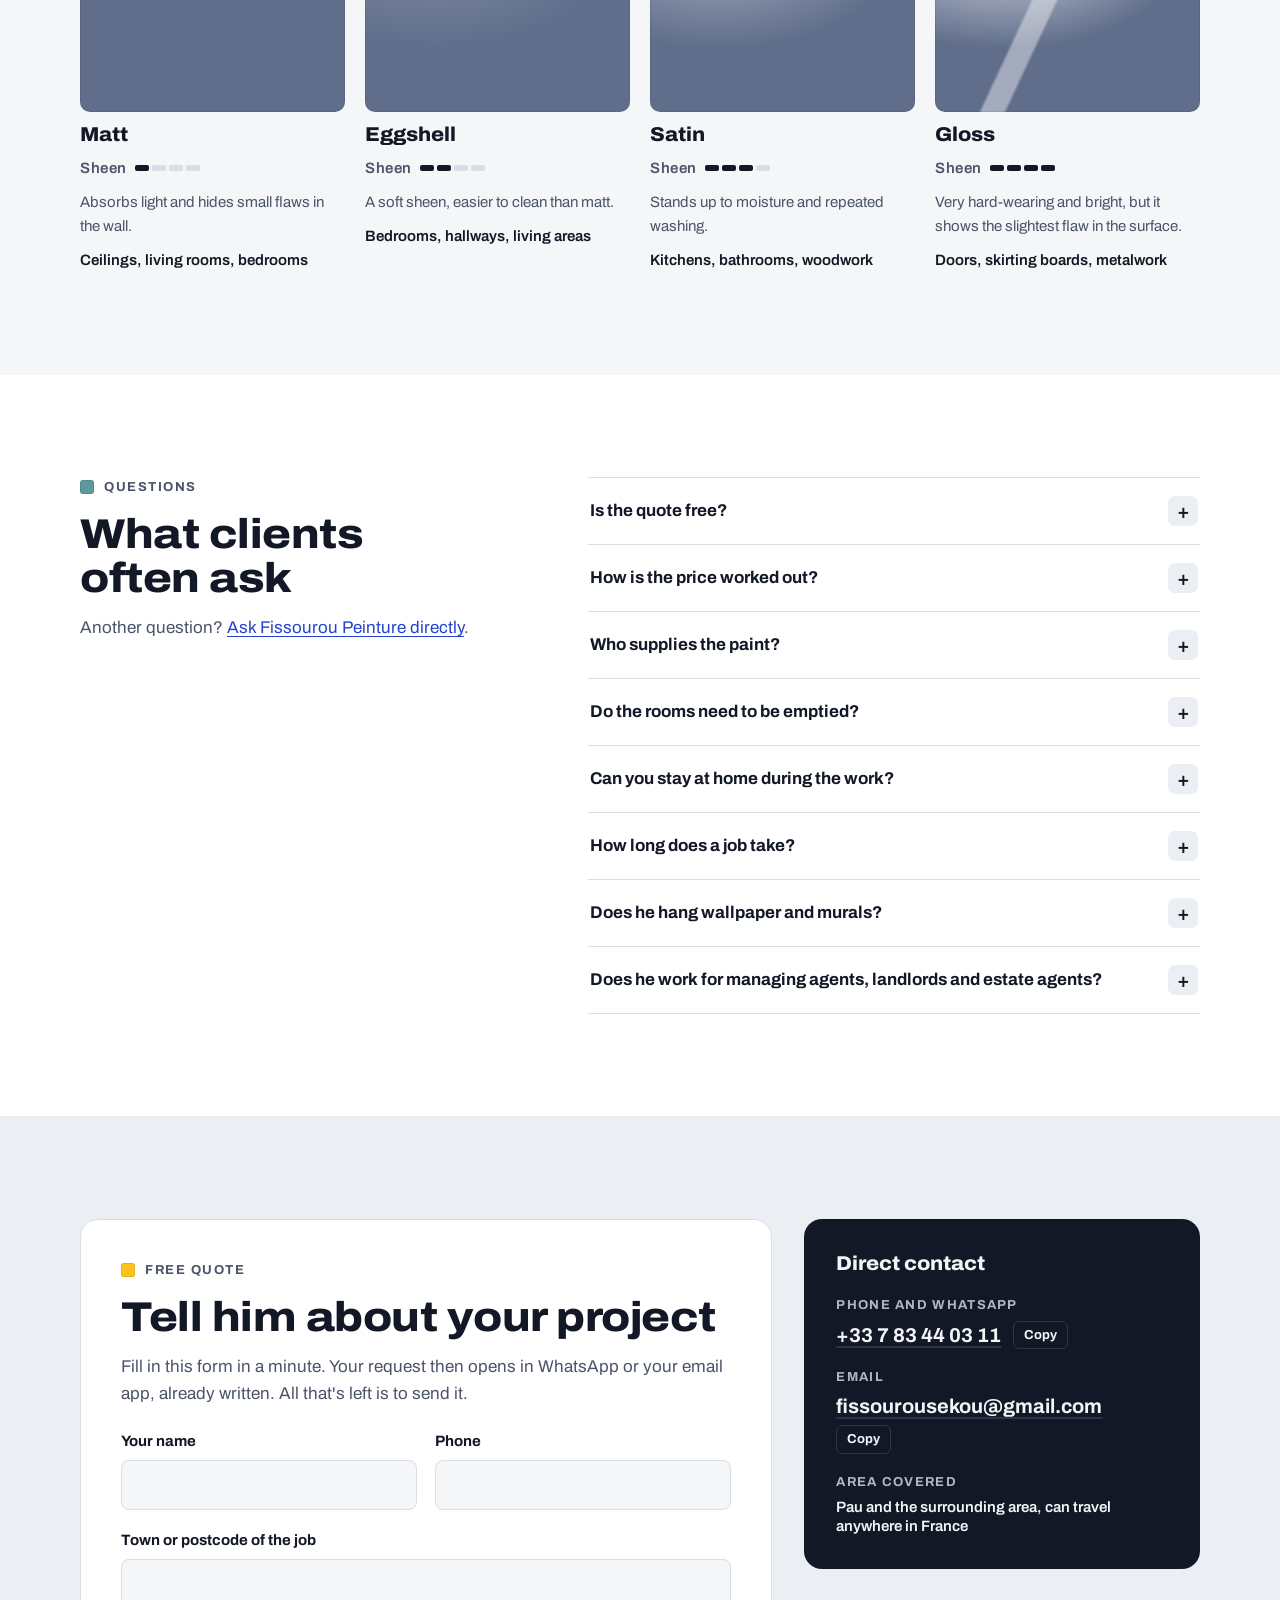
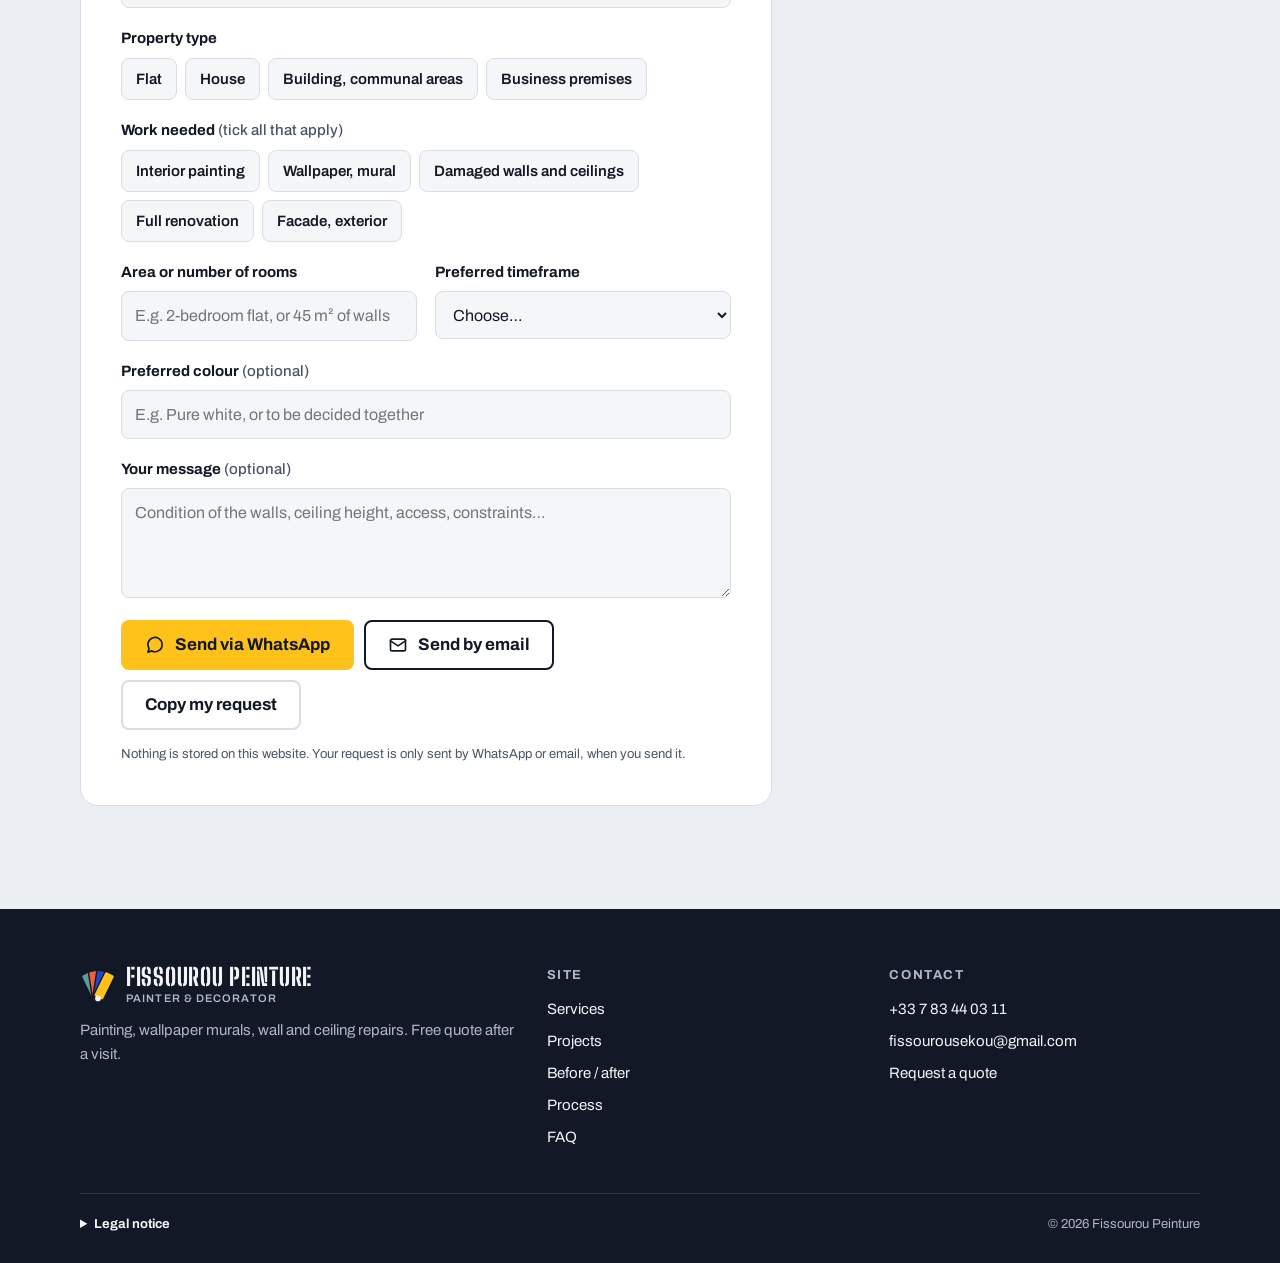
==== commit b13afc37: "modifie" ====
--- a/en/index.html
+++ b/en/index.html
@@ -193,7 +193,7 @@
       <div class="section-tete">
         <p class="surtitre" style="--pastille:#89AC76">Projects</p>
         <h2 id="titre-realisations">His work in pictures</h2>
-        <p class="section-intro">133 photos and 10 videos: murals, painting, walls and ceilings made like new. Tap a photo to enlarge it.</p>
+        <p class="section-intro">133 photos and 10 videos: murals, painting, walls and ceilings made like new.</p>
       </div>
       <a class="btn btn-contour" href="realisations.html">See the full gallery</a>
     </div>
